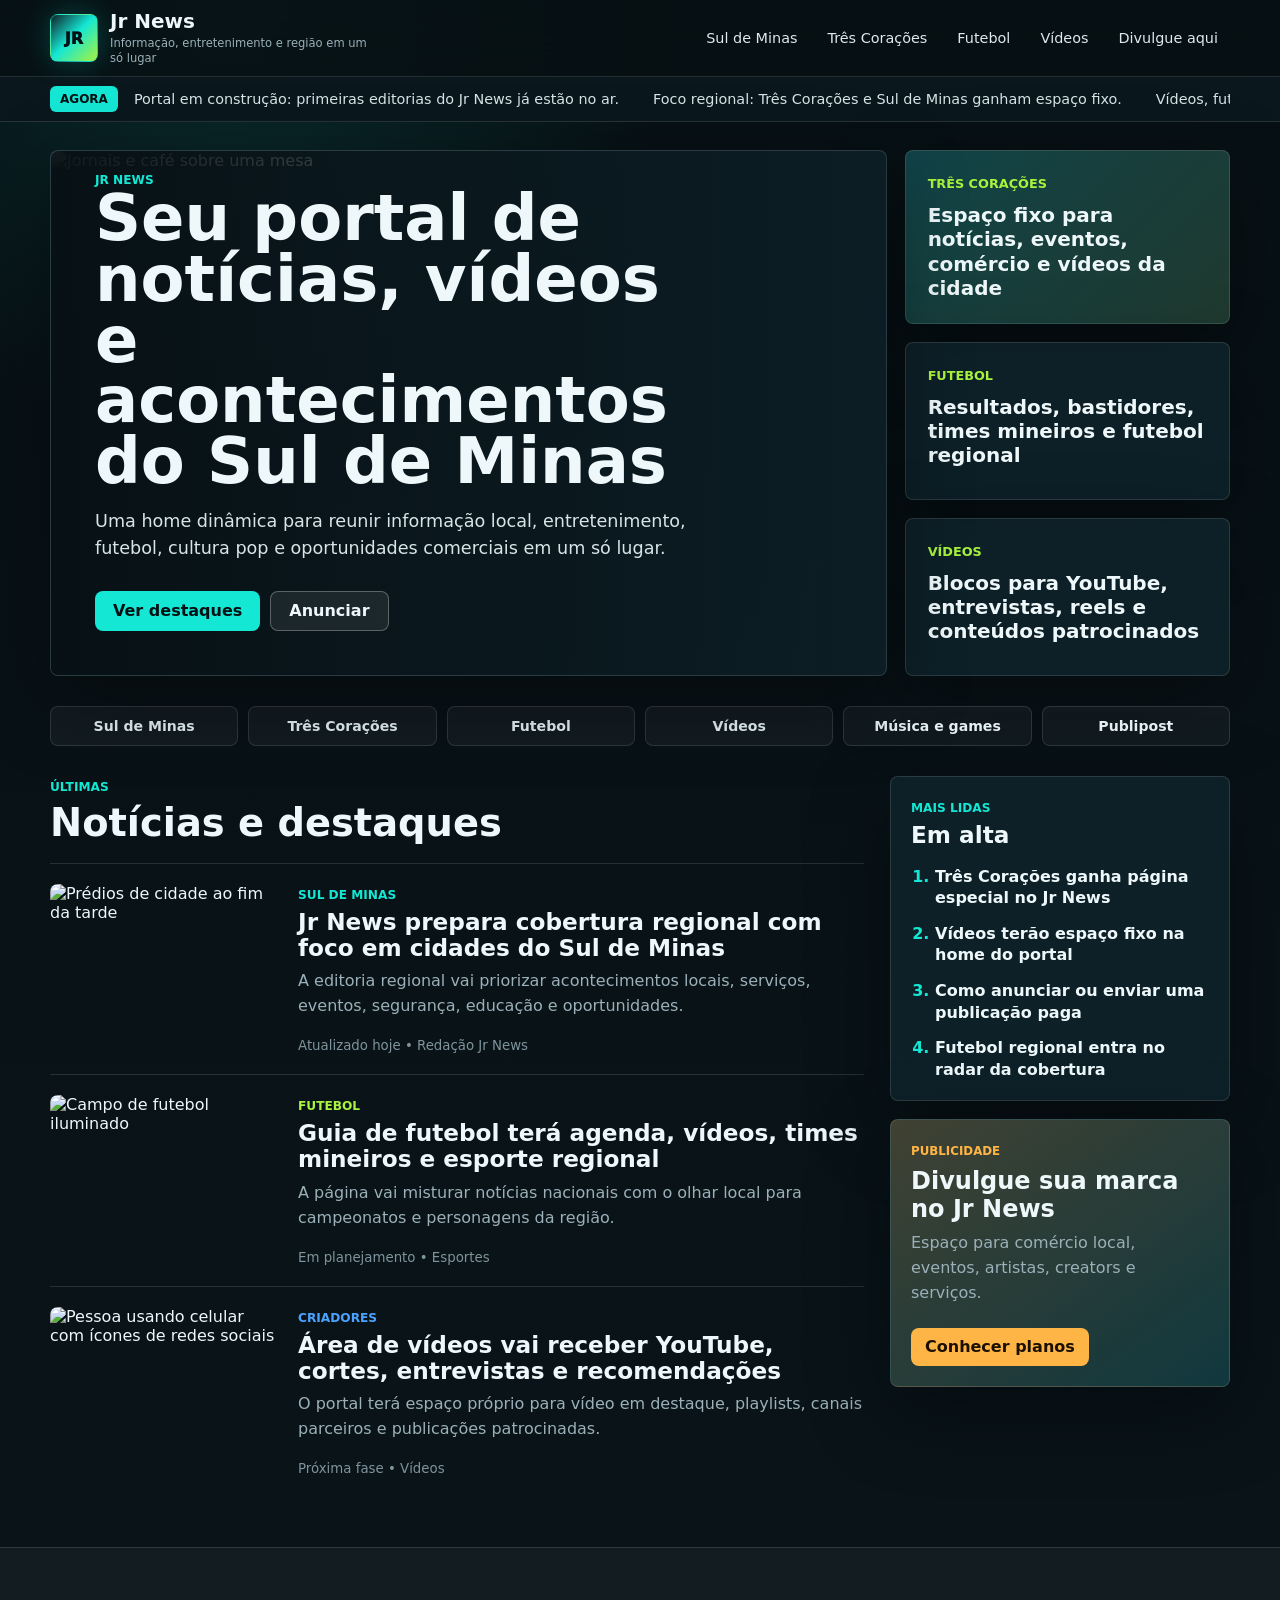
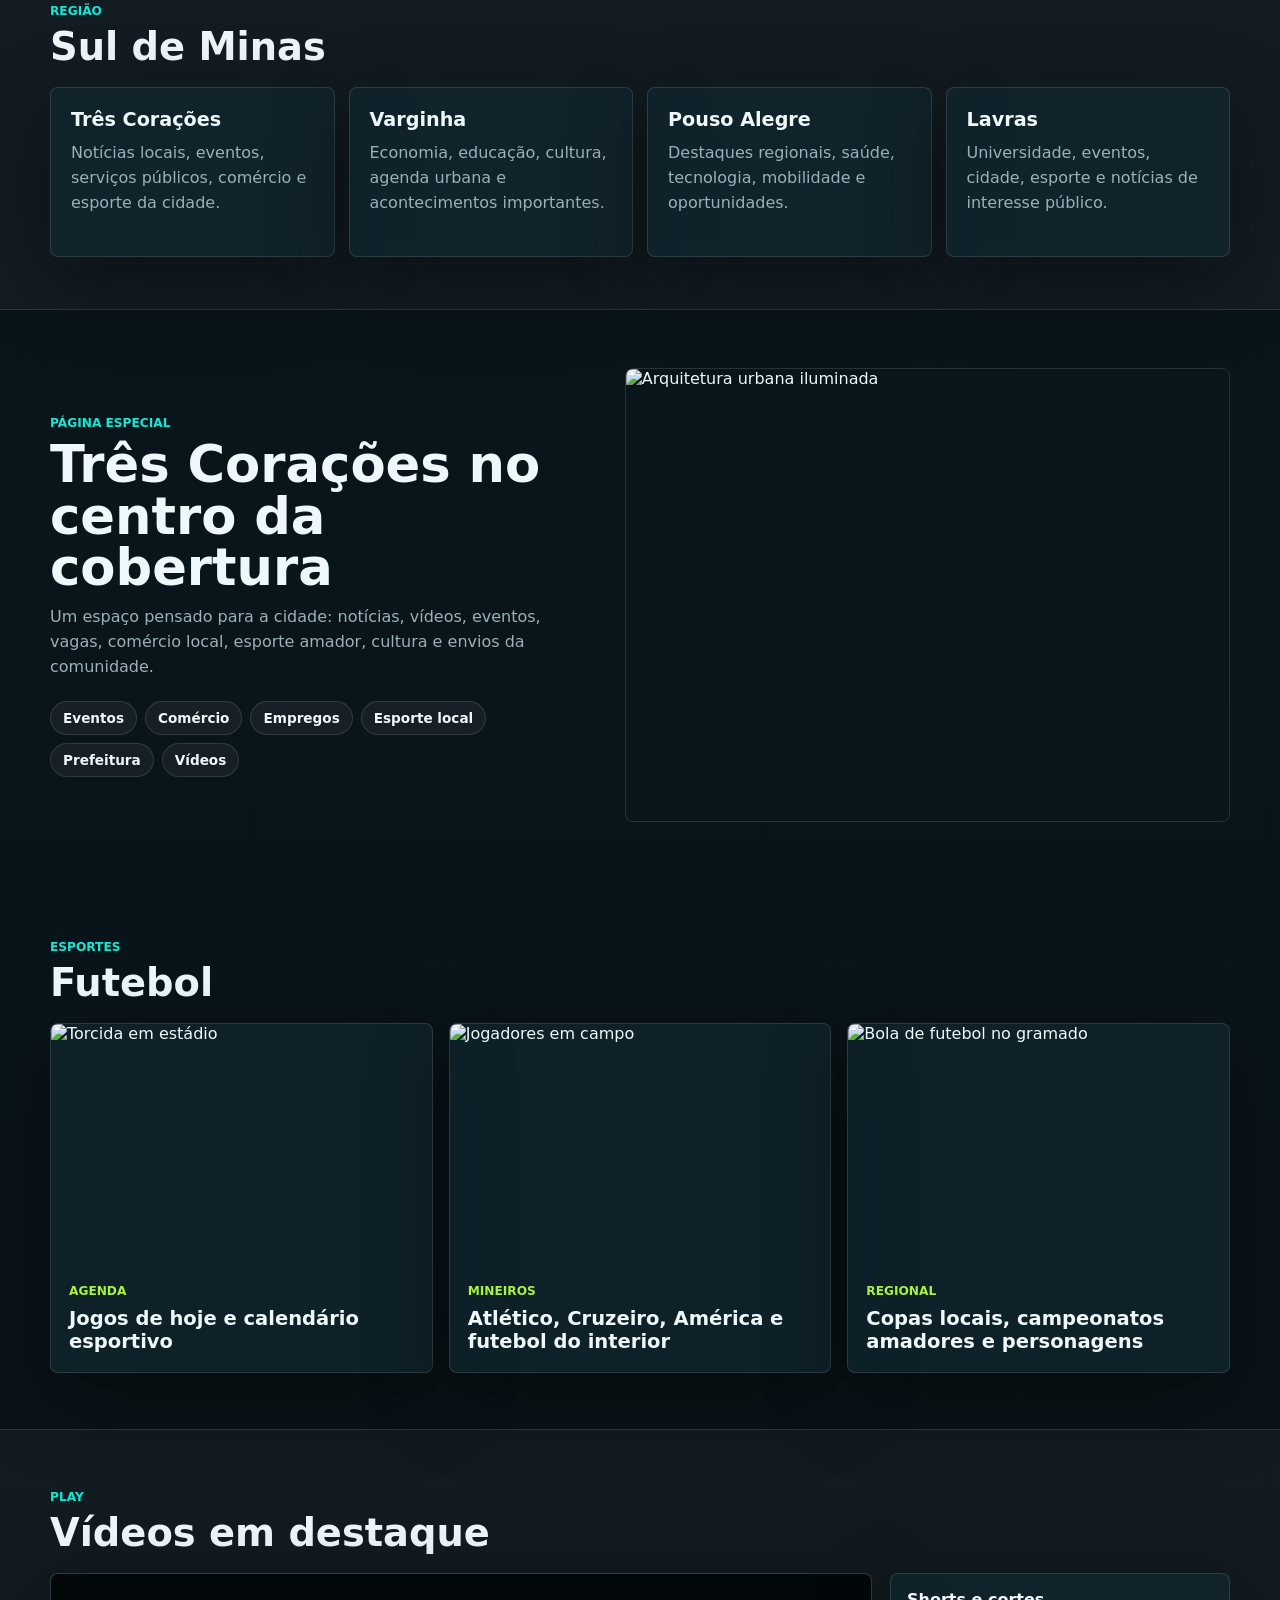
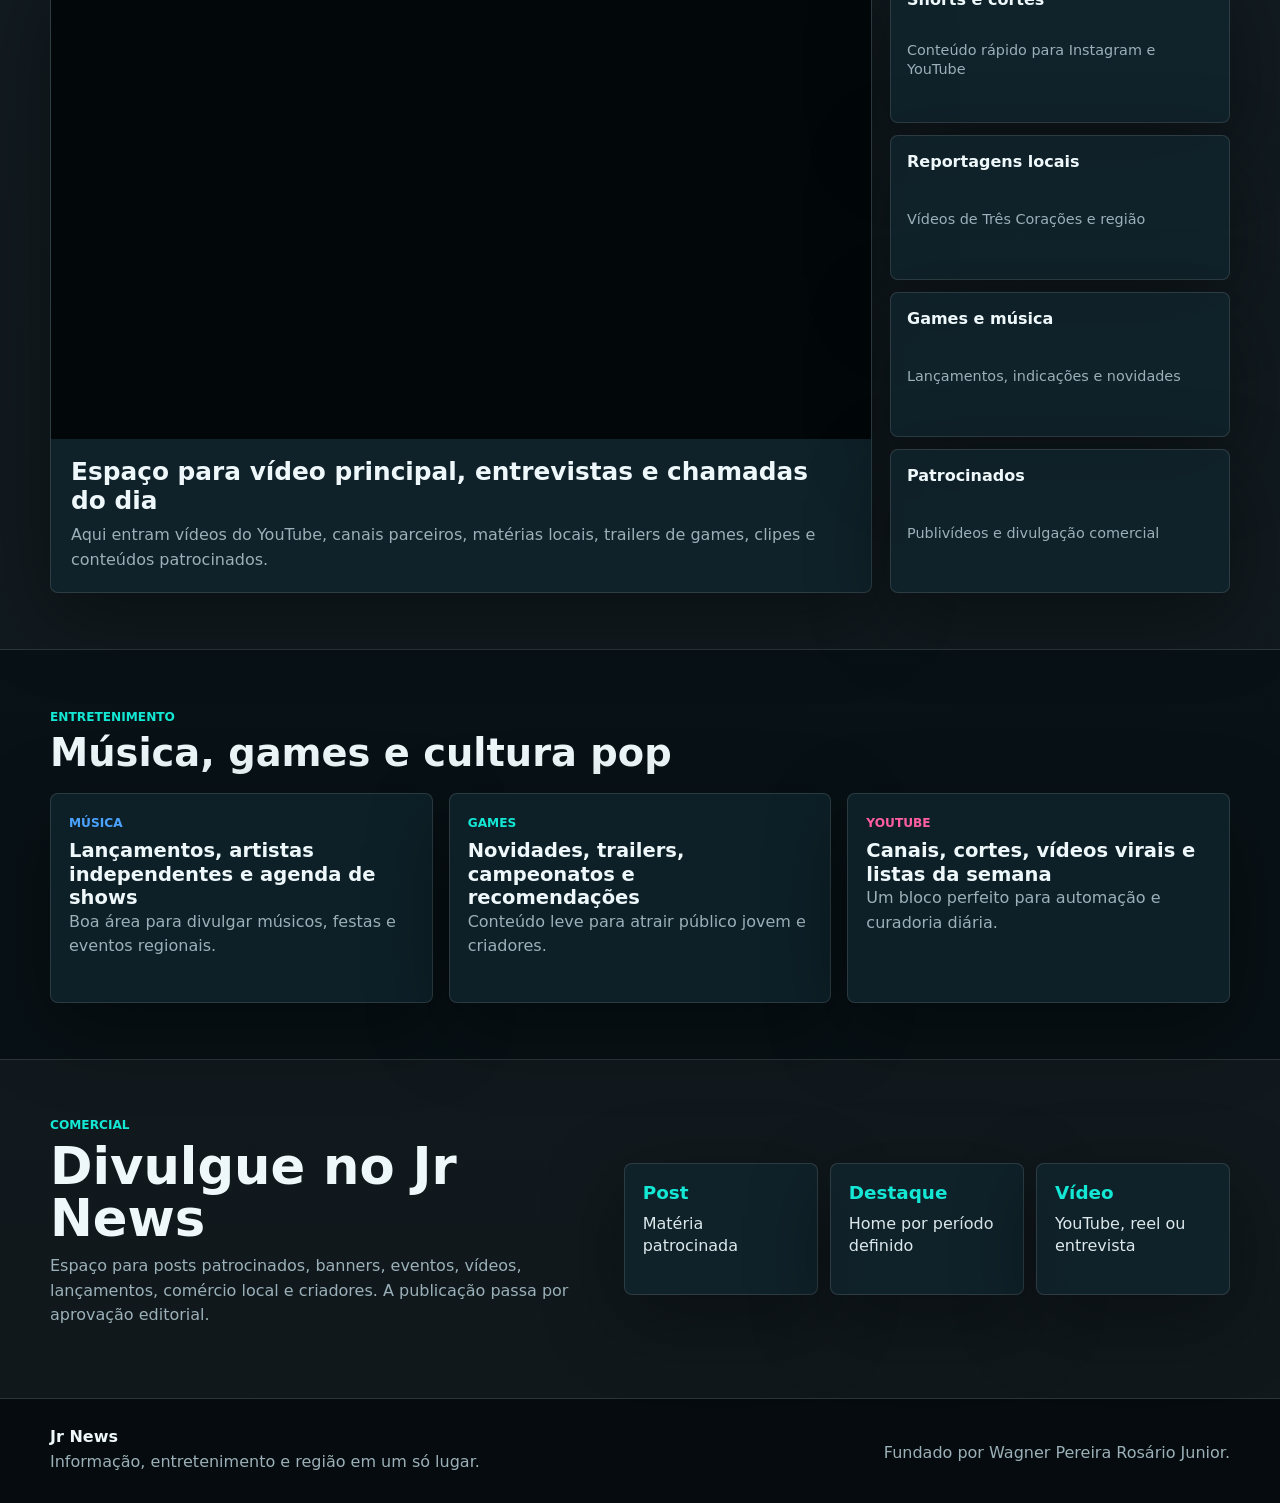
==== index.html @ bb592862 "Create initial Jr News portal" ====
<!doctype html>
<html lang="pt-BR">
  <head>
    <meta charset="UTF-8" />
    <meta name="viewport" content="width=device-width, initial-scale=1.0" />
    <title>Jr News - Informação, entretenimento e região em um só lugar</title>
    <meta
      name="description"
      content="Jr News reúne notícias, vídeos, futebol, entretenimento e destaques do Sul de Minas, com foco especial em Três Corações."
    />
    <link rel="preconnect" href="https://images.unsplash.com" />
    <link rel="stylesheet" href="./styles.css" />
  </head>
  <body>
    <header class="topbar">
      <div class="shell topbar__inner">
        <a class="brand" href="#inicio" aria-label="Jr News início">
          <span class="brand__mark">JR</span>
          <span>
            <strong>Jr News</strong>
            <small>Informação, entretenimento e região em um só lugar</small>
          </span>
        </a>
        <nav class="nav" aria-label="Menu principal">
          <a href="#sul-de-minas">Sul de Minas</a>
          <a href="#tres-coracoes">Três Corações</a>
          <a href="#futebol">Futebol</a>
          <a href="#videos">Vídeos</a>
          <a href="#divulgue">Divulgue aqui</a>
        </nav>
        <button class="menu-button" type="button" aria-label="Abrir menu" data-menu-button>
          <span></span>
          <span></span>
          <span></span>
        </button>
      </div>
    </header>

    <main id="inicio">
      <section class="ticker" aria-label="Destaques rápidos">
        <div class="shell ticker__inner">
          <strong>Agora</strong>
          <div class="ticker__track">
            <span>Portal em construção: primeiras editorias do Jr News já estão no ar.</span>
            <span>Foco regional: Três Corações e Sul de Minas ganham espaço fixo.</span>
            <span>Vídeos, futebol, música, games e publiposts farão parte do projeto.</span>
          </div>
        </div>
      </section>

      <section class="hero shell" aria-label="Principais destaques">
        <article class="lead-card">
          <img
            src="https://images.unsplash.com/photo-1495020689067-958852a7765e?auto=format&fit=crop&w=1400&q=80"
            alt="Jornais e café sobre uma mesa"
          />
          <div class="lead-card__content">
            <span class="eyebrow">Jr News</span>
            <h1>Seu portal de notícias, vídeos e acontecimentos do Sul de Minas</h1>
            <p>
              Uma home dinâmica para reunir informação local, entretenimento, futebol,
              cultura pop e oportunidades comerciais em um só lugar.
            </p>
            <div class="actions">
              <a class="button button--primary" href="#sul-de-minas">Ver destaques</a>
              <a class="button button--ghost" href="#divulgue">Anunciar</a>
            </div>
          </div>
        </article>

        <aside class="side-stack" aria-label="Chamadas secundárias">
          <article class="mini-card mini-card--accent">
            <span>Três Corações</span>
            <h2>Espaço fixo para notícias, eventos, comércio e vídeos da cidade</h2>
          </article>
          <article class="mini-card">
            <span>Futebol</span>
            <h2>Resultados, bastidores, times mineiros e futebol regional</h2>
          </article>
          <article class="mini-card">
            <span>Vídeos</span>
            <h2>Blocos para YouTube, entrevistas, reels e conteúdos patrocinados</h2>
          </article>
        </aside>
      </section>

      <section class="quick-access shell" aria-label="Acessos rápidos">
        <a href="#sul-de-minas">Sul de Minas</a>
        <a href="#tres-coracoes">Três Corações</a>
        <a href="#futebol">Futebol</a>
        <a href="#videos">Vídeos</a>
        <a href="#entretenimento">Música e games</a>
        <a href="#divulgue">Publipost</a>
      </section>

      <section class="content-grid shell">
        <div class="main-feed">
          <div class="section-heading">
            <span>Últimas</span>
            <h2>Notícias e destaques</h2>
          </div>

          <article class="news-row">
            <img
              src="https://images.unsplash.com/photo-1486406146926-c627a92ad1ab?auto=format&fit=crop&w=720&q=80"
              alt="Prédios de cidade ao fim da tarde"
            />
            <div>
              <span class="tag">Sul de Minas</span>
              <h3>Jr News prepara cobertura regional com foco em cidades do Sul de Minas</h3>
              <p>
                A editoria regional vai priorizar acontecimentos locais, serviços,
                eventos, segurança, educação e oportunidades.
              </p>
              <small>Atualizado hoje • Redação Jr News</small>
            </div>
          </article>

          <article class="news-row">
            <img
              src="https://images.unsplash.com/photo-1574629810360-7efbbe195018?auto=format&fit=crop&w=720&q=80"
              alt="Campo de futebol iluminado"
            />
            <div>
              <span class="tag tag--green">Futebol</span>
              <h3>Guia de futebol terá agenda, vídeos, times mineiros e esporte regional</h3>
              <p>
                A página vai misturar notícias nacionais com o olhar local para
                campeonatos e personagens da região.
              </p>
              <small>Em planejamento • Esportes</small>
            </div>
          </article>

          <article class="news-row">
            <img
              src="https://images.unsplash.com/photo-1611162618071-b39a2ec055fb?auto=format&fit=crop&w=720&q=80"
              alt="Pessoa usando celular com ícones de redes sociais"
            />
            <div>
              <span class="tag tag--blue">Criadores</span>
              <h3>Área de vídeos vai receber YouTube, cortes, entrevistas e recomendações</h3>
              <p>
                O portal terá espaço próprio para vídeo em destaque, playlists,
                canais parceiros e publicações patrocinadas.
              </p>
              <small>Próxima fase • Vídeos</small>
            </div>
          </article>
        </div>

        <aside class="rail">
          <section class="panel">
            <div class="section-heading section-heading--compact">
              <span>Mais lidas</span>
              <h2>Em alta</h2>
            </div>
            <ol class="rank-list">
              <li><a href="#tres-coracoes">Três Corações ganha página especial no Jr News</a></li>
              <li><a href="#videos">Vídeos terão espaço fixo na home do portal</a></li>
              <li><a href="#divulgue">Como anunciar ou enviar uma publicação paga</a></li>
              <li><a href="#futebol">Futebol regional entra no radar da cobertura</a></li>
            </ol>
          </section>

          <section class="ad-box">
            <span>Publicidade</span>
            <h2>Divulgue sua marca no Jr News</h2>
            <p>Espaço para comércio local, eventos, artistas, creators e serviços.</p>
            <a href="#divulgue">Conhecer planos</a>
          </section>
        </aside>
      </section>

      <section class="regional-band" id="sul-de-minas">
        <div class="shell">
          <div class="section-heading">
            <span>Região</span>
            <h2>Sul de Minas</h2>
          </div>
          <div class="city-grid">
            <article>
              <h3>Três Corações</h3>
              <p>Notícias locais, eventos, serviços públicos, comércio e esporte da cidade.</p>
            </article>
            <article>
              <h3>Varginha</h3>
              <p>Economia, educação, cultura, agenda urbana e acontecimentos importantes.</p>
            </article>
            <article>
              <h3>Pouso Alegre</h3>
              <p>Destaques regionais, saúde, tecnologia, mobilidade e oportunidades.</p>
            </article>
            <article>
              <h3>Lavras</h3>
              <p>Universidade, eventos, cidade, esporte e notícias de interesse público.</p>
            </article>
          </div>
        </div>
      </section>

      <section class="spotlight shell" id="tres-coracoes">
        <div class="spotlight__copy">
          <span class="eyebrow">Página especial</span>
          <h2>Três Corações no centro da cobertura</h2>
          <p>
            Um espaço pensado para a cidade: notícias, vídeos, eventos, vagas,
            comércio local, esporte amador, cultura e envios da comunidade.
          </p>
          <div class="topic-list">
            <span>Eventos</span>
            <span>Comércio</span>
            <span>Empregos</span>
            <span>Esporte local</span>
            <span>Prefeitura</span>
            <span>Vídeos</span>
          </div>
        </div>
        <div class="spotlight__media">
          <img
            src="https://images.unsplash.com/photo-1518005020951-eccb494ad742?auto=format&fit=crop&w=900&q=80"
            alt="Arquitetura urbana iluminada"
          />
        </div>
      </section>

      <section class="shell category-section" id="futebol">
        <div class="section-heading">
          <span>Esportes</span>
          <h2>Futebol</h2>
        </div>
        <div class="cards-three">
          <article class="story-card">
            <img
              src="https://images.unsplash.com/photo-1508098682722-e99c43a406b2?auto=format&fit=crop&w=720&q=80"
              alt="Torcida em estádio"
            />
            <div>
              <span class="tag tag--green">Agenda</span>
              <h3>Jogos de hoje e calendário esportivo</h3>
            </div>
          </article>
          <article class="story-card">
            <img
              src="https://images.unsplash.com/photo-1522778119026-d647f0596c20?auto=format&fit=crop&w=720&q=80"
              alt="Jogadores em campo"
            />
            <div>
              <span class="tag tag--green">Mineiros</span>
              <h3>Atlético, Cruzeiro, América e futebol do interior</h3>
            </div>
          </article>
          <article class="story-card">
            <img
              src="https://images.unsplash.com/photo-1551958219-acbc608c6377?auto=format&fit=crop&w=720&q=80"
              alt="Bola de futebol no gramado"
            />
            <div>
              <span class="tag tag--green">Regional</span>
              <h3>Copas locais, campeonatos amadores e personagens</h3>
            </div>
          </article>
        </div>
      </section>

      <section class="video-section" id="videos">
        <div class="shell">
          <div class="section-heading">
            <span>Play</span>
            <h2>Vídeos em destaque</h2>
          </div>
          <div class="video-layout">
            <article class="video-main">
              <div class="video-frame">
                <iframe
                  src="https://www.youtube.com/embed/dQw4w9WgXcQ"
                  title="Vídeo demonstrativo incorporado"
                  allow="accelerometer; autoplay; clipboard-write; encrypted-media; gyroscope; picture-in-picture; web-share"
                  allowfullscreen
                ></iframe>
              </div>
              <h3>Espaço para vídeo principal, entrevistas e chamadas do dia</h3>
              <p>
                Aqui entram vídeos do YouTube, canais parceiros, matérias locais,
                trailers de games, clipes e conteúdos patrocinados.
              </p>
            </article>
            <div class="video-list">
              <a href="#videos"><strong>Shorts e cortes</strong><span>Conteúdo rápido para Instagram e YouTube</span></a>
              <a href="#videos"><strong>Reportagens locais</strong><span>Vídeos de Três Corações e região</span></a>
              <a href="#videos"><strong>Games e música</strong><span>Lançamentos, indicações e novidades</span></a>
              <a href="#videos"><strong>Patrocinados</strong><span>Publivídeos e divulgação comercial</span></a>
            </div>
          </div>
        </div>
      </section>

      <section class="shell category-section" id="entretenimento">
        <div class="section-heading">
          <span>Entretenimento</span>
          <h2>Música, games e cultura pop</h2>
        </div>
        <div class="cards-three">
          <article class="story-card story-card--text">
            <span class="tag tag--blue">Música</span>
            <h3>Lançamentos, artistas independentes e agenda de shows</h3>
            <p>Boa área para divulgar músicos, festas e eventos regionais.</p>
          </article>
          <article class="story-card story-card--text">
            <span class="tag">Games</span>
            <h3>Novidades, trailers, campeonatos e recomendações</h3>
            <p>Conteúdo leve para atrair público jovem e criadores.</p>
          </article>
          <article class="story-card story-card--text">
            <span class="tag tag--pink">YouTube</span>
            <h3>Canais, cortes, vídeos virais e listas da semana</h3>
            <p>Um bloco perfeito para automação e curadoria diária.</p>
          </article>
        </div>
      </section>

      <section class="publish-band" id="divulgue">
        <div class="shell publish-band__inner">
          <div>
            <span class="eyebrow">Comercial</span>
            <h2>Divulgue no Jr News</h2>
            <p>
              Espaço para posts patrocinados, banners, eventos, vídeos, lançamentos,
              comércio local e criadores. A publicação passa por aprovação editorial.
            </p>
          </div>
          <div class="plans">
            <article>
              <strong>Post</strong>
              <span>Matéria patrocinada</span>
            </article>
            <article>
              <strong>Destaque</strong>
              <span>Home por período definido</span>
            </article>
            <article>
              <strong>Vídeo</strong>
              <span>YouTube, reel ou entrevista</span>
            </article>
          </div>
        </div>
      </section>
    </main>

    <footer class="footer">
      <div class="shell footer__inner">
        <div>
          <strong>Jr News</strong>
          <p>Informação, entretenimento e região em um só lugar.</p>
        </div>
        <p>Fundado por Wagner Pereira Rosário Junior.</p>
      </div>
    </footer>

    <script src="./script.js"></script>
  </body>
</html>
---- styles.css ----
:root {
  color-scheme: dark;
  --bg: #071014;
  --bg-2: #0d1b22;
  --panel: #10242d;
  --panel-2: #142f3b;
  --line: rgba(255, 255, 255, 0.12);
  --text: #eef8fa;
  --muted: #9bb0b8;
  --cyan: #14e7d4;
  --lime: #a7f33d;
  --blue: #4ba3ff;
  --pink: #ff5fa2;
  --orange: #ffb545;
  --shadow: 0 24px 80px rgba(0, 0, 0, 0.38);
  font-family:
    Inter, ui-sans-serif, system-ui, -apple-system, BlinkMacSystemFont, "Segoe UI",
    sans-serif;
}

* {
  box-sizing: border-box;
}

html {
  scroll-behavior: smooth;
}

body {
  margin: 0;
  background:
    radial-gradient(circle at 18% 0%, rgba(20, 231, 212, 0.13), transparent 28rem),
    linear-gradient(180deg, #071014 0%, #0a151b 46%, #071014 100%);
  color: var(--text);
}

a {
  color: inherit;
  text-decoration: none;
}

img {
  display: block;
  max-width: 100%;
}

.shell {
  width: min(1180px, calc(100% - 32px));
  margin: 0 auto;
}

.topbar {
  position: sticky;
  top: 0;
  z-index: 20;
  border-bottom: 1px solid var(--line);
  background: rgba(7, 16, 20, 0.88);
  backdrop-filter: blur(18px);
}

.topbar__inner {
  display: flex;
  align-items: center;
  justify-content: space-between;
  min-height: 76px;
  gap: 24px;
}

.brand {
  display: inline-flex;
  align-items: center;
  gap: 12px;
  min-width: 230px;
}

.brand__mark {
  display: grid;
  place-items: center;
  width: 48px;
  height: 48px;
  border: 1px solid rgba(20, 231, 212, 0.45);
  background: linear-gradient(135deg, #101f27, #14e7d4 48%, #a7f33d);
  color: #031013;
  font-weight: 950;
  border-radius: 8px;
  letter-spacing: 0;
  box-shadow: 0 0 28px rgba(20, 231, 212, 0.24);
}

.brand strong {
  display: block;
  font-size: 1.25rem;
  line-height: 1;
}

.brand small {
  display: block;
  max-width: 270px;
  margin-top: 5px;
  color: var(--muted);
  font-size: 0.72rem;
  line-height: 1.25;
}

.nav {
  display: flex;
  align-items: center;
  justify-content: flex-end;
  gap: 6px;
  font-size: 0.9rem;
}

.nav a,
.quick-access a,
.button {
  min-height: 40px;
  border-radius: 8px;
}

.nav a {
  display: inline-flex;
  align-items: center;
  padding: 0 12px;
  color: #dce9ed;
}

.nav a:hover {
  background: rgba(255, 255, 255, 0.07);
  color: white;
}

.menu-button {
  display: none;
  width: 44px;
  height: 44px;
  border: 1px solid var(--line);
  border-radius: 8px;
  background: rgba(255, 255, 255, 0.04);
}

.menu-button span {
  display: block;
  width: 18px;
  height: 2px;
  margin: 4px auto;
  background: var(--text);
}

.ticker {
  border-bottom: 1px solid var(--line);
  background: #0a171d;
}

.ticker__inner {
  display: flex;
  align-items: center;
  min-height: 44px;
  gap: 16px;
  overflow: hidden;
}

.ticker strong {
  display: inline-flex;
  align-items: center;
  min-height: 26px;
  padding: 0 10px;
  border-radius: 6px;
  background: var(--cyan);
  color: #041114;
  font-size: 0.75rem;
  text-transform: uppercase;
}

.ticker__track {
  display: flex;
  gap: 34px;
  min-width: max-content;
  color: #d7e4e8;
  font-size: 0.9rem;
  animation: ticker 32s linear infinite;
}

@keyframes ticker {
  from {
    transform: translateX(0);
  }
  to {
    transform: translateX(-42%);
  }
}

.hero {
  display: grid;
  grid-template-columns: minmax(0, 1.8fr) minmax(280px, 0.7fr);
  gap: 18px;
  padding: 28px 0 18px;
}

.lead-card,
.mini-card,
.panel,
.ad-box,
.story-card,
.city-grid article,
.video-main,
.video-list a,
.plans article {
  border: 1px solid var(--line);
  background: rgba(16, 36, 45, 0.78);
  box-shadow: var(--shadow);
}

.lead-card {
  position: relative;
  min-height: 520px;
  overflow: hidden;
  border-radius: 8px;
}

.lead-card img {
  width: 100%;
  height: 100%;
  min-height: 520px;
  object-fit: cover;
  filter: saturate(0.9) contrast(1.08) brightness(0.62);
}

.lead-card::after {
  content: "";
  position: absolute;
  inset: 0;
  background: linear-gradient(90deg, rgba(7, 16, 20, 0.94), rgba(7, 16, 20, 0.56) 48%, rgba(7, 16, 20, 0.12));
}

.lead-card__content {
  position: absolute;
  inset: auto auto 0 0;
  z-index: 1;
  width: min(680px, 100%);
  padding: 44px;
}

.eyebrow,
.section-heading span,
.tag {
  color: var(--cyan);
  font-size: 0.76rem;
  font-weight: 800;
  letter-spacing: 0;
  text-transform: uppercase;
}

h1,
h2,
h3,
p {
  margin-top: 0;
}

h1 {
  max-width: 760px;
  margin-bottom: 16px;
  font-size: clamp(2.1rem, 5vw, 4.6rem);
  line-height: 0.95;
  letter-spacing: 0;
}

.lead-card p {
  max-width: 620px;
  color: #d8e5e8;
  font-size: 1.1rem;
  line-height: 1.55;
}

.actions {
  display: flex;
  flex-wrap: wrap;
  gap: 10px;
  margin-top: 28px;
}

.button {
  display: inline-flex;
  align-items: center;
  justify-content: center;
  padding: 0 18px;
  font-weight: 800;
}

.button--primary {
  background: var(--cyan);
  color: #041114;
}

.button--ghost {
  border: 1px solid rgba(255, 255, 255, 0.28);
  background: rgba(255, 255, 255, 0.08);
}

.side-stack {
  display: grid;
  gap: 18px;
}

.mini-card {
  min-height: 158px;
  padding: 22px;
  border-radius: 8px;
}

.mini-card--accent {
  background: linear-gradient(135deg, rgba(20, 231, 212, 0.16), rgba(167, 243, 61, 0.1)), var(--panel);
}

.mini-card span {
  display: inline-block;
  margin-bottom: 12px;
  color: var(--lime);
  font-size: 0.8rem;
  font-weight: 850;
  text-transform: uppercase;
}

.mini-card h2 {
  margin: 0;
  font-size: 1.25rem;
  line-height: 1.22;
}

.quick-access {
  display: grid;
  grid-template-columns: repeat(6, 1fr);
  gap: 10px;
  padding: 12px 0 30px;
}

.quick-access a {
  display: grid;
  place-items: center;
  border: 1px solid var(--line);
  background: rgba(255, 255, 255, 0.045);
  color: #e6f2f4;
  font-size: 0.88rem;
  font-weight: 750;
}

.quick-access a:hover {
  border-color: rgba(20, 231, 212, 0.5);
  color: white;
}

.content-grid {
  display: grid;
  grid-template-columns: minmax(0, 1fr) 340px;
  gap: 26px;
  padding-bottom: 50px;
}

.section-heading {
  margin-bottom: 18px;
}

.section-heading h2 {
  margin: 5px 0 0;
  font-size: clamp(1.7rem, 3vw, 2.5rem);
  letter-spacing: 0;
}

.section-heading--compact h2 {
  font-size: 1.45rem;
}

.main-feed {
  min-width: 0;
}

.news-row {
  display: grid;
  grid-template-columns: 230px minmax(0, 1fr);
  gap: 18px;
  padding: 20px 0;
  border-top: 1px solid var(--line);
}

.news-row img {
  width: 100%;
  aspect-ratio: 16 / 10;
  object-fit: cover;
  border-radius: 8px;
}

.news-row h3 {
  margin: 6px 0 8px;
  font-size: 1.45rem;
  line-height: 1.14;
}

.news-row p,
.story-card p,
.spotlight p,
.video-main p,
.publish-band p,
.ad-box p,
.footer p,
.city-grid p {
  color: var(--muted);
  line-height: 1.55;
}

.news-row small {
  color: #7f949c;
}

.tag--green {
  color: var(--lime);
}

.tag--blue {
  color: var(--blue);
}

.tag--pink {
  color: var(--pink);
}

.rail {
  display: grid;
  align-content: start;
  gap: 18px;
}

.panel,
.ad-box {
  border-radius: 8px;
  padding: 20px;
}

.rank-list {
  display: grid;
  gap: 14px;
  margin: 0;
  padding-left: 24px;
}

.rank-list li::marker {
  color: var(--cyan);
  font-weight: 900;
}

.rank-list a {
  font-weight: 780;
  line-height: 1.35;
}

.ad-box {
  background: linear-gradient(145deg, rgba(255, 181, 69, 0.2), rgba(20, 231, 212, 0.1)), var(--panel);
}

.ad-box span {
  color: var(--orange);
  font-size: 0.74rem;
  font-weight: 900;
  text-transform: uppercase;
}

.ad-box h2 {
  margin: 8px 0 8px;
  font-size: 1.5rem;
}

.ad-box a {
  display: inline-flex;
  align-items: center;
  min-height: 38px;
  margin-top: 6px;
  padding: 0 14px;
  border-radius: 8px;
  background: var(--orange);
  color: #1a1002;
  font-weight: 850;
}

.regional-band,
.video-section,
.publish-band {
  border-top: 1px solid var(--line);
  border-bottom: 1px solid var(--line);
  background: rgba(255, 255, 255, 0.035);
}

.regional-band {
  padding: 52px 0;
}

.city-grid {
  display: grid;
  grid-template-columns: repeat(4, 1fr);
  gap: 14px;
}

.city-grid article {
  min-height: 170px;
  padding: 20px;
  border-radius: 8px;
}

.city-grid h3 {
  margin-bottom: 10px;
  font-size: 1.2rem;
}

.spotlight {
  display: grid;
  grid-template-columns: minmax(0, 0.9fr) minmax(360px, 1fr);
  gap: 30px;
  align-items: center;
  padding: 58px 0;
}

.spotlight h2 {
  margin: 8px 0 12px;
  font-size: clamp(2rem, 4vw, 3.4rem);
  line-height: 1;
}

.topic-list {
  display: flex;
  flex-wrap: wrap;
  gap: 8px;
  margin-top: 22px;
}

.topic-list span {
  display: inline-flex;
  align-items: center;
  min-height: 34px;
  padding: 0 12px;
  border: 1px solid var(--line);
  border-radius: 999px;
  background: rgba(255, 255, 255, 0.05);
  font-size: 0.85rem;
  font-weight: 760;
}

.spotlight__media img {
  width: 100%;
  aspect-ratio: 4 / 3;
  object-fit: cover;
  border-radius: 8px;
  border: 1px solid var(--line);
}

.category-section {
  padding: 56px 0;
}

.cards-three {
  display: grid;
  grid-template-columns: repeat(3, 1fr);
  gap: 16px;
}

.story-card {
  overflow: hidden;
  border-radius: 8px;
}

.story-card img {
  width: 100%;
  aspect-ratio: 16 / 10;
  object-fit: cover;
}

.story-card div,
.story-card--text {
  padding: 18px;
}

.story-card h3 {
  margin: 8px 0 0;
  font-size: 1.22rem;
  line-height: 1.2;
}

.story-card--text {
  min-height: 210px;
}

.video-section {
  padding: 56px 0;
}

.video-layout {
  display: grid;
  grid-template-columns: minmax(0, 1fr) 340px;
  gap: 18px;
}

.video-main {
  border-radius: 8px;
  overflow: hidden;
}

.video-frame {
  aspect-ratio: 16 / 9;
  background: #020809;
}

.video-frame iframe {
  width: 100%;
  height: 100%;
  border: 0;
}

.video-main h3,
.video-main p {
  margin-right: 20px;
  margin-left: 20px;
}

.video-main h3 {
  margin-top: 18px;
  margin-bottom: 8px;
  font-size: 1.55rem;
}

.video-main p {
  margin-bottom: 20px;
}

.video-list {
  display: grid;
  gap: 12px;
}

.video-list a {
  display: grid;
  gap: 6px;
  min-height: 92px;
  padding: 16px;
  border-radius: 8px;
}

.video-list span {
  color: var(--muted);
  font-size: 0.9rem;
  line-height: 1.35;
}

.publish-band {
  padding: 54px 0;
}

.publish-band__inner {
  display: grid;
  grid-template-columns: minmax(0, 0.9fr) minmax(420px, 1fr);
  gap: 28px;
  align-items: center;
}

.publish-band h2 {
  margin: 8px 0 10px;
  font-size: clamp(2rem, 4vw, 3.2rem);
  line-height: 1;
}

.plans {
  display: grid;
  grid-template-columns: repeat(3, 1fr);
  gap: 12px;
}

.plans article {
  min-height: 132px;
  padding: 18px;
  border-radius: 8px;
}

.plans strong {
  display: block;
  margin-bottom: 10px;
  color: var(--cyan);
  font-size: 1.15rem;
}

.plans span {
  color: #dce8eb;
  line-height: 1.35;
}

.footer {
  padding: 28px 0;
  background: #050b0e;
}

.footer__inner {
  display: flex;
  align-items: center;
  justify-content: space-between;
  gap: 24px;
  color: var(--muted);
}

.footer strong {
  color: var(--text);
}

.footer p {
  margin: 4px 0 0;
}

@media (max-width: 980px) {
  .menu-button {
    display: inline-block;
  }

  .nav {
    position: absolute;
    top: 76px;
    right: 16px;
    left: 16px;
    display: none;
    flex-direction: column;
    align-items: stretch;
    padding: 12px;
    border: 1px solid var(--line);
    border-radius: 8px;
    background: rgba(7, 16, 20, 0.98);
  }

  .nav.is-open {
    display: flex;
  }

  .nav a {
    min-height: 44px;
  }

  .hero,
  .content-grid,
  .spotlight,
  .video-layout,
  .publish-band__inner {
    grid-template-columns: 1fr;
  }

  .quick-access {
    grid-template-columns: repeat(3, 1fr);
  }

  .city-grid,
  .cards-three {
    grid-template-columns: repeat(2, 1fr);
  }

  .lead-card,
  .lead-card img {
    min-height: 470px;
  }
}

@media (max-width: 640px) {
  .shell {
    width: min(100% - 24px, 1180px);
  }

  .topbar__inner {
    min-height: 68px;
  }

  .brand {
    min-width: 0;
  }

  .brand small {
    display: none;
  }

  .brand__mark {
    width: 42px;
    height: 42px;
  }

  .nav {
    top: 68px;
    right: 12px;
    left: 12px;
  }

  .ticker__inner {
    gap: 10px;
  }

  .ticker__track {
    font-size: 0.82rem;
  }

  .hero {
    padding-top: 18px;
  }

  .lead-card,
  .lead-card img {
    min-height: 500px;
  }

  .lead-card::after {
    background: linear-gradient(180deg, rgba(7, 16, 20, 0.18), rgba(7, 16, 20, 0.96));
  }

  .lead-card__content {
    padding: 24px;
  }

  h1 {
    font-size: 2.45rem;
  }

  .lead-card p {
    font-size: 1rem;
  }

  .quick-access,
  .city-grid,
  .cards-three,
  .plans {
    grid-template-columns: 1fr;
  }

  .news-row {
    grid-template-columns: 1fr;
  }

  .news-row h3 {
    font-size: 1.25rem;
  }

  .spotlight {
    padding: 42px 0;
  }

  .spotlight__media {
    min-width: 0;
  }

  .footer__inner {
    align-items: flex-start;
    flex-direction: column;
  }
}
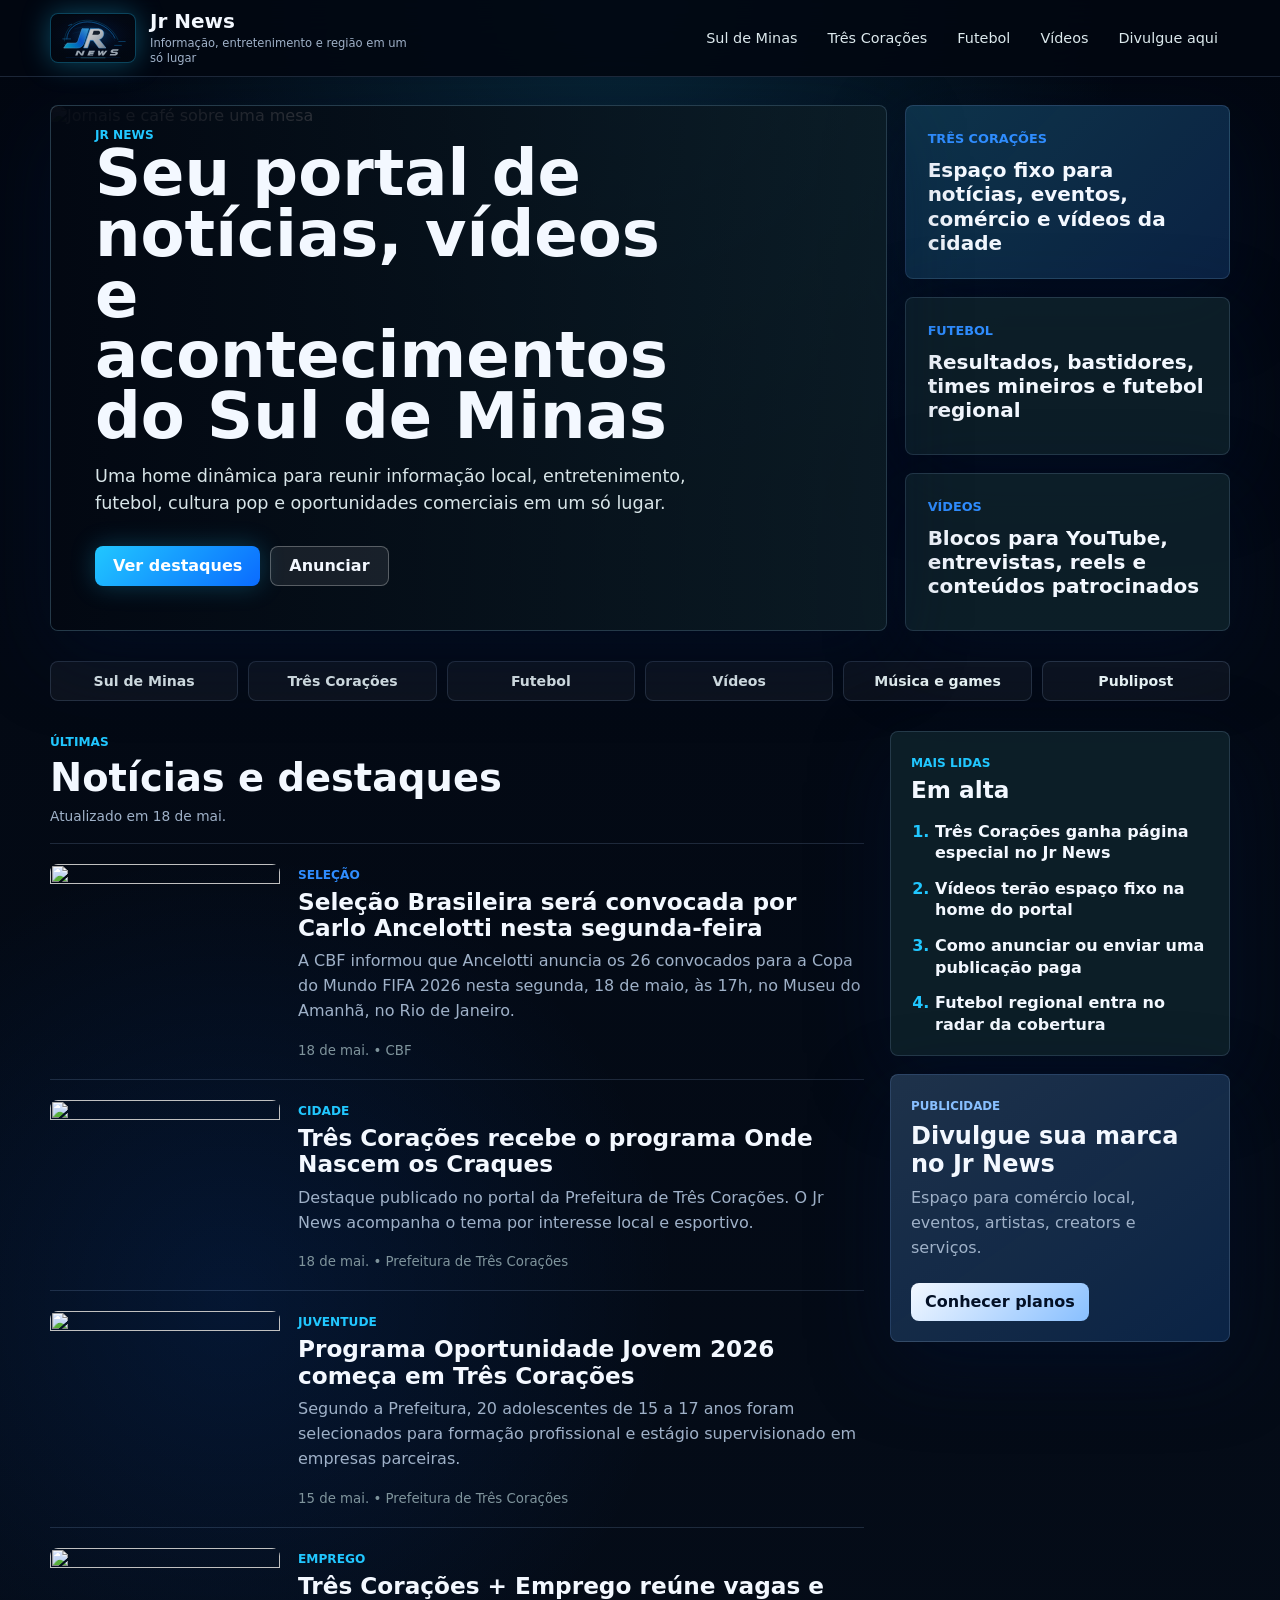
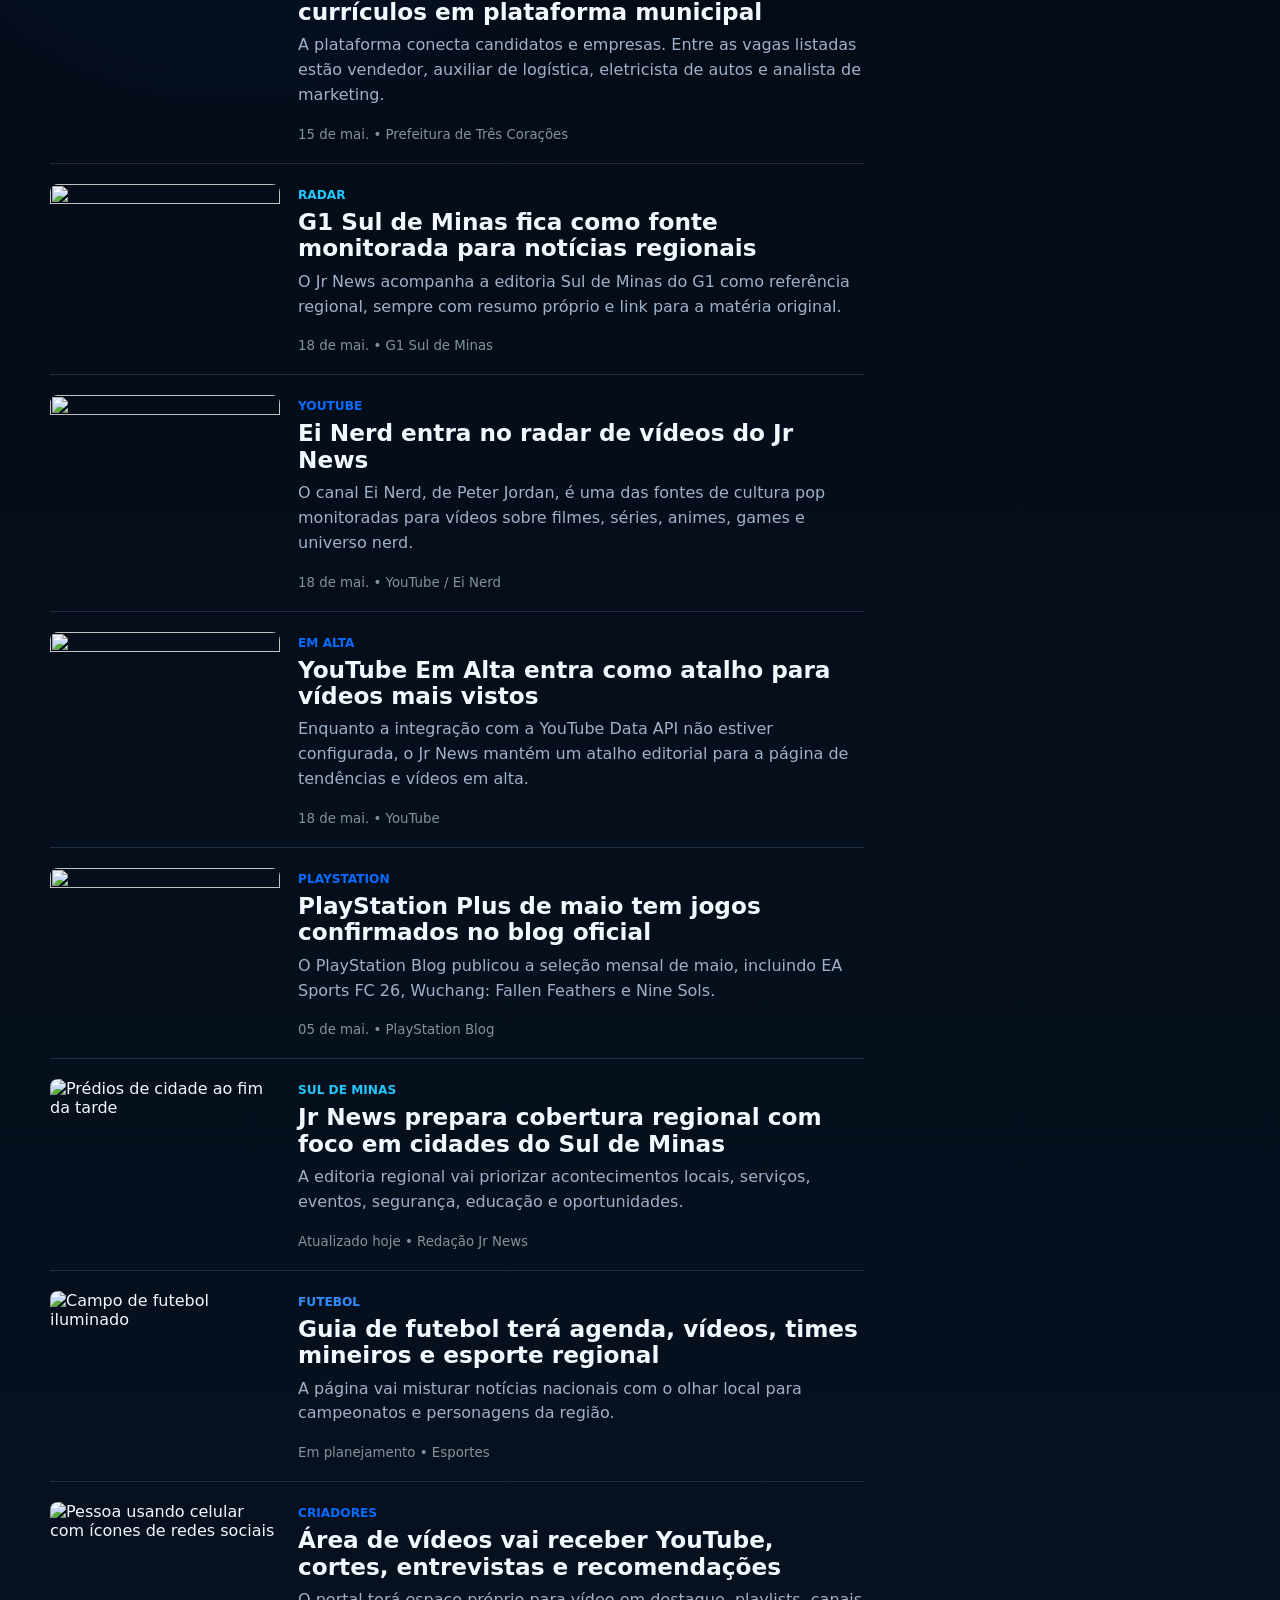
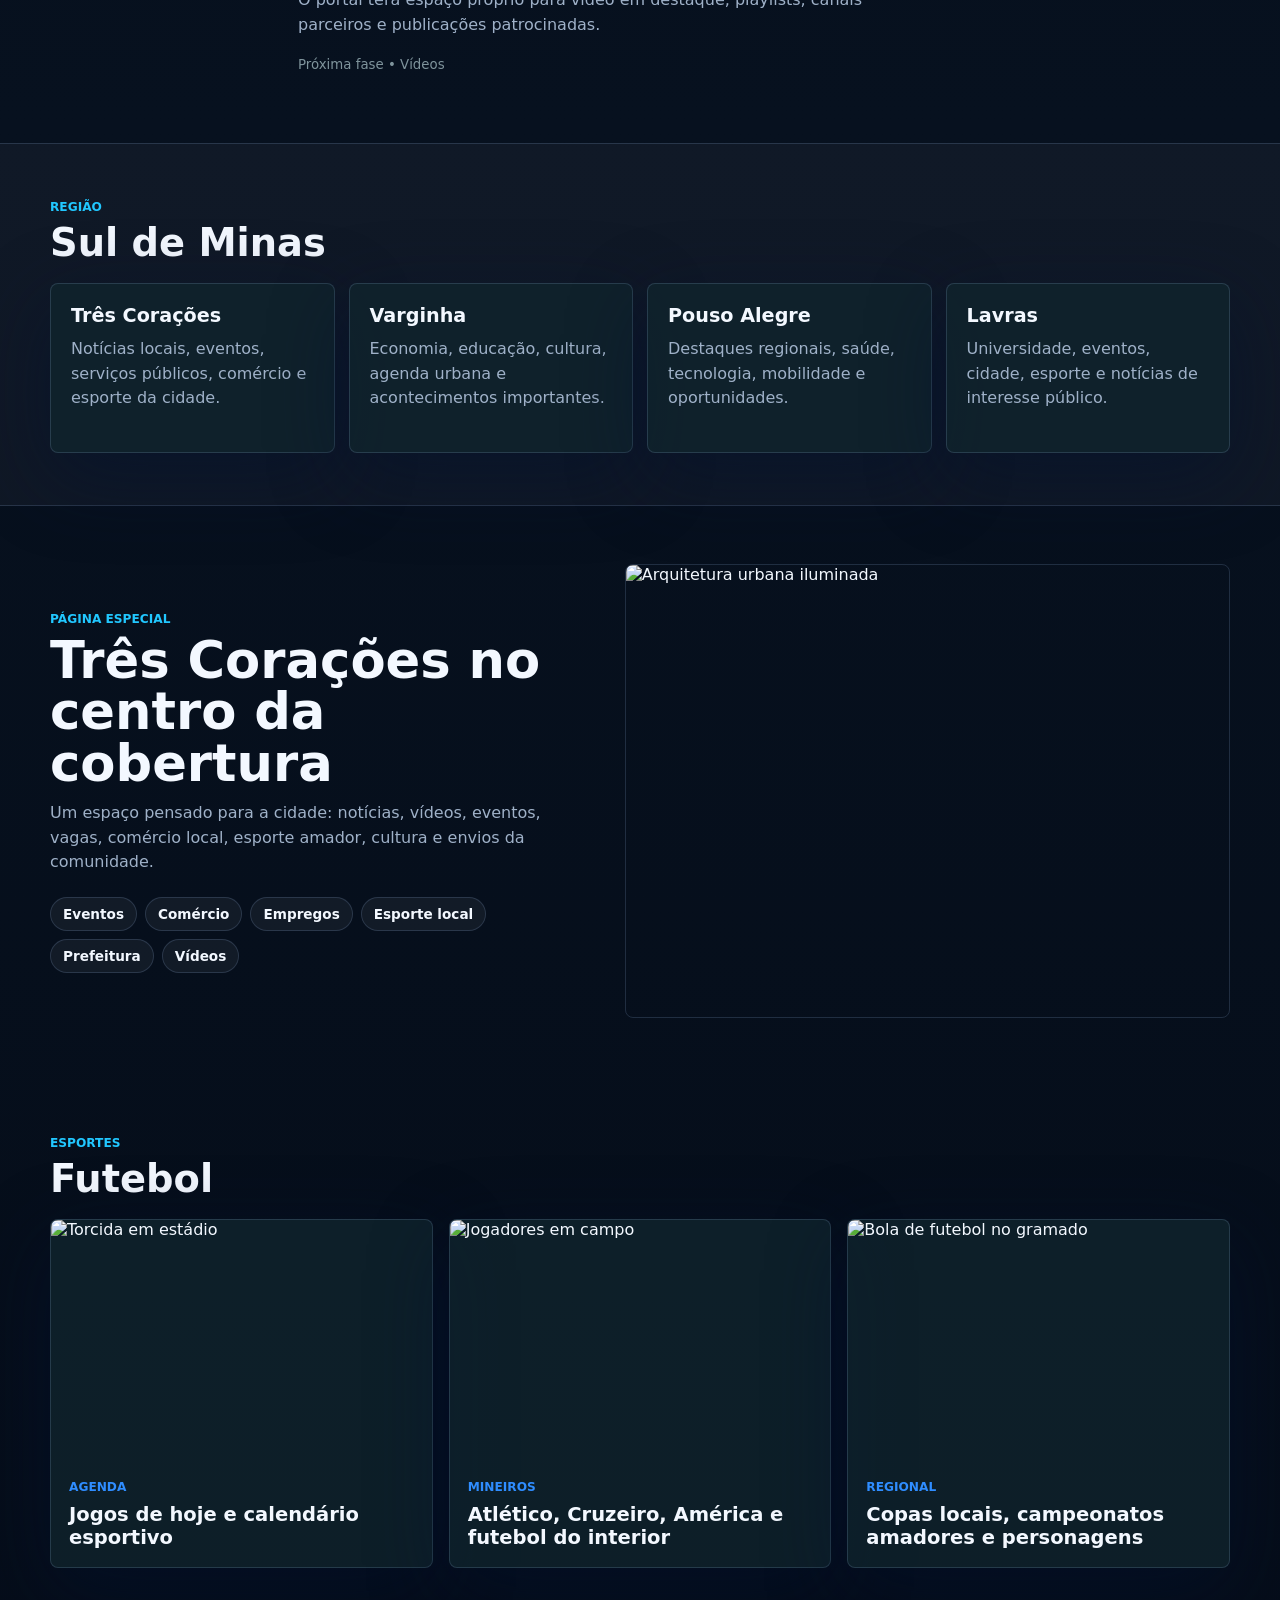
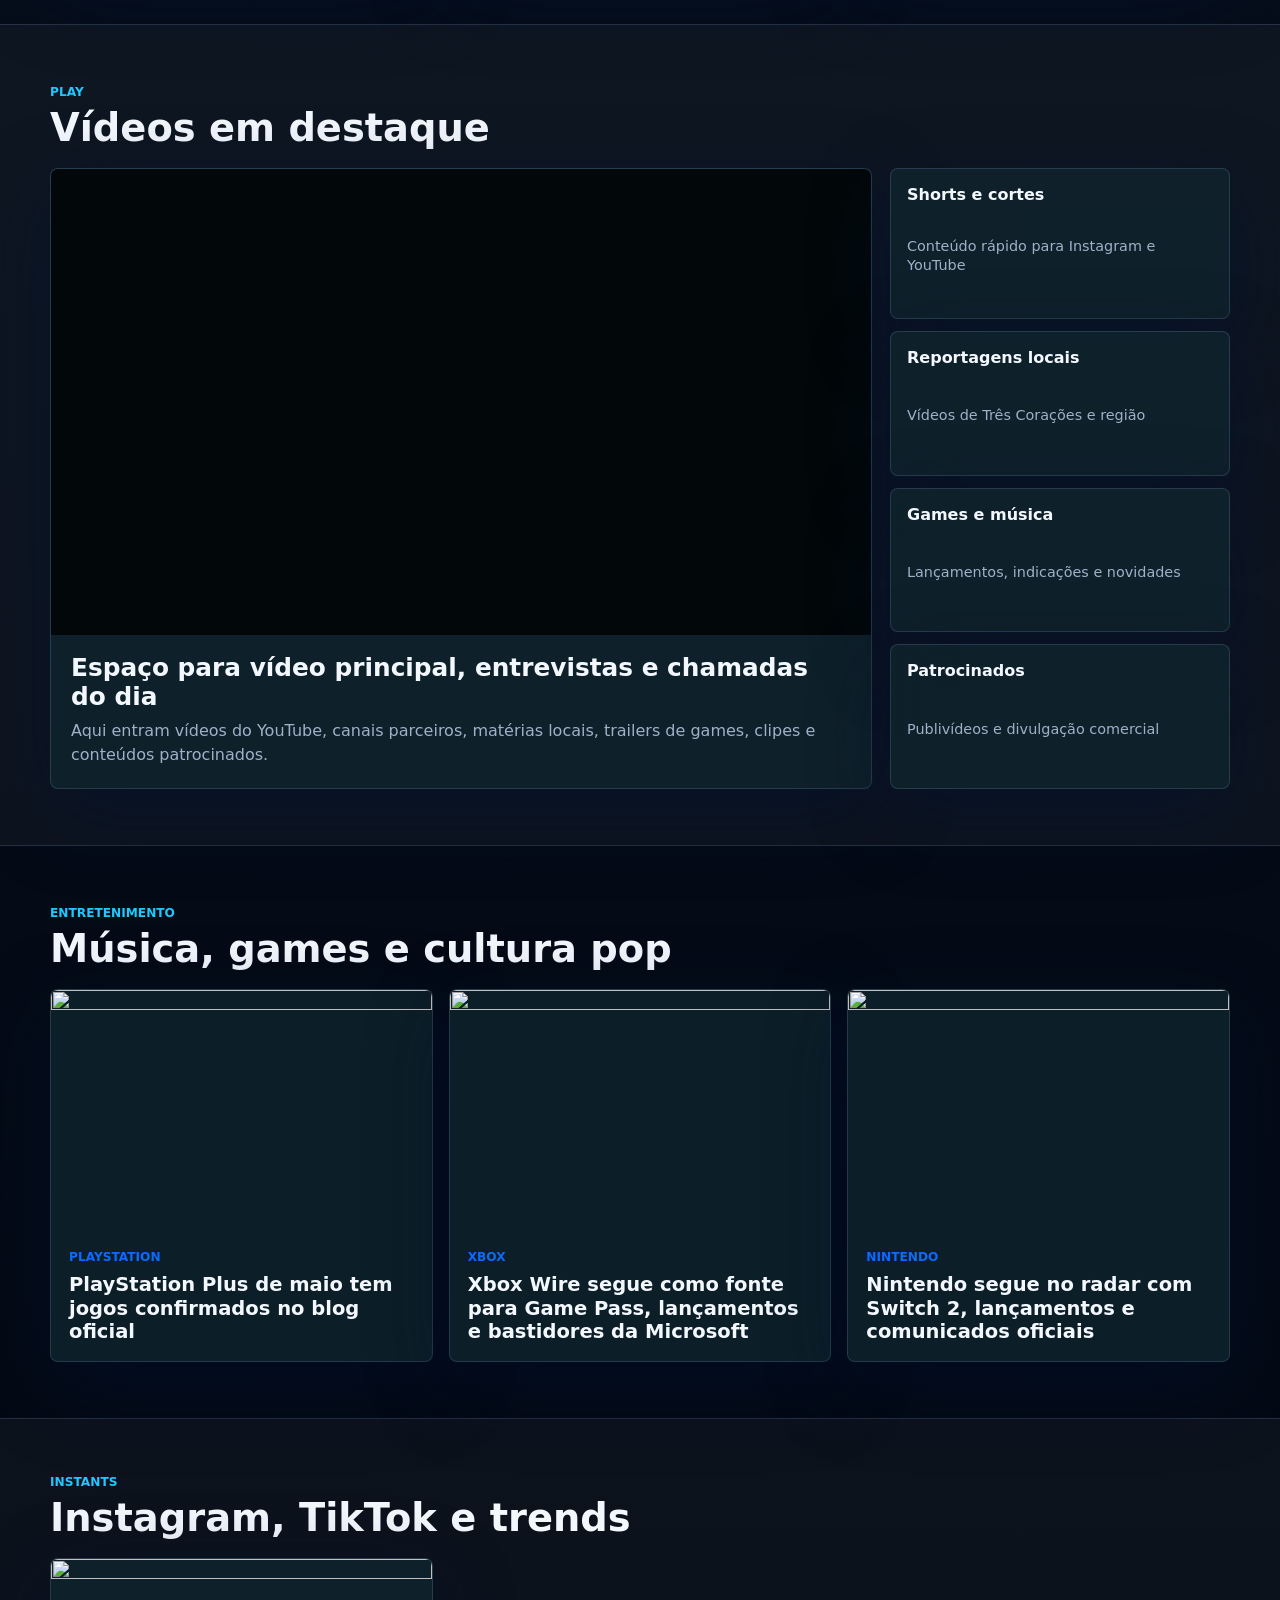
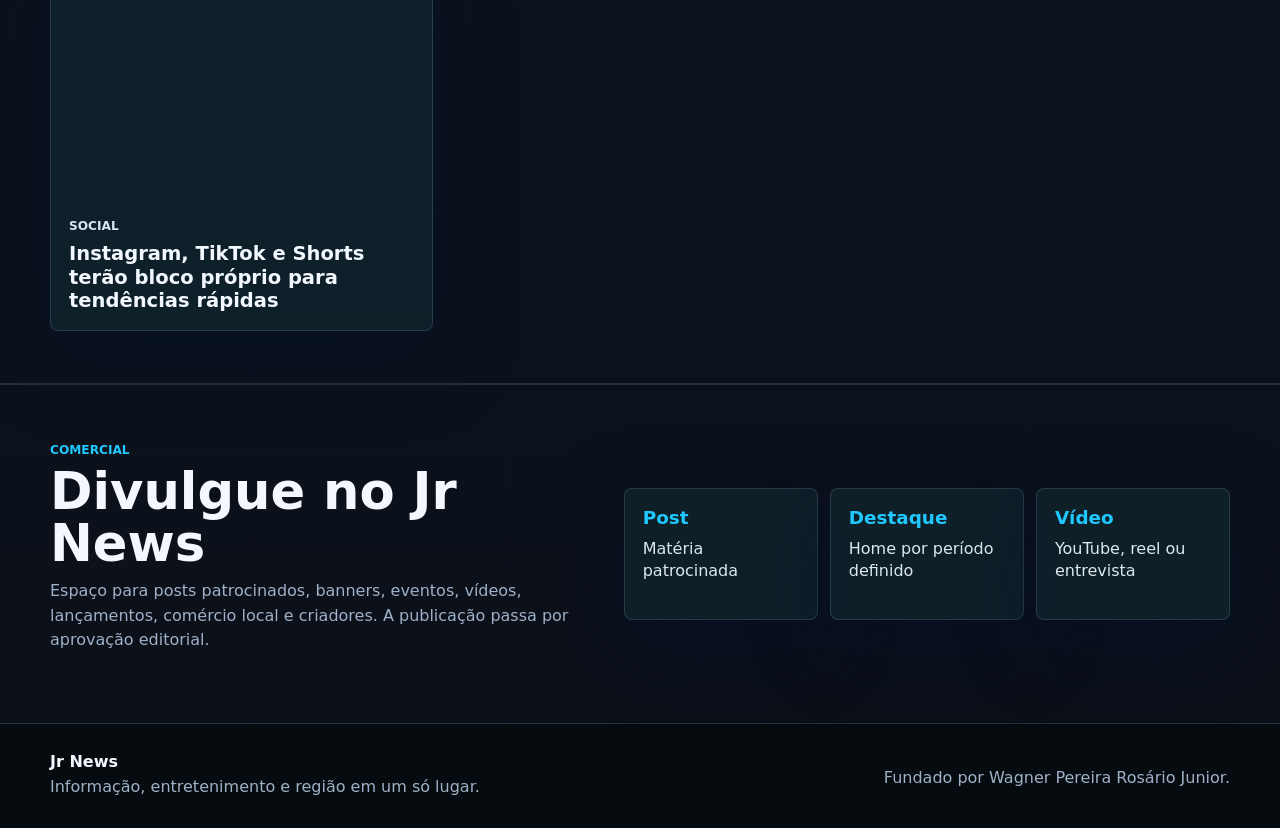
==== commit 69acf0b7: "Add daily content feed and real news sections" ====
--- a/index.html
+++ b/index.html
@@ -14,7 +14,7 @@
   <body>
     <header class="topbar">
       <div class="shell topbar__inner">
-        <a class="brand" href="#inicio" aria-label="Jr News início">
+        <a class="brand" href="./index.html" aria-label="Jr News início">
           <span class="brand__mark">JR</span>
           <span>
             <strong>Jr News</strong>
@@ -22,11 +22,11 @@
           </span>
         </a>
         <nav class="nav" aria-label="Menu principal">
-          <a href="#sul-de-minas">Sul de Minas</a>
-          <a href="#tres-coracoes">Três Corações</a>
-          <a href="#futebol">Futebol</a>
-          <a href="#videos">Vídeos</a>
-          <a href="#divulgue">Divulgue aqui</a>
+          <a href="./sul-de-minas.html">Sul de Minas</a>
+          <a href="./tres-coracoes.html">Três Corações</a>
+          <a href="./futebol.html">Futebol</a>
+          <a href="./videos.html">Vídeos</a>
+          <a href="./divulgue.html">Divulgue aqui</a>
         </nav>
         <button class="menu-button" type="button" aria-label="Abrir menu" data-menu-button>
           <span></span>
@@ -37,17 +37,6 @@
     </header>
 
     <main id="inicio">
-      <section class="ticker" aria-label="Destaques rápidos">
-        <div class="shell ticker__inner">
-          <strong>Agora</strong>
-          <div class="ticker__track">
-            <span>Portal em construção: primeiras editorias do Jr News já estão no ar.</span>
-            <span>Foco regional: Três Corações e Sul de Minas ganham espaço fixo.</span>
-            <span>Vídeos, futebol, música, games e publiposts farão parte do projeto.</span>
-          </div>
-        </div>
-      </section>
-
       <section class="hero shell" aria-label="Principais destaques">
         <article class="lead-card">
           <img
@@ -62,8 +51,8 @@
               cultura pop e oportunidades comerciais em um só lugar.
             </p>
             <div class="actions">
-              <a class="button button--primary" href="#sul-de-minas">Ver destaques</a>
-              <a class="button button--ghost" href="#divulgue">Anunciar</a>
+              <a class="button button--primary" href="./sul-de-minas.html">Ver destaques</a>
+              <a class="button button--ghost" href="./divulgue.html">Anunciar</a>
             </div>
           </div>
         </article>
@@ -85,12 +74,12 @@
       </section>
 
       <section class="quick-access shell" aria-label="Acessos rápidos">
-        <a href="#sul-de-minas">Sul de Minas</a>
-        <a href="#tres-coracoes">Três Corações</a>
-        <a href="#futebol">Futebol</a>
-        <a href="#videos">Vídeos</a>
+        <a href="./sul-de-minas.html">Sul de Minas</a>
+        <a href="./tres-coracoes.html">Três Corações</a>
+        <a href="./futebol.html">Futebol</a>
+        <a href="./videos.html">Vídeos</a>
         <a href="#entretenimento">Música e games</a>
-        <a href="#divulgue">Publipost</a>
+        <a href="./divulgue.html">Publipost</a>
       </section>
 
       <section class="content-grid shell">
@@ -98,9 +87,12 @@
           <div class="section-heading">
             <span>Últimas</span>
             <h2>Notícias e destaques</h2>
-          </div>
-
-          <article class="news-row">
+            <small class="feed-timestamp" data-updated-at>Atualizando conteúdo diário</small>
+          </div>
+
+          <div data-content-list="Todos" data-content-limit="8"></div>
+
+          <a class="news-row" href="./sul-de-minas.html">
             <img
               src="https://images.unsplash.com/photo-1486406146926-c627a92ad1ab?auto=format&fit=crop&w=720&q=80"
               alt="Prédios de cidade ao fim da tarde"
@@ -114,9 +106,9 @@
               </p>
               <small>Atualizado hoje • Redação Jr News</small>
             </div>
-          </article>
-
-          <article class="news-row">
+          </a>
+
+          <a class="news-row" href="./futebol.html">
             <img
               src="https://images.unsplash.com/photo-1574629810360-7efbbe195018?auto=format&fit=crop&w=720&q=80"
               alt="Campo de futebol iluminado"
@@ -130,9 +122,9 @@
               </p>
               <small>Em planejamento • Esportes</small>
             </div>
-          </article>
-
-          <article class="news-row">
+          </a>
+
+          <a class="news-row" href="./videos.html">
             <img
               src="https://images.unsplash.com/photo-1611162618071-b39a2ec055fb?auto=format&fit=crop&w=720&q=80"
               alt="Pessoa usando celular com ícones de redes sociais"
@@ -146,7 +138,7 @@
               </p>
               <small>Próxima fase • Vídeos</small>
             </div>
-          </article>
+          </a>
         </div>
 
         <aside class="rail">
@@ -156,10 +148,10 @@
               <h2>Em alta</h2>
             </div>
             <ol class="rank-list">
-              <li><a href="#tres-coracoes">Três Corações ganha página especial no Jr News</a></li>
-              <li><a href="#videos">Vídeos terão espaço fixo na home do portal</a></li>
-              <li><a href="#divulgue">Como anunciar ou enviar uma publicação paga</a></li>
-              <li><a href="#futebol">Futebol regional entra no radar da cobertura</a></li>
+              <li><a href="./tres-coracoes.html">Três Corações ganha página especial no Jr News</a></li>
+              <li><a href="./videos.html">Vídeos terão espaço fixo na home do portal</a></li>
+              <li><a href="./divulgue.html">Como anunciar ou enviar uma publicação paga</a></li>
+              <li><a href="./futebol.html">Futebol regional entra no radar da cobertura</a></li>
             </ol>
           </section>
 
@@ -167,7 +159,7 @@
             <span>Publicidade</span>
             <h2>Divulgue sua marca no Jr News</h2>
             <p>Espaço para comércio local, eventos, artistas, creators e serviços.</p>
-            <a href="#divulgue">Conhecer planos</a>
+            <a href="./divulgue.html">Conhecer planos</a>
           </section>
         </aside>
       </section>
@@ -286,10 +278,10 @@
               </p>
             </article>
             <div class="video-list">
-              <a href="#videos"><strong>Shorts e cortes</strong><span>Conteúdo rápido para Instagram e YouTube</span></a>
-              <a href="#videos"><strong>Reportagens locais</strong><span>Vídeos de Três Corações e região</span></a>
-              <a href="#videos"><strong>Games e música</strong><span>Lançamentos, indicações e novidades</span></a>
-              <a href="#videos"><strong>Patrocinados</strong><span>Publivídeos e divulgação comercial</span></a>
+              <a href="./videos.html"><strong>Shorts e cortes</strong><span>Conteúdo rápido para Instagram e YouTube</span></a>
+              <a href="./videos.html"><strong>Reportagens locais</strong><span>Vídeos de Três Corações e região</span></a>
+              <a href="./videos.html"><strong>Games e música</strong><span>Lançamentos, indicações e novidades</span></a>
+              <a href="./videos.html"><strong>Patrocinados</strong><span>Publivídeos e divulgação comercial</span></a>
             </div>
           </div>
         </div>
@@ -300,7 +292,7 @@
           <span>Entretenimento</span>
           <h2>Música, games e cultura pop</h2>
         </div>
-        <div class="cards-three">
+        <div class="cards-three" data-content-list="Games" data-content-layout="card" data-content-limit="3">
           <article class="story-card story-card--text">
             <span class="tag tag--blue">Música</span>
             <h3>Lançamentos, artistas independentes e agenda de shows</h3>
@@ -316,6 +308,22 @@
             <h3>Canais, cortes, vídeos virais e listas da semana</h3>
             <p>Um bloco perfeito para automação e curadoria diária.</p>
           </article>
+        </div>
+      </section>
+
+      <section class="regional-band">
+        <div class="shell">
+          <div class="section-heading">
+            <span>Instants</span>
+            <h2>Instagram, TikTok e trends</h2>
+          </div>
+          <div class="cards-three" data-content-list="Social" data-content-layout="card" data-content-limit="3">
+            <article class="story-card story-card--text">
+              <span class="tag tag--pink">Social</span>
+              <h3>Bloco para conteúdos rápidos e trends</h3>
+              <p>Espaço para posts curtos, reels, TikToks, creators e bastidores da região.</p>
+            </article>
+          </div>
         </div>
       </section>
 
--- a/styles.css
+++ b/styles.css
@@ -1,18 +1,19 @@
 :root {
   color-scheme: dark;
-  --bg: #071014;
-  --bg-2: #0d1b22;
-  --panel: #10242d;
-  --panel-2: #142f3b;
-  --line: rgba(255, 255, 255, 0.12);
-  --text: #eef8fa;
-  --muted: #9bb0b8;
-  --cyan: #14e7d4;
-  --lime: #a7f33d;
-  --blue: #4ba3ff;
-  --pink: #ff5fa2;
-  --orange: #ffb545;
-  --shadow: 0 24px 80px rgba(0, 0, 0, 0.38);
+  --bg: #020711;
+  --bg-2: #07111f;
+  --panel: #0a1727;
+  --panel-2: #101f33;
+  --line: rgba(169, 204, 255, 0.16);
+  --text: #f3f8ff;
+  --muted: #9fb1c8;
+  --cyan: #21c7ff;
+  --lime: #2f8dff;
+  --blue: #0a6bff;
+  --pink: #d7e5f6;
+  --orange: #88bfff;
+  --silver: #d9e4f0;
+  --shadow: 0 24px 80px rgba(0, 17, 48, 0.48);
   font-family:
     Inter, ui-sans-serif, system-ui, -apple-system, BlinkMacSystemFont, "Segoe UI",
     sans-serif;
@@ -29,8 +30,9 @@
 body {
   margin: 0;
   background:
-    radial-gradient(circle at 18% 0%, rgba(20, 231, 212, 0.13), transparent 28rem),
-    linear-gradient(180deg, #071014 0%, #0a151b 46%, #071014 100%);
+    radial-gradient(circle at 48% 0%, rgba(33, 199, 255, 0.16), transparent 32rem),
+    radial-gradient(circle at 18% 18%, rgba(10, 107, 255, 0.12), transparent 28rem),
+    linear-gradient(180deg, #020711 0%, #07111f 46%, #020711 100%);
   color: var(--text);
 }
 
@@ -54,7 +56,7 @@
   top: 0;
   z-index: 20;
   border-bottom: 1px solid var(--line);
-  background: rgba(7, 16, 20, 0.88);
+  background: rgba(2, 7, 17, 0.9);
   backdrop-filter: blur(18px);
 }
 
@@ -69,22 +71,25 @@
 .brand {
   display: inline-flex;
   align-items: center;
-  gap: 12px;
-  min-width: 230px;
+  gap: 14px;
+  min-width: 260px;
 }
 
 .brand__mark {
   display: grid;
   place-items: center;
-  width: 48px;
-  height: 48px;
-  border: 1px solid rgba(20, 231, 212, 0.45);
-  background: linear-gradient(135deg, #101f27, #14e7d4 48%, #a7f33d);
-  color: #031013;
+  width: 86px;
+  height: 50px;
+  border: 1px solid rgba(33, 199, 255, 0.32);
+  background:
+    linear-gradient(180deg, rgba(2, 7, 17, 0.15), rgba(2, 7, 17, 0.35)),
+    url("./assets/jr-news-logo.svg") center / contain no-repeat;
+  color: transparent;
+  font-size: 0;
   font-weight: 950;
   border-radius: 8px;
   letter-spacing: 0;
-  box-shadow: 0 0 28px rgba(20, 231, 212, 0.24);
+  box-shadow: 0 0 28px rgba(33, 199, 255, 0.34);
 }
 
 .brand strong {
@@ -125,7 +130,7 @@
 }
 
 .nav a:hover {
-  background: rgba(255, 255, 255, 0.07);
+  background: rgba(33, 199, 255, 0.09);
   color: white;
 }
 
@@ -148,7 +153,7 @@
 
 .ticker {
   border-bottom: 1px solid var(--line);
-  background: #0a171d;
+  background: #050d19;
 }
 
 .ticker__inner {
@@ -165,8 +170,8 @@
   min-height: 26px;
   padding: 0 10px;
   border-radius: 6px;
-  background: var(--cyan);
-  color: #041114;
+  background: linear-gradient(135deg, #21c7ff, #0a6bff);
+  color: #f7fbff;
   font-size: 0.75rem;
   text-transform: uppercase;
 }
@@ -229,7 +234,7 @@
   content: "";
   position: absolute;
   inset: 0;
-  background: linear-gradient(90deg, rgba(7, 16, 20, 0.94), rgba(7, 16, 20, 0.56) 48%, rgba(7, 16, 20, 0.12));
+  background: linear-gradient(90deg, rgba(2, 7, 17, 0.96), rgba(2, 7, 17, 0.62) 48%, rgba(2, 7, 17, 0.16));
 }
 
 .lead-card__content {
@@ -288,8 +293,9 @@
 }
 
 .button--primary {
-  background: var(--cyan);
-  color: #041114;
+  background: linear-gradient(135deg, #21c7ff, #0a6bff);
+  color: white;
+  box-shadow: 0 0 24px rgba(33, 199, 255, 0.25);
 }
 
 .button--ghost {
@@ -309,7 +315,7 @@
 }
 
 .mini-card--accent {
-  background: linear-gradient(135deg, rgba(20, 231, 212, 0.16), rgba(167, 243, 61, 0.1)), var(--panel);
+  background: linear-gradient(135deg, rgba(33, 199, 255, 0.16), rgba(10, 107, 255, 0.13)), var(--panel);
 }
 
 .mini-card span {
@@ -345,7 +351,7 @@
 }
 
 .quick-access a:hover {
-  border-color: rgba(20, 231, 212, 0.5);
+  border-color: rgba(33, 199, 255, 0.5);
   color: white;
 }
 
@@ -366,6 +372,14 @@
   letter-spacing: 0;
 }
 
+.section-heading small,
+.feed-timestamp {
+  display: inline-block;
+  margin-top: 8px;
+  color: var(--muted);
+  font-size: 0.86rem;
+}
+
 .section-heading--compact h2 {
   font-size: 1.45rem;
 }
@@ -380,6 +394,16 @@
   gap: 18px;
   padding: 20px 0;
   border-top: 1px solid var(--line);
+}
+
+a.news-row {
+  transition: border-color 160ms ease, background 160ms ease, transform 160ms ease;
+}
+
+a.news-row:hover {
+  border-color: rgba(33, 199, 255, 0.35);
+  background: rgba(255, 255, 255, 0.025);
+  transform: translateY(-1px);
 }
 
 .news-row img {
@@ -453,7 +477,7 @@
 }
 
 .ad-box {
-  background: linear-gradient(145deg, rgba(255, 181, 69, 0.2), rgba(20, 231, 212, 0.1)), var(--panel);
+  background: linear-gradient(145deg, rgba(136, 191, 255, 0.16), rgba(10, 107, 255, 0.14)), var(--panel);
 }
 
 .ad-box span {
@@ -475,8 +499,8 @@
   margin-top: 6px;
   padding: 0 14px;
   border-radius: 8px;
-  background: var(--orange);
-  color: #1a1002;
+  background: linear-gradient(135deg, #f3f8ff, #88bfff);
+  color: #031026;
   font-weight: 850;
 }
 
@@ -707,6 +731,232 @@
 
 .footer p {
   margin: 4px 0 0;
+}
+
+.page-hero {
+  padding: 68px 0 36px;
+}
+
+.page-hero h1 {
+  max-width: 860px;
+  margin: 8px 0 14px;
+}
+
+.page-hero p {
+  max-width: 760px;
+  color: #c8d8dc;
+  font-size: 1.12rem;
+  line-height: 1.6;
+}
+
+.breadcrumb {
+  display: inline-flex;
+  align-items: center;
+  min-height: 34px;
+  margin-bottom: 18px;
+  padding: 0 12px;
+  border: 1px solid rgba(20, 231, 212, 0.35);
+  border-radius: 999px;
+  color: var(--cyan);
+  font-size: 0.82rem;
+  font-weight: 850;
+}
+
+.article-page {
+  padding: 54px 0 70px;
+}
+
+.article-header {
+  max-width: 930px;
+}
+
+.article-header h1 {
+  margin-bottom: 18px;
+}
+
+.article-header p {
+  max-width: 820px;
+  color: #d5e3e6;
+  font-size: 1.18rem;
+  line-height: 1.62;
+}
+
+.article-meta {
+  color: var(--muted);
+  font-size: 0.92rem;
+}
+
+.article-cover {
+  width: 100%;
+  max-height: 520px;
+  margin: 30px 0;
+  object-fit: cover;
+  border: 1px solid var(--line);
+  border-radius: 8px;
+  box-shadow: var(--shadow);
+}
+
+.article-layout {
+  display: grid;
+  grid-template-columns: minmax(0, 1fr) 330px;
+  gap: 38px;
+}
+
+.article-body {
+  max-width: 760px;
+}
+
+.article-body p {
+  color: #d1dee2;
+  font-size: 1.04rem;
+  line-height: 1.78;
+}
+
+.article-body h2 {
+  margin: 30px 0 10px;
+  font-size: 1.65rem;
+}
+
+.article-aside {
+  align-self: start;
+  position: sticky;
+  top: 96px;
+}
+
+.pricing-grid {
+  display: grid;
+  grid-template-columns: repeat(3, 1fr);
+  gap: 16px;
+  padding-bottom: 46px;
+}
+
+.price-card,
+.info-panel,
+.contact-card {
+  border: 1px solid var(--line);
+  border-radius: 8px;
+  background: rgba(16, 36, 45, 0.78);
+  box-shadow: var(--shadow);
+}
+
+.price-card {
+  display: grid;
+  align-content: start;
+  gap: 14px;
+  min-height: 340px;
+  padding: 24px;
+}
+
+.price-card--featured {
+  border-color: rgba(33, 199, 255, 0.5);
+  background:
+    linear-gradient(145deg, rgba(33, 199, 255, 0.15), rgba(10, 107, 255, 0.12)),
+    rgba(16, 36, 45, 0.86);
+}
+
+.price-card h2 {
+  margin: 0;
+  font-size: 1.45rem;
+}
+
+.price-card strong {
+  color: var(--text);
+  font-size: 2.35rem;
+  line-height: 1;
+}
+
+.price-card p {
+  color: var(--muted);
+  line-height: 1.55;
+}
+
+.commercial-layout {
+  display: grid;
+  grid-template-columns: minmax(0, 1fr) 420px;
+  gap: 22px;
+  padding: 14px 0 64px;
+}
+
+.info-panel,
+.contact-card {
+  padding: 24px;
+}
+
+.steps-list {
+  display: grid;
+  gap: 12px;
+}
+
+.steps-list article {
+  display: grid;
+  grid-template-columns: 42px minmax(0, 1fr);
+  gap: 14px;
+  align-items: center;
+  min-height: 76px;
+  padding: 14px;
+  border: 1px solid var(--line);
+  border-radius: 8px;
+  background: rgba(255, 255, 255, 0.04);
+}
+
+.steps-list strong {
+  display: grid;
+  place-items: center;
+  width: 42px;
+  height: 42px;
+  border-radius: 8px;
+  background: linear-gradient(135deg, #21c7ff, #0a6bff);
+  color: white;
+}
+
+.steps-list span {
+  color: #d7e4e8;
+  line-height: 1.45;
+}
+
+.contact-card {
+  display: grid;
+  gap: 14px;
+}
+
+.contact-card h2 {
+  margin: 0;
+}
+
+.contact-card label {
+  display: grid;
+  gap: 7px;
+  color: #d9e6ea;
+  font-size: 0.92rem;
+  font-weight: 760;
+}
+
+.contact-card input,
+.contact-card select,
+.contact-card textarea {
+  width: 100%;
+  border: 1px solid var(--line);
+  border-radius: 8px;
+  background: rgba(3, 10, 12, 0.56);
+  color: var(--text);
+  font: inherit;
+}
+
+.contact-card input,
+.contact-card select {
+  min-height: 44px;
+  padding: 0 12px;
+}
+
+.contact-card textarea {
+  min-height: 112px;
+  padding: 12px;
+  resize: vertical;
+}
+
+.contact-card small {
+  color: var(--muted);
+  line-height: 1.45;
 }
 
 @media (max-width: 980px) {
@@ -740,7 +990,9 @@
   .content-grid,
   .spotlight,
   .video-layout,
-  .publish-band__inner {
+  .publish-band__inner,
+  .article-layout,
+  .commercial-layout {
     grid-template-columns: 1fr;
   }
 
@@ -749,8 +1001,13 @@
   }
 
   .city-grid,
-  .cards-three {
+  .cards-three,
+  .pricing-grid {
     grid-template-columns: repeat(2, 1fr);
+  }
+
+  .article-aside {
+    position: static;
   }
 
   .lead-card,
@@ -777,7 +1034,7 @@
   }
 
   .brand__mark {
-    width: 42px;
+    width: 72px;
     height: 42px;
   }
 
@@ -823,8 +1080,17 @@
   .quick-access,
   .city-grid,
   .cards-three,
-  .plans {
+  .plans,
+  .pricing-grid {
     grid-template-columns: 1fr;
+  }
+
+  .page-hero {
+    padding-top: 46px;
+  }
+
+  .price-card {
+    min-height: 0;
   }
 
   .news-row {
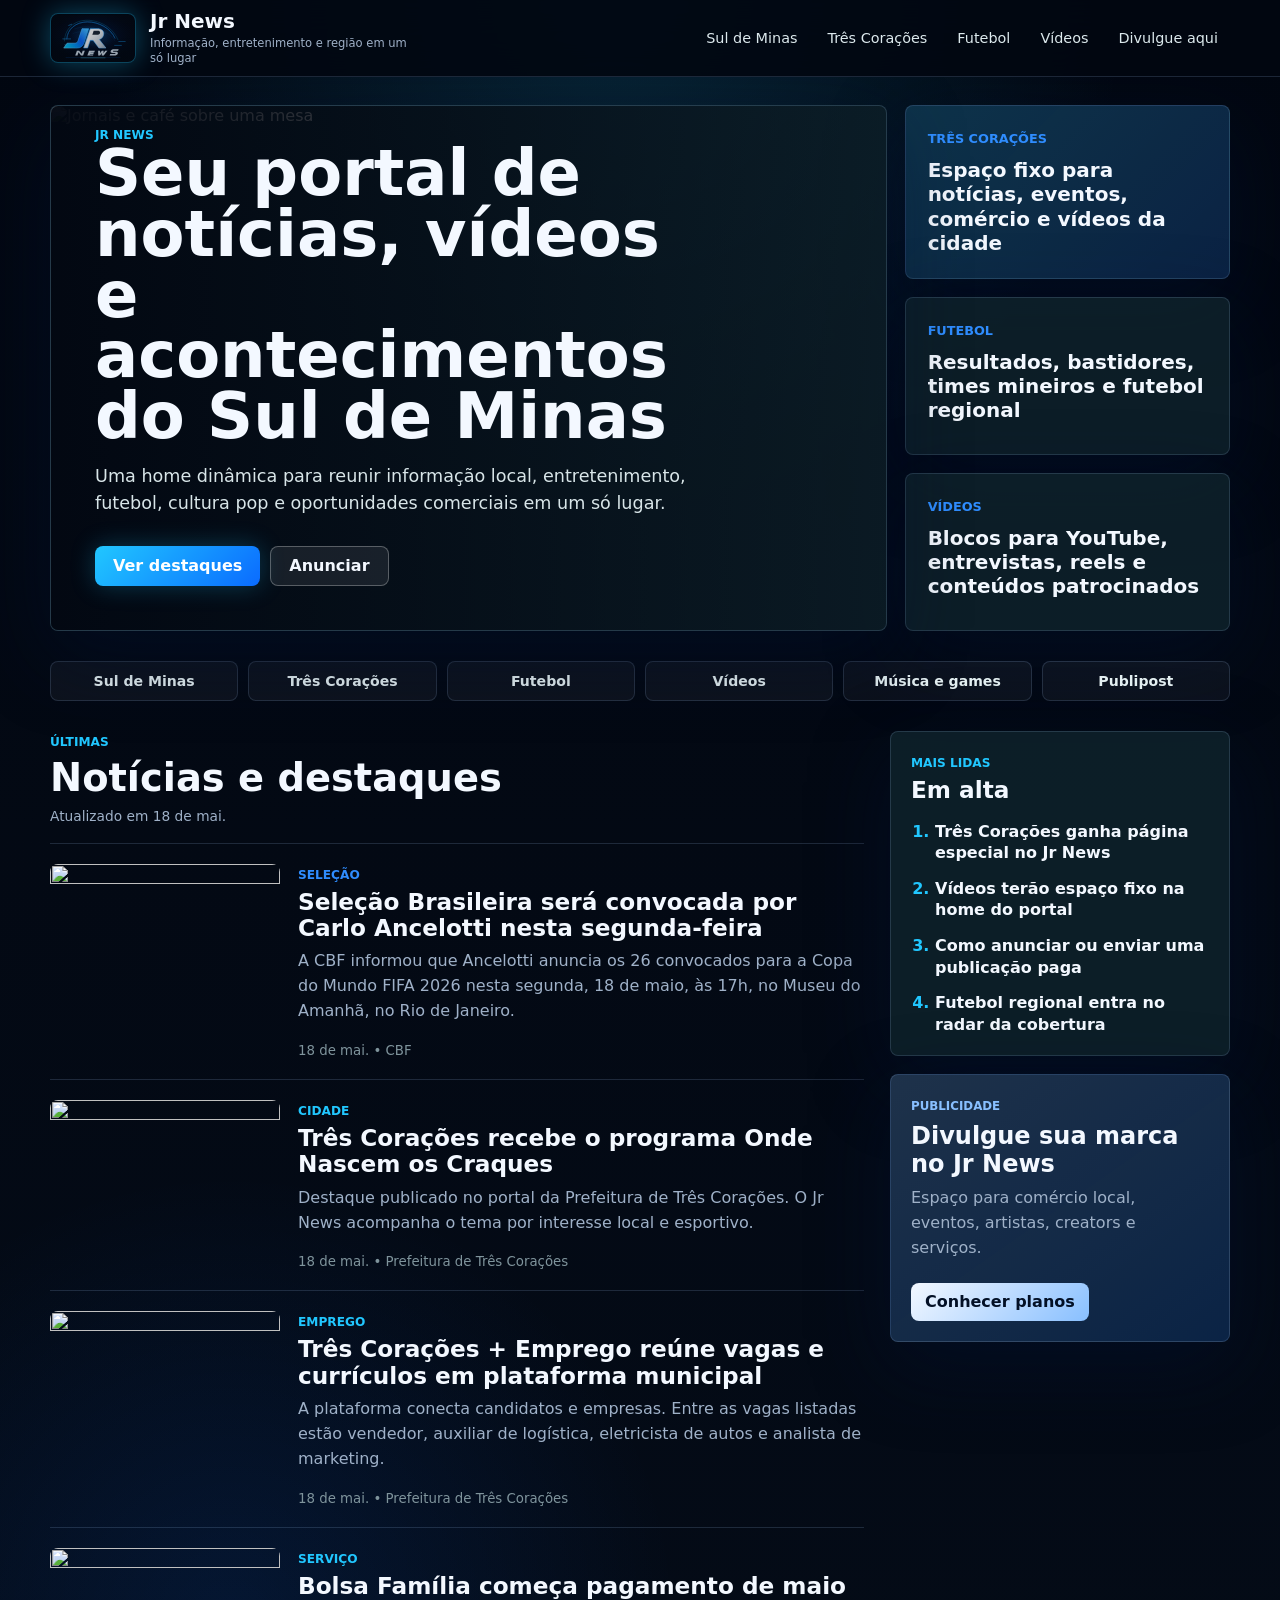
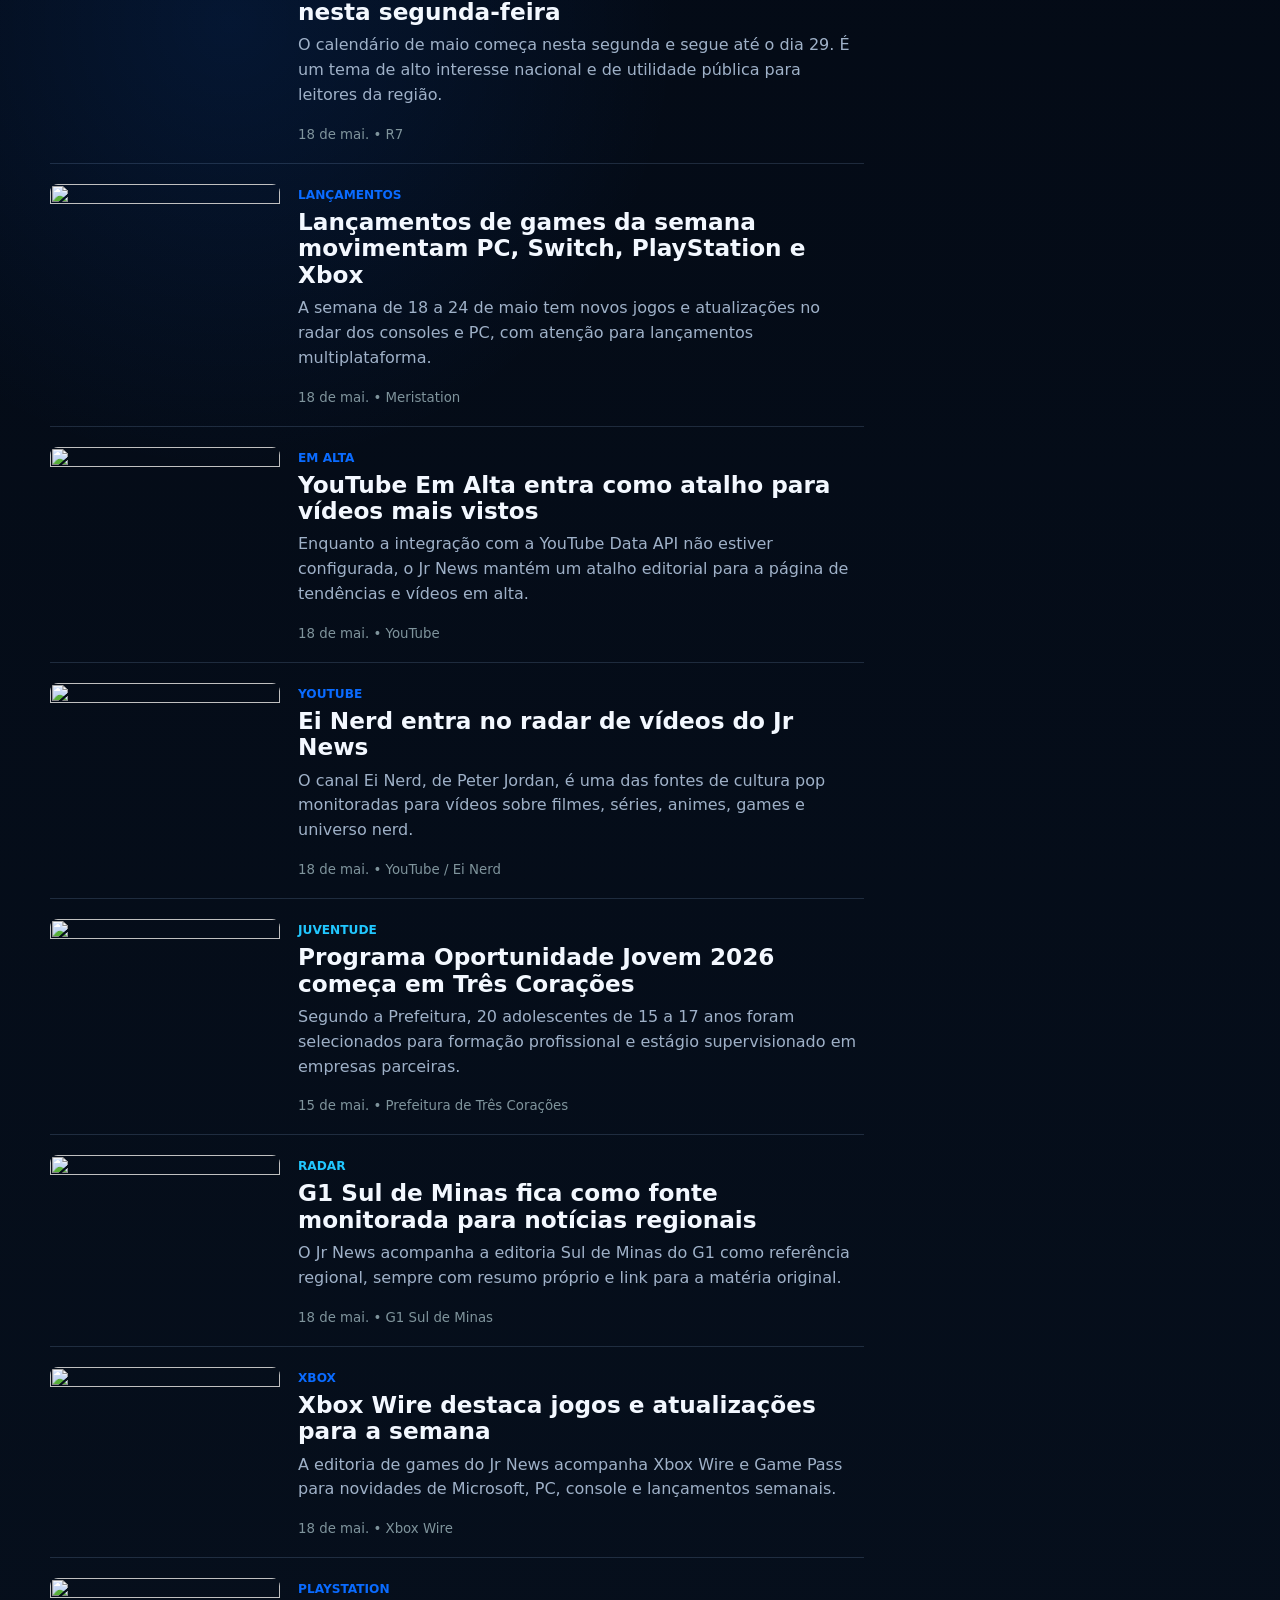
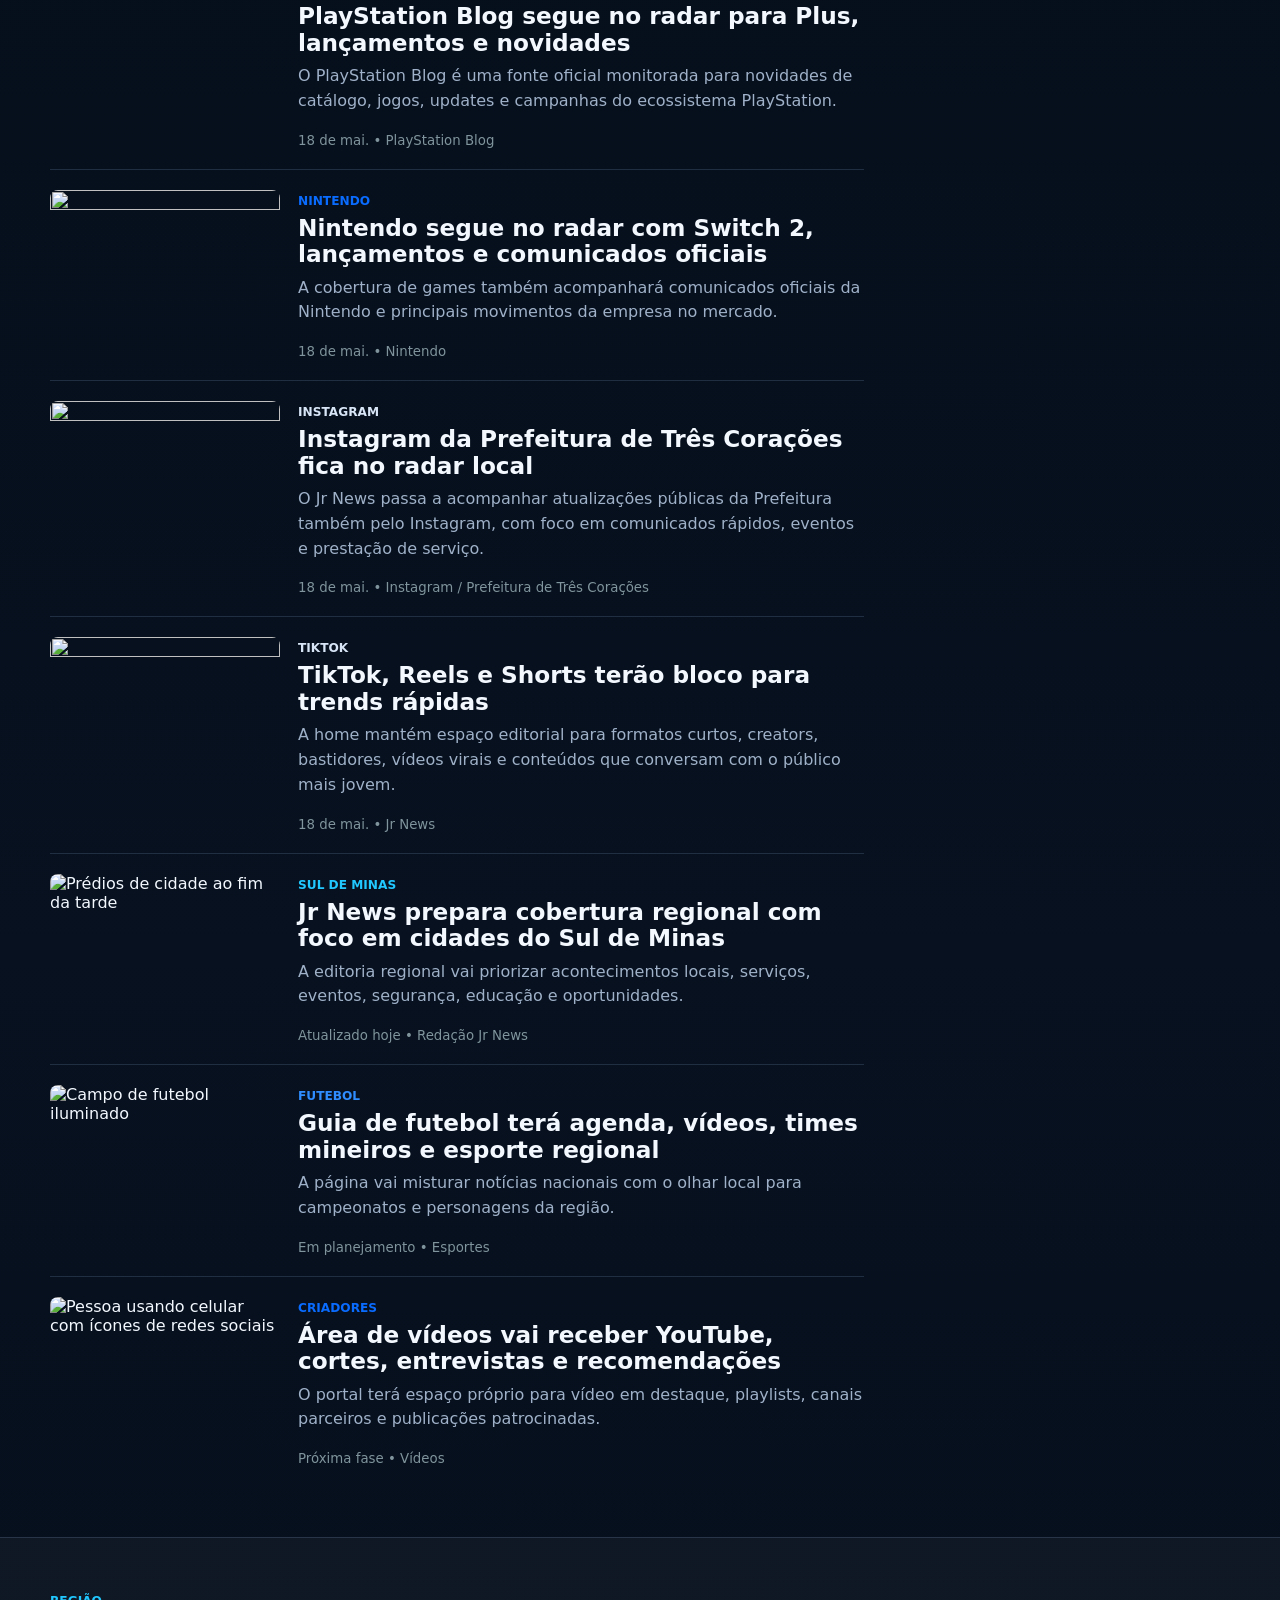
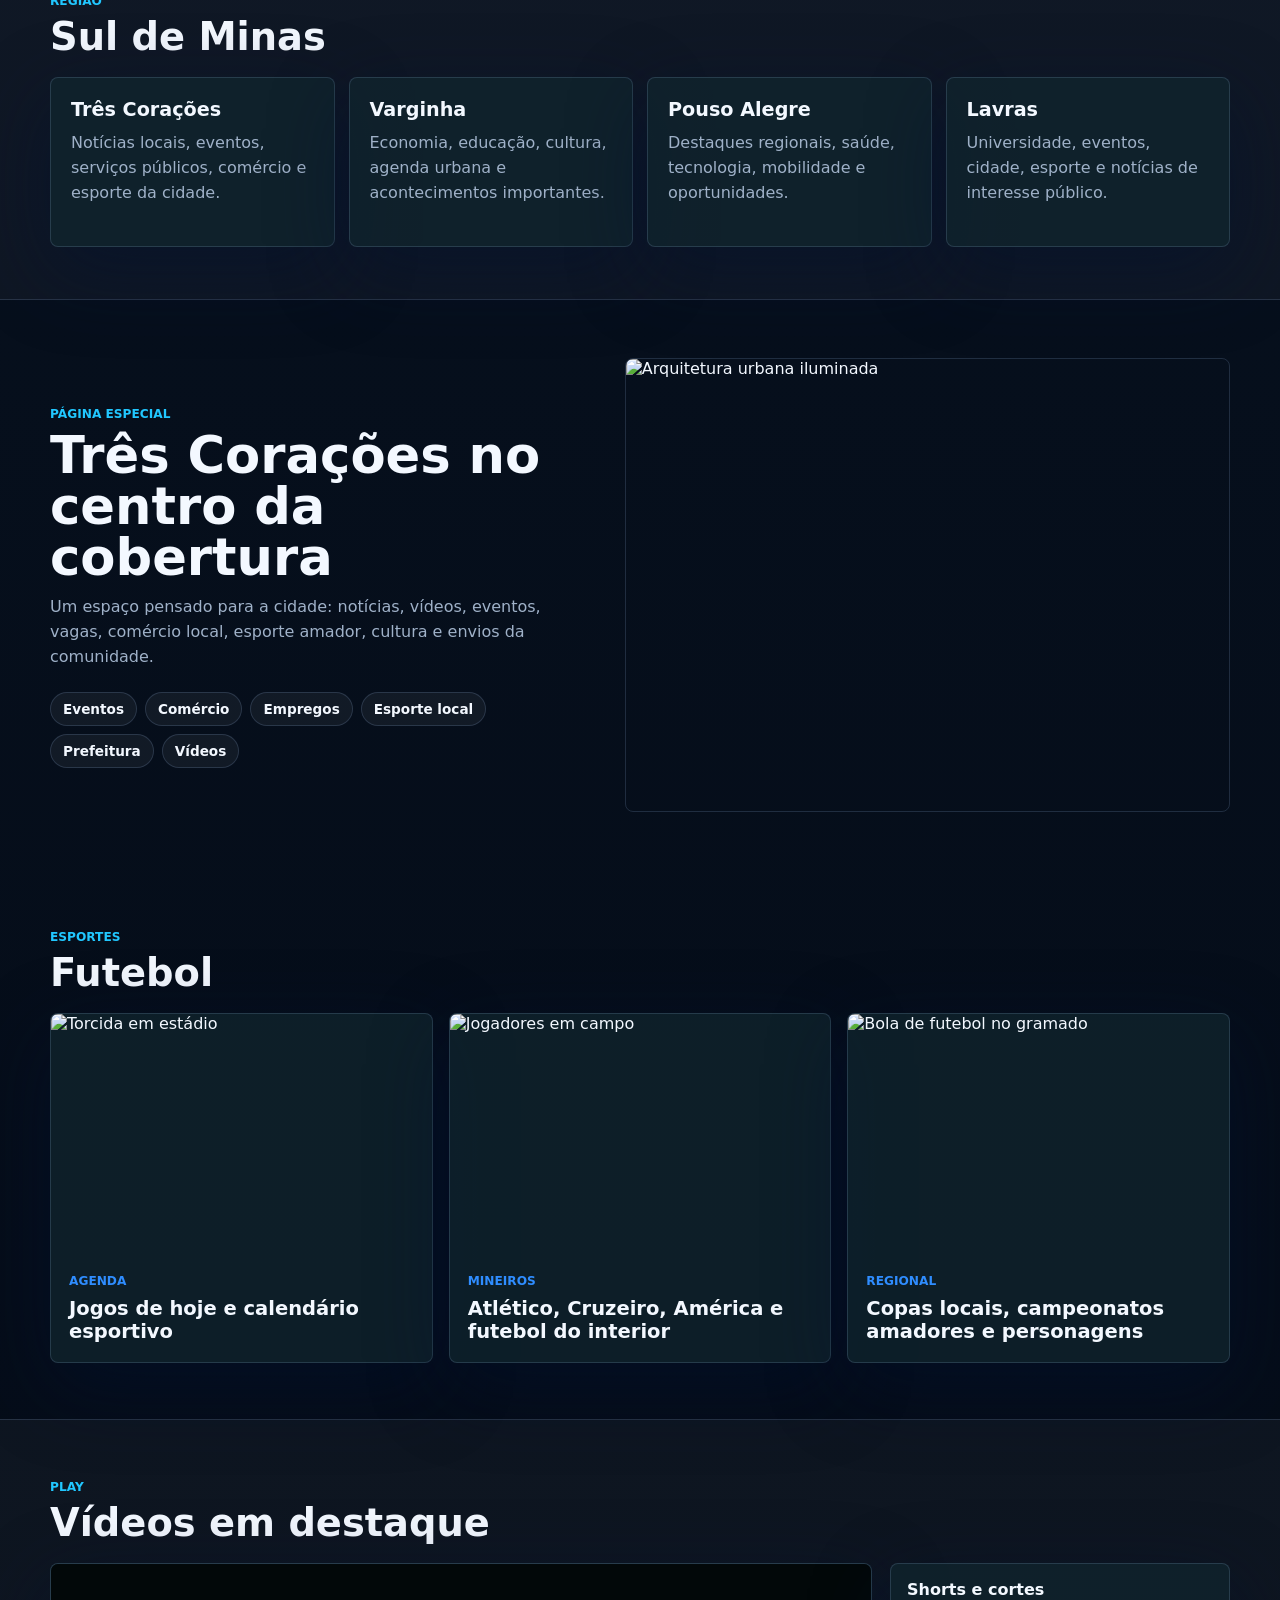
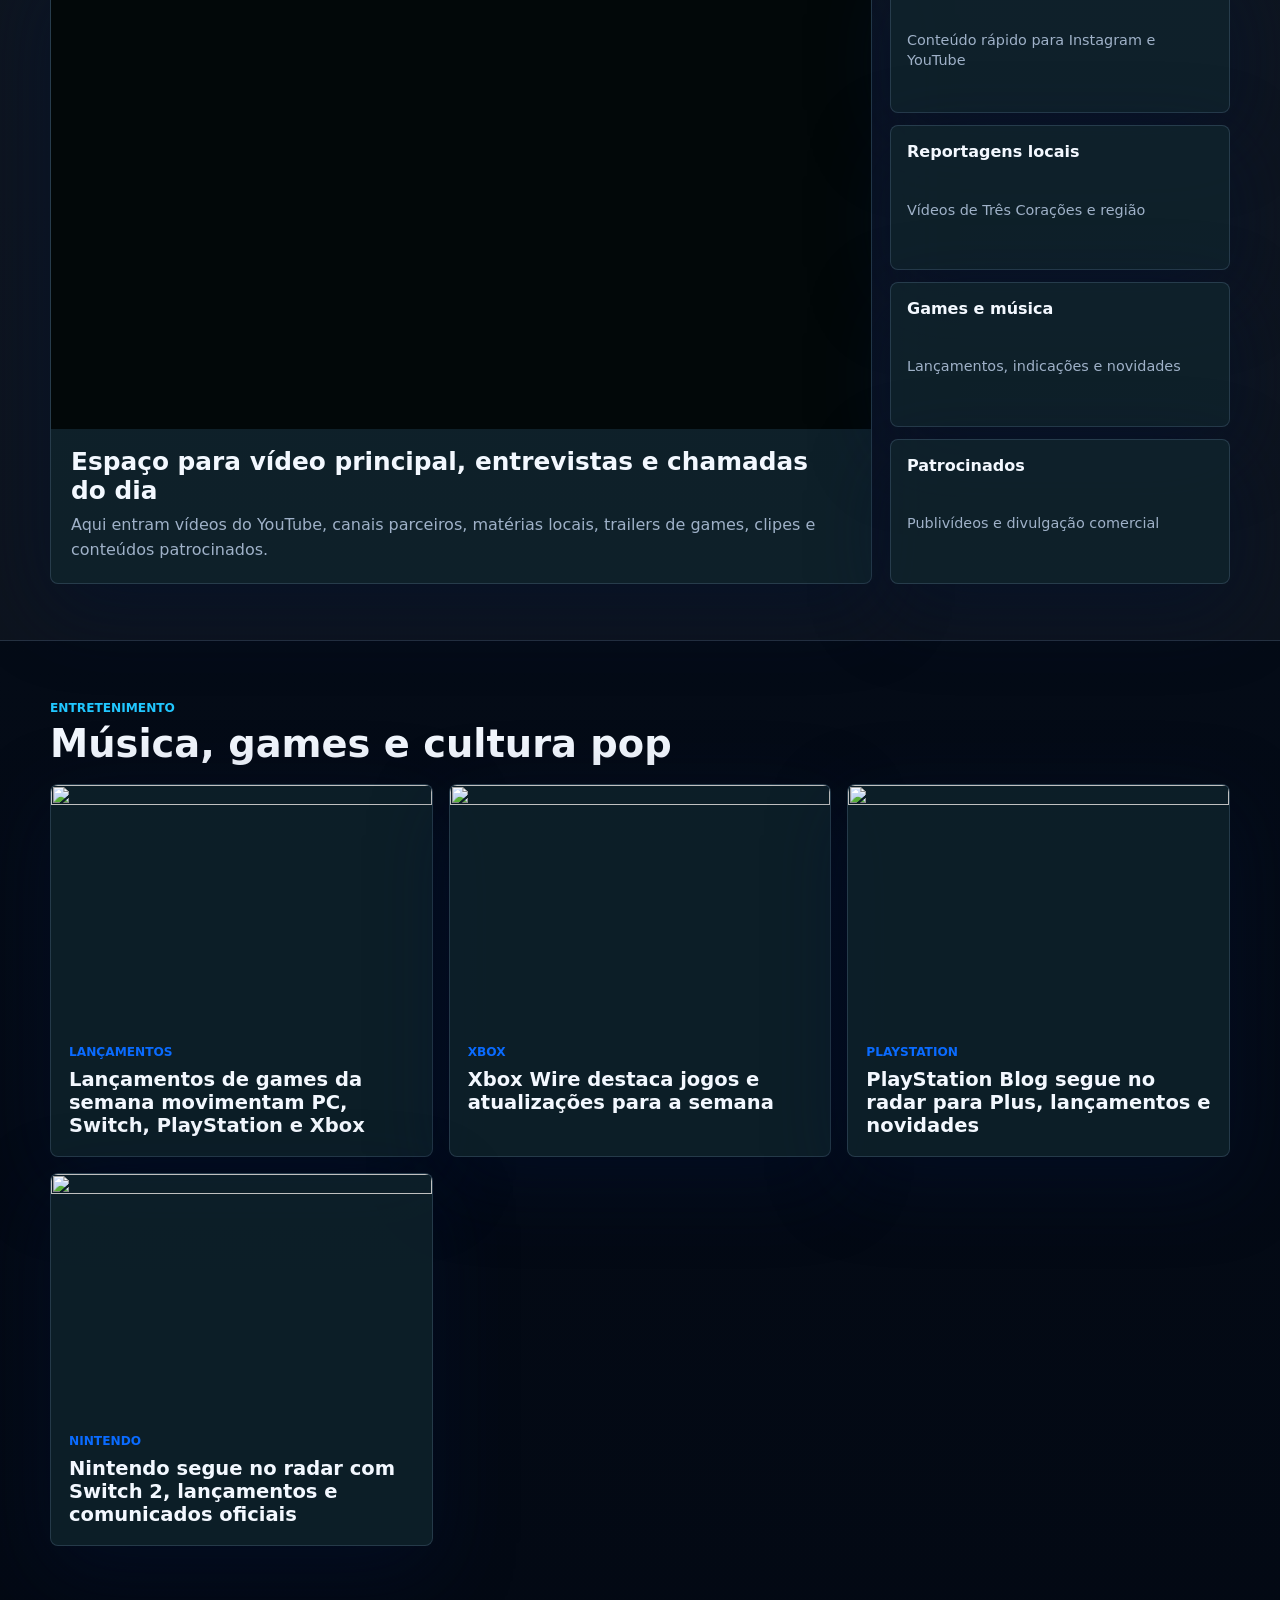
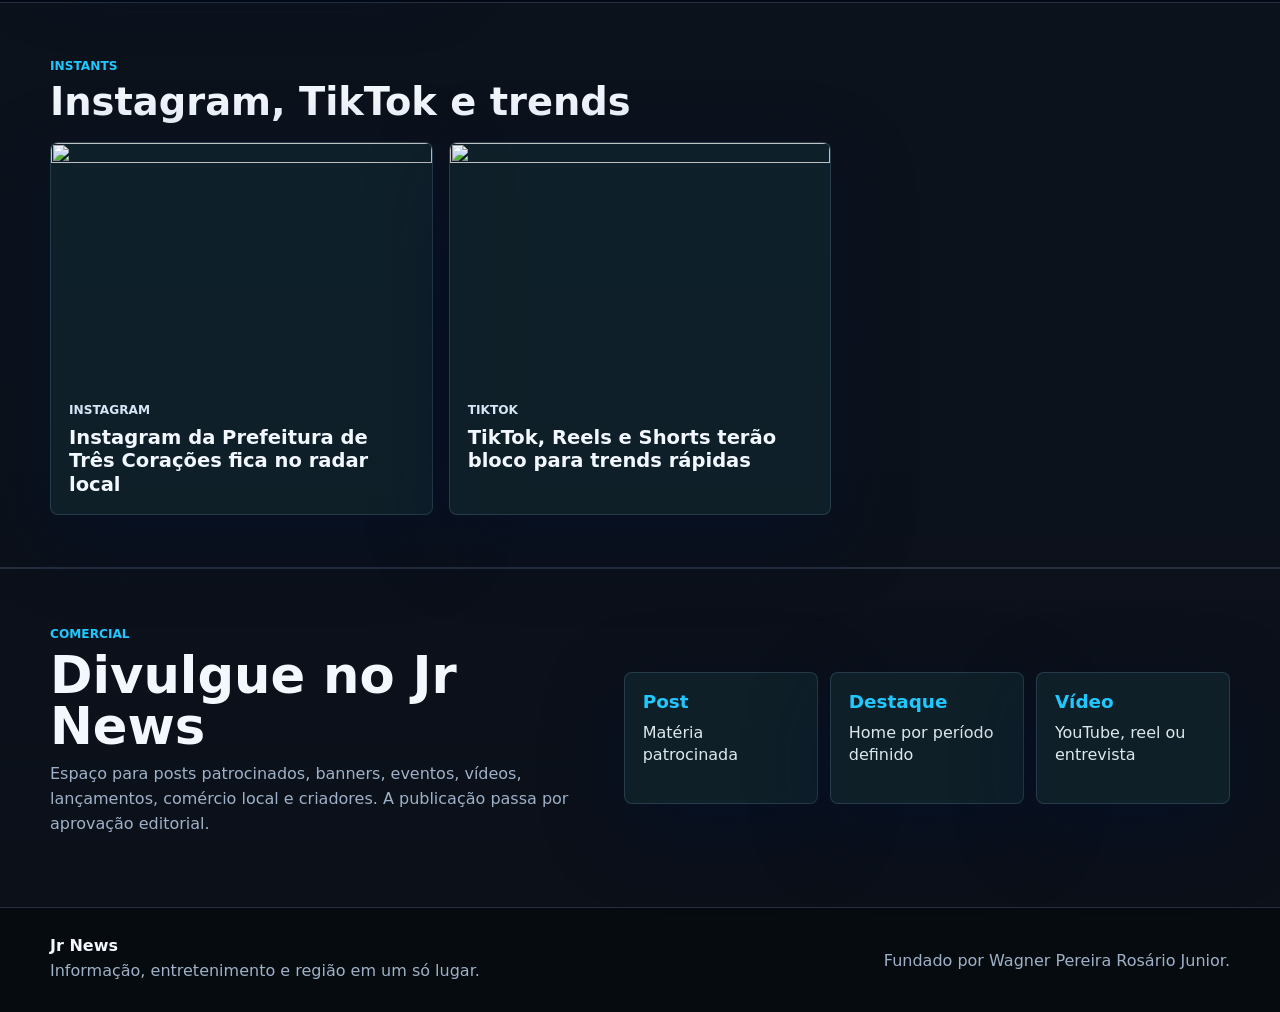
==== commit 09103a3c: "Expand trending news coverage" ====
--- a/index.html
+++ b/index.html
@@ -90,7 +90,7 @@
             <small class="feed-timestamp" data-updated-at>Atualizando conteúdo diário</small>
           </div>
 
-          <div data-content-list="Todos" data-content-limit="8"></div>
+          <div data-content-list="Todos" data-content-limit="14"></div>
 
           <a class="news-row" href="./sul-de-minas.html">
             <img
@@ -292,7 +292,7 @@
           <span>Entretenimento</span>
           <h2>Música, games e cultura pop</h2>
         </div>
-        <div class="cards-three" data-content-list="Games" data-content-layout="card" data-content-limit="3">
+        <div class="cards-three" data-content-list="Games" data-content-layout="card" data-content-limit="6">
           <article class="story-card story-card--text">
             <span class="tag tag--blue">Música</span>
             <h3>Lançamentos, artistas independentes e agenda de shows</h3>
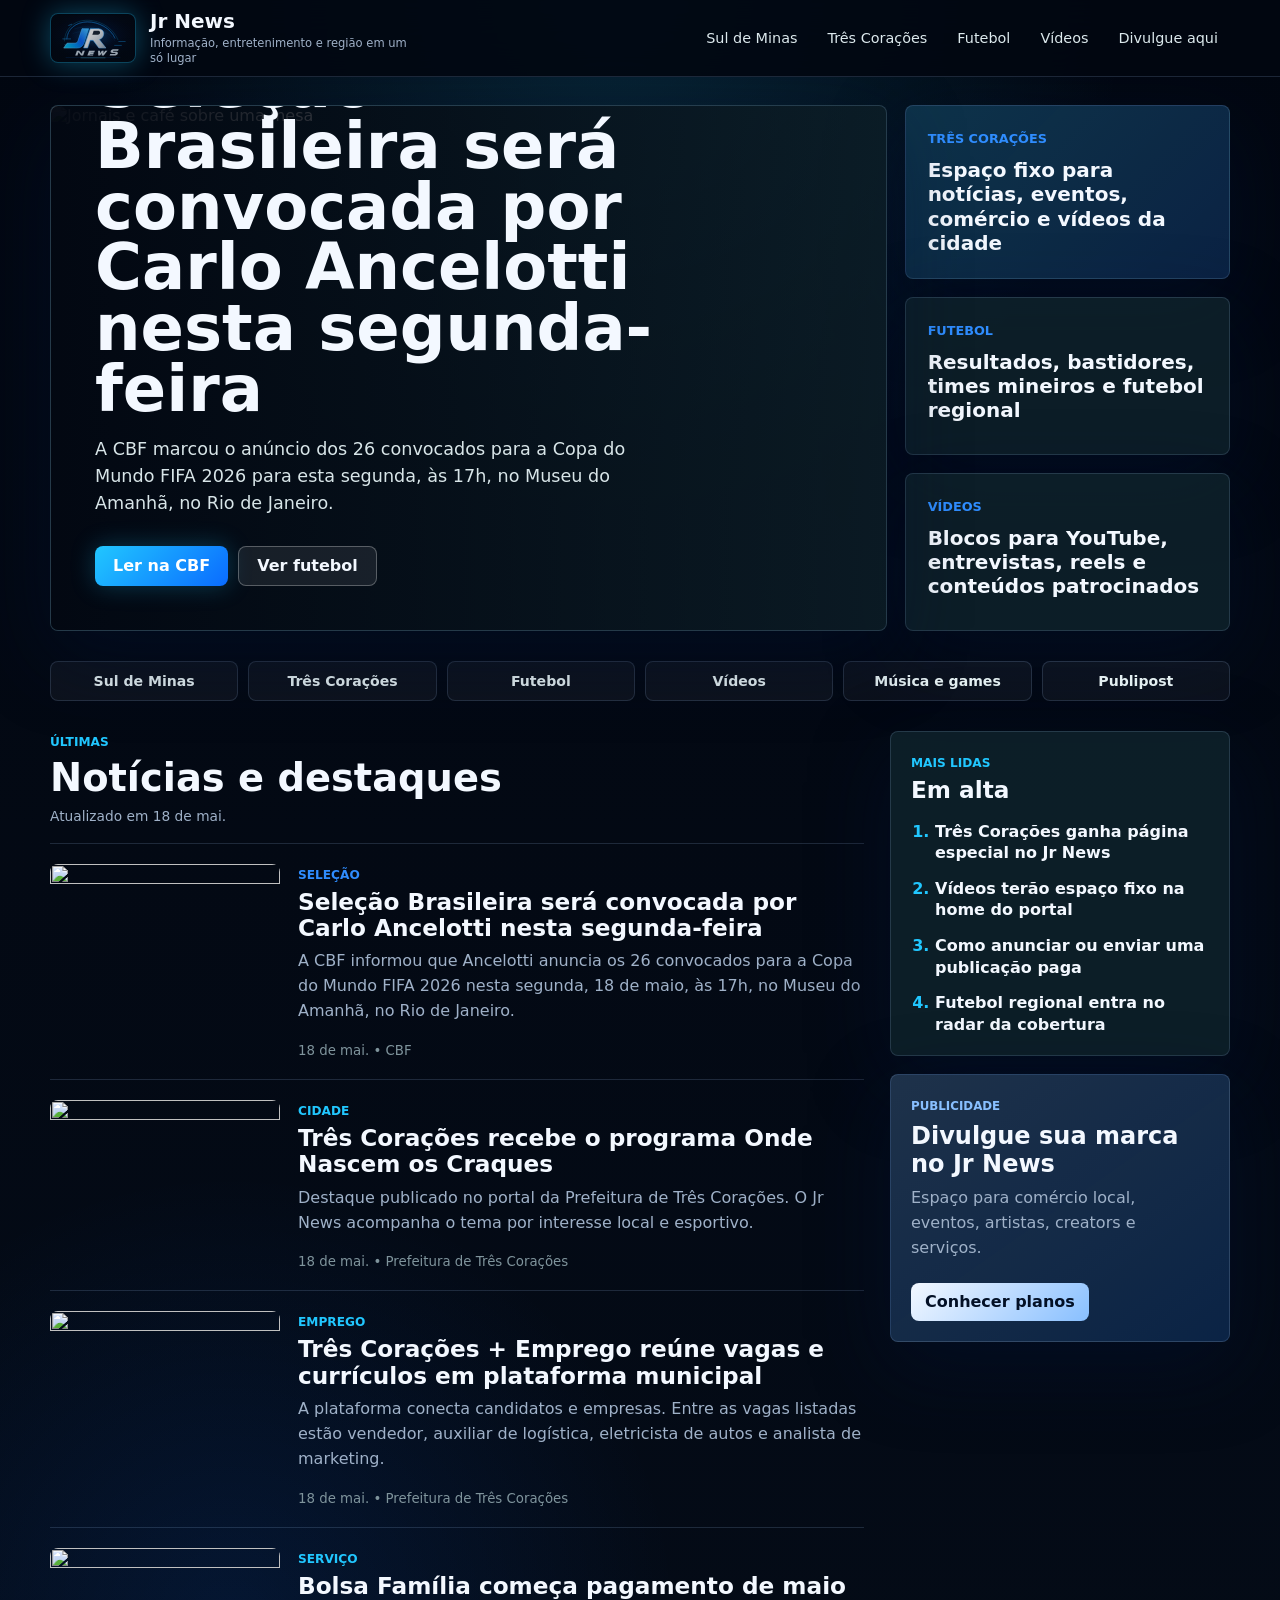
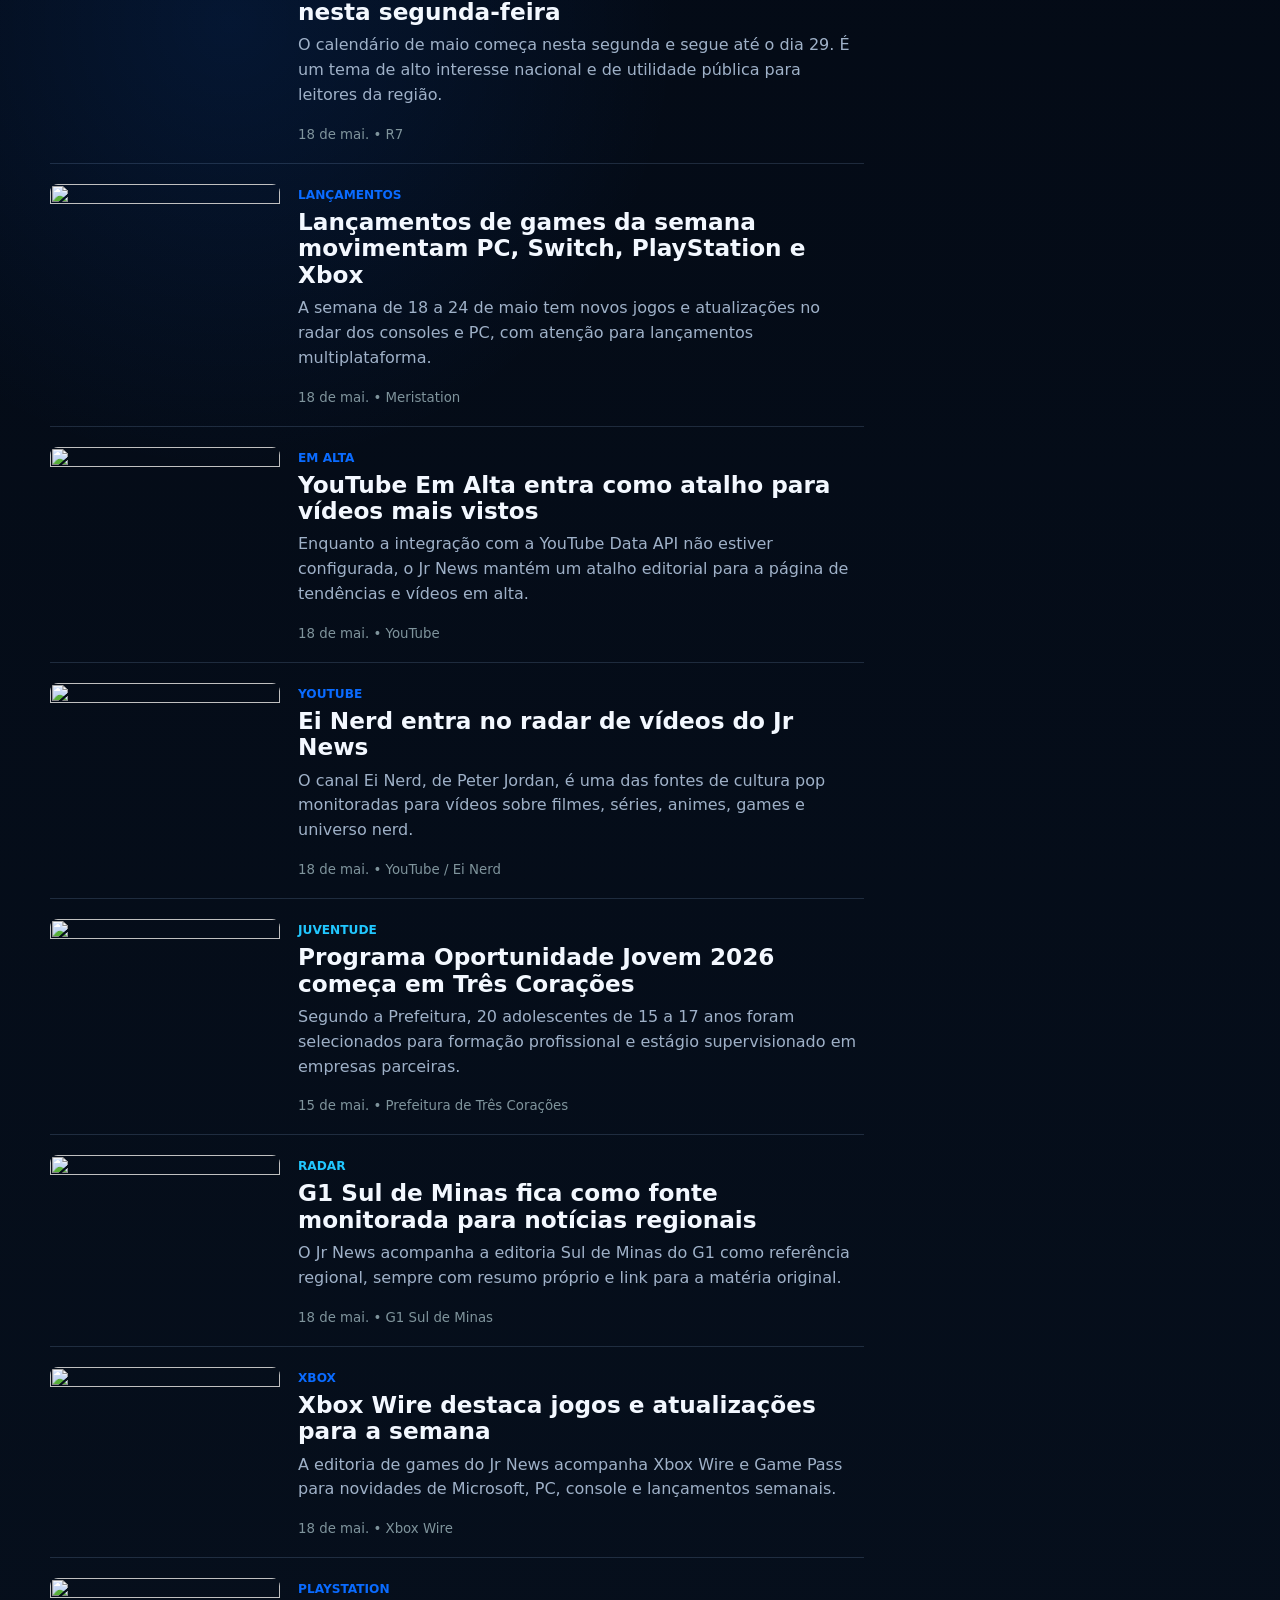
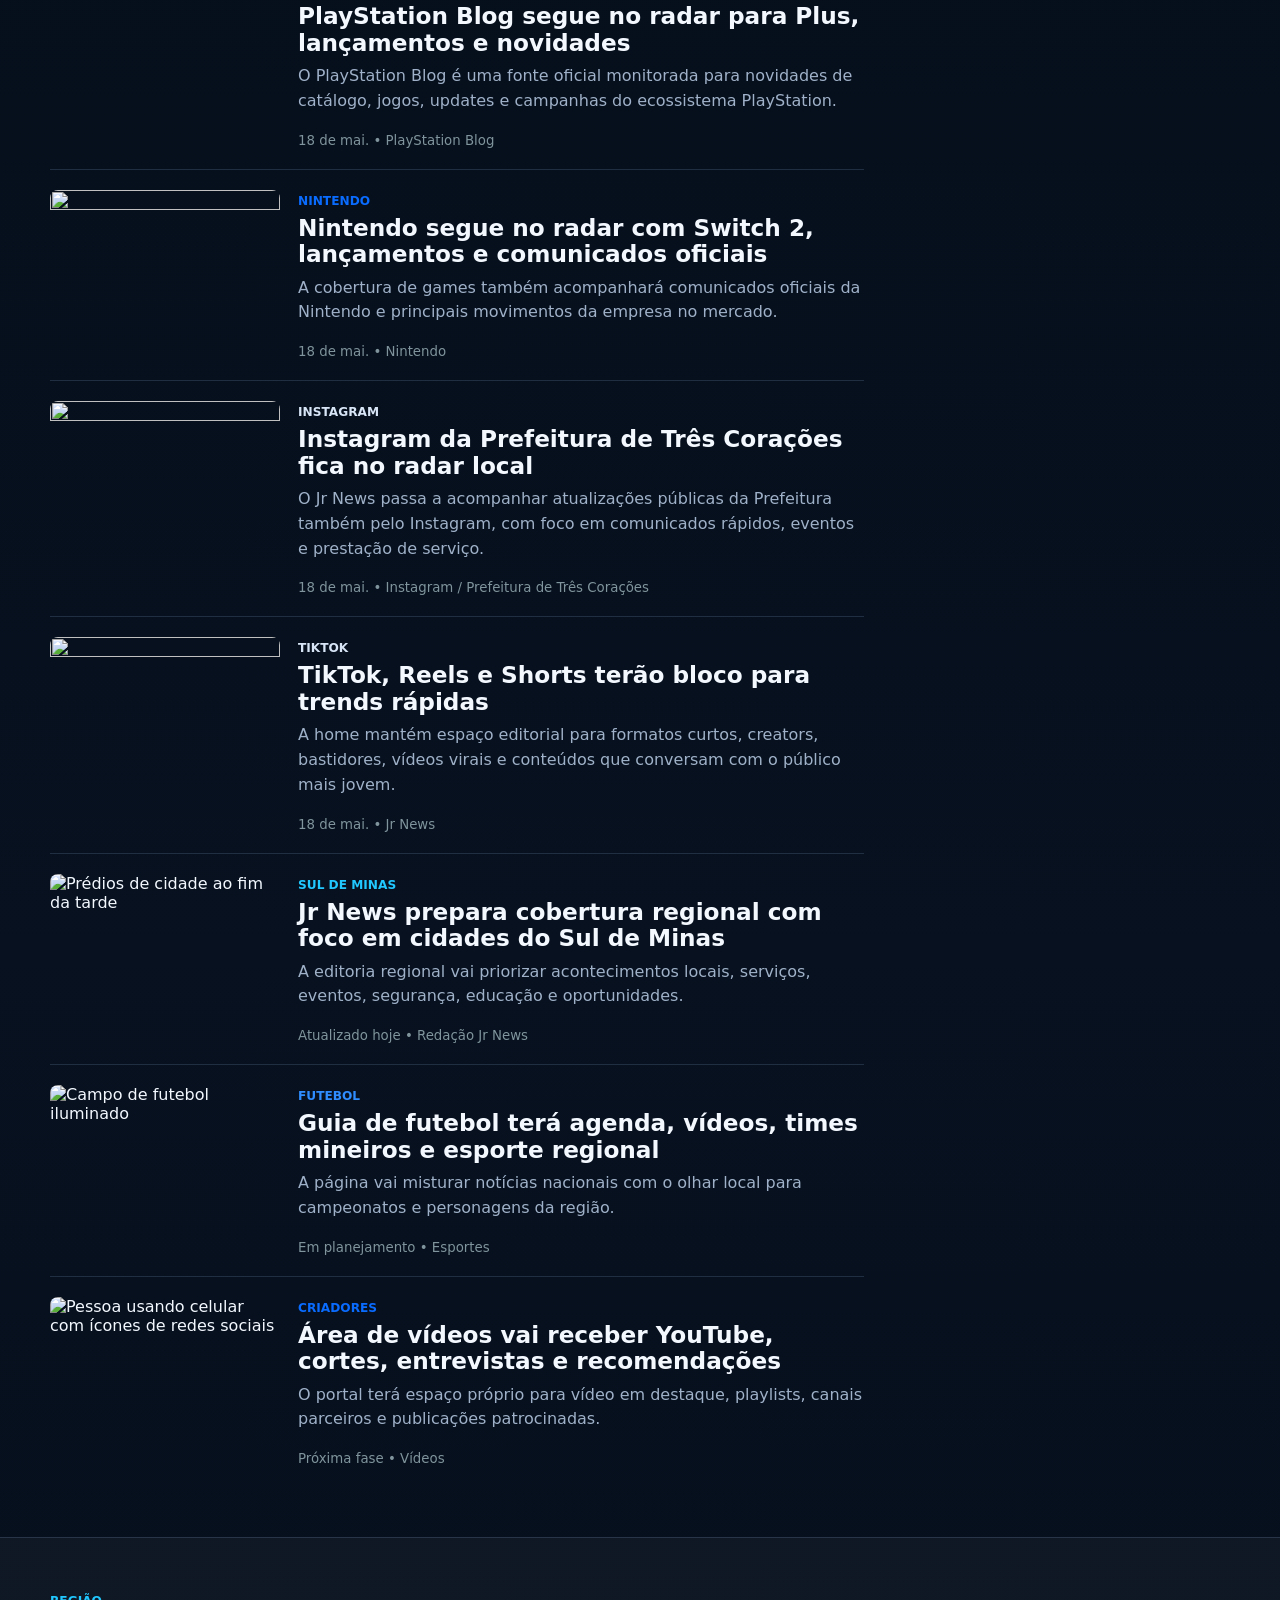
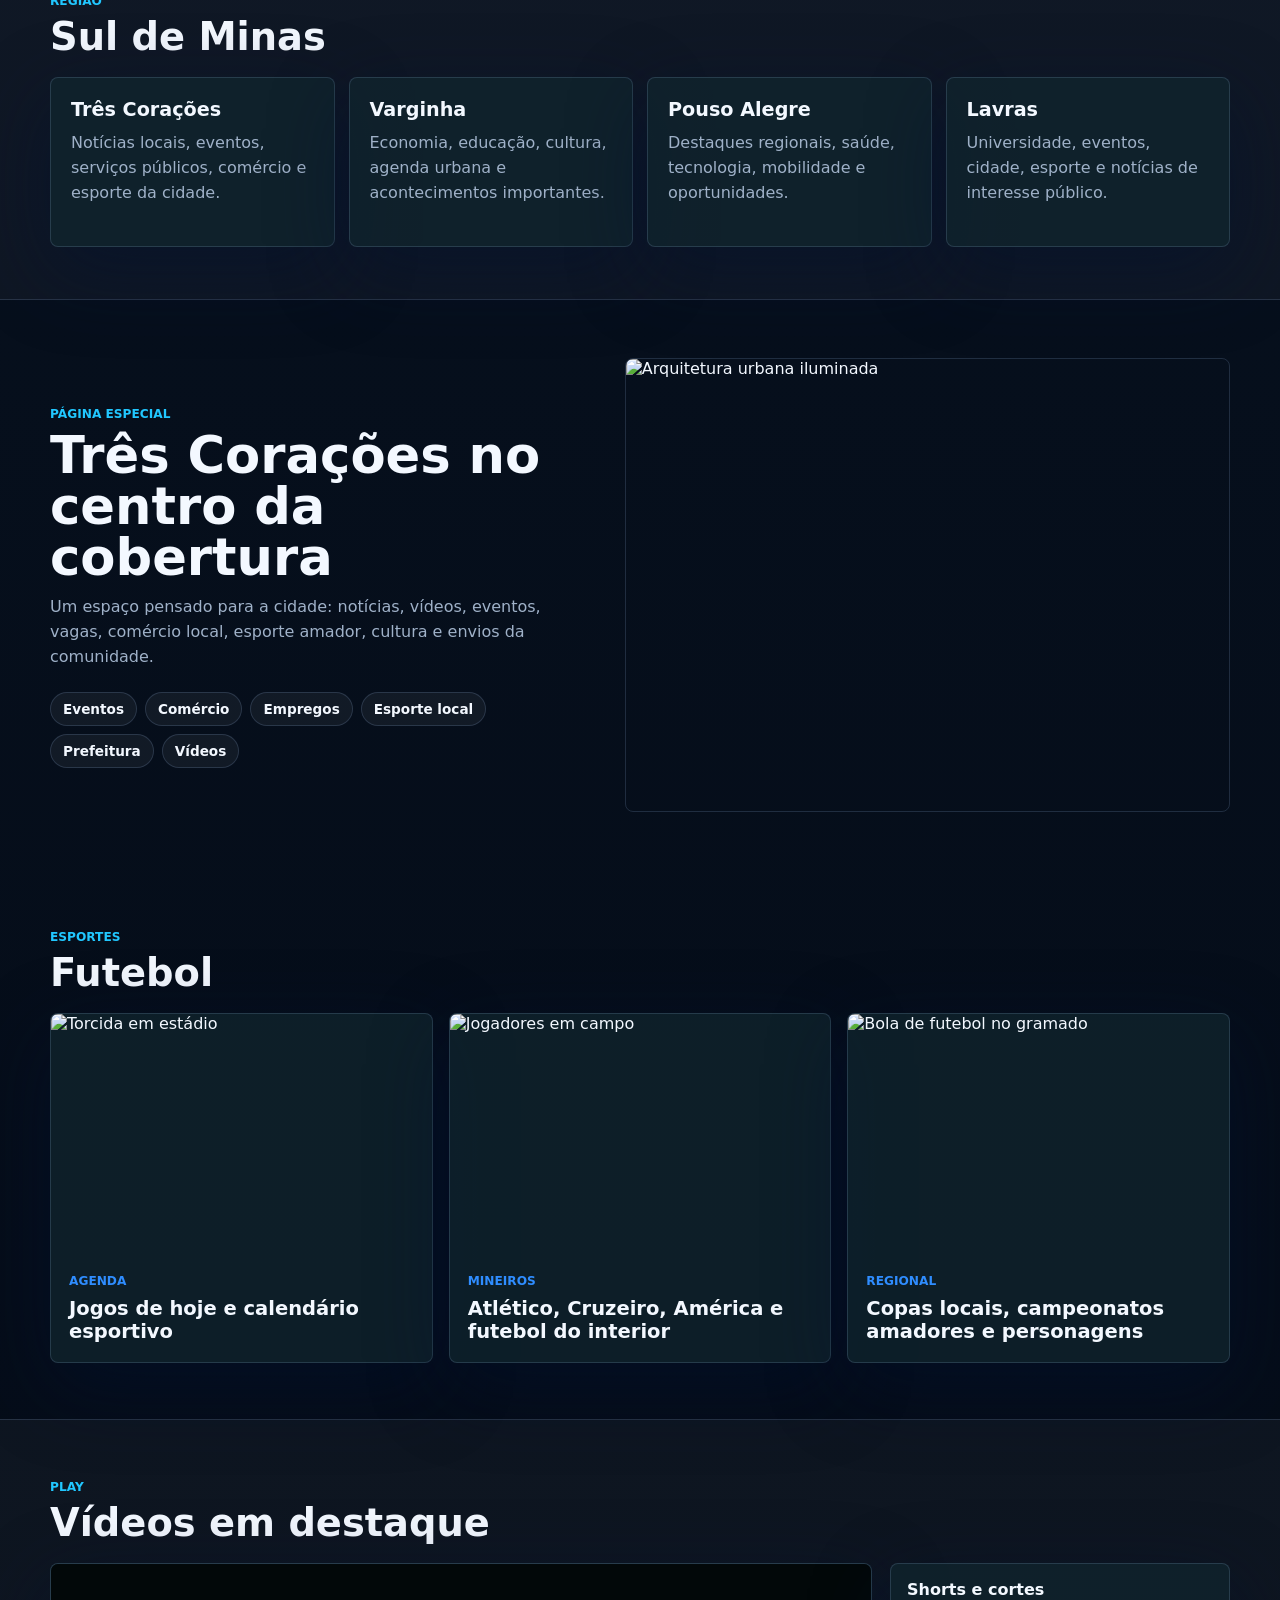
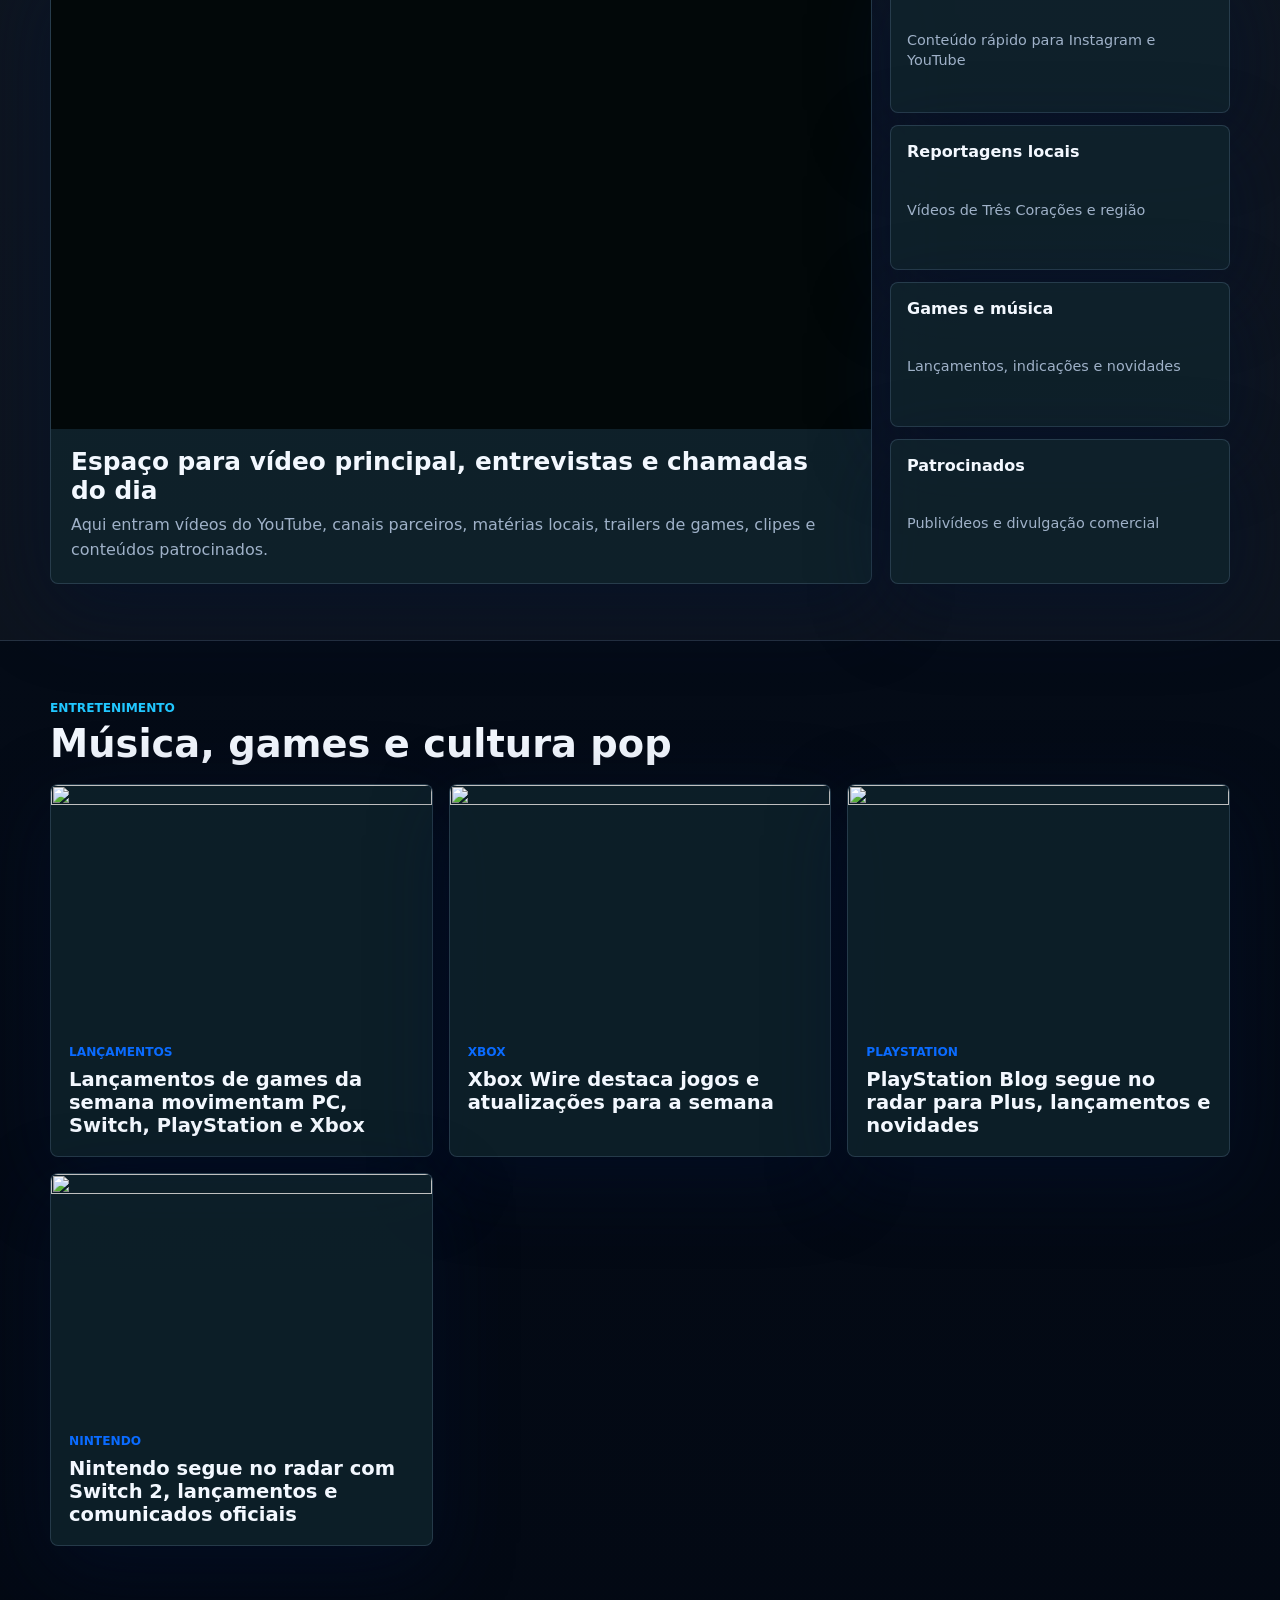
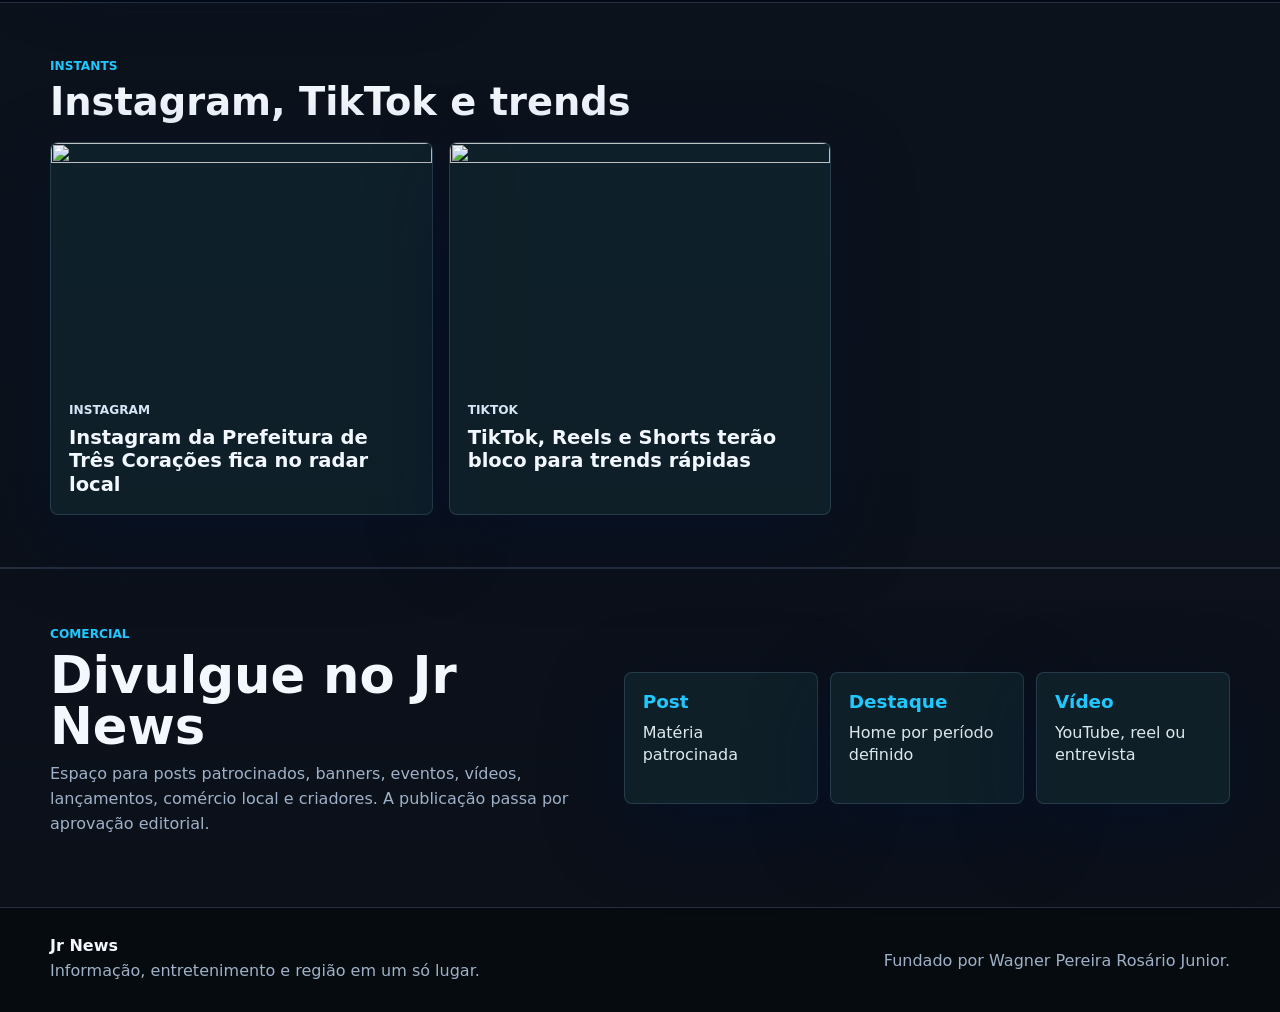
==== commit 10beb405: "Use lead story on homepage hero" ====
--- a/index.html
+++ b/index.html
@@ -44,15 +44,15 @@
             alt="Jornais e café sobre uma mesa"
           />
           <div class="lead-card__content">
-            <span class="eyebrow">Jr News</span>
-            <h1>Seu portal de notícias, vídeos e acontecimentos do Sul de Minas</h1>
+            <span class="eyebrow">Destaque do dia</span>
+            <h1>Seleção Brasileira será convocada por Carlo Ancelotti nesta segunda-feira</h1>
             <p>
-              Uma home dinâmica para reunir informação local, entretenimento, futebol,
-              cultura pop e oportunidades comerciais em um só lugar.
+              A CBF marcou o anúncio dos 26 convocados para a Copa do Mundo FIFA 2026
+              para esta segunda, às 17h, no Museu do Amanhã, no Rio de Janeiro.
             </p>
             <div class="actions">
-              <a class="button button--primary" href="./sul-de-minas.html">Ver destaques</a>
-              <a class="button button--ghost" href="./divulgue.html">Anunciar</a>
+              <a class="button button--primary" href="https://www.cbf.com.br/selecao-brasileira/noticias/selecao-masculina/a/selecao-sera-convocada-por-ancelotti-para-copa-do-mundo-nesta-segunda-feira" target="_blank" rel="noreferrer">Ler na CBF</a>
+              <a class="button button--ghost" href="./futebol.html">Ver futebol</a>
             </div>
           </div>
         </article>
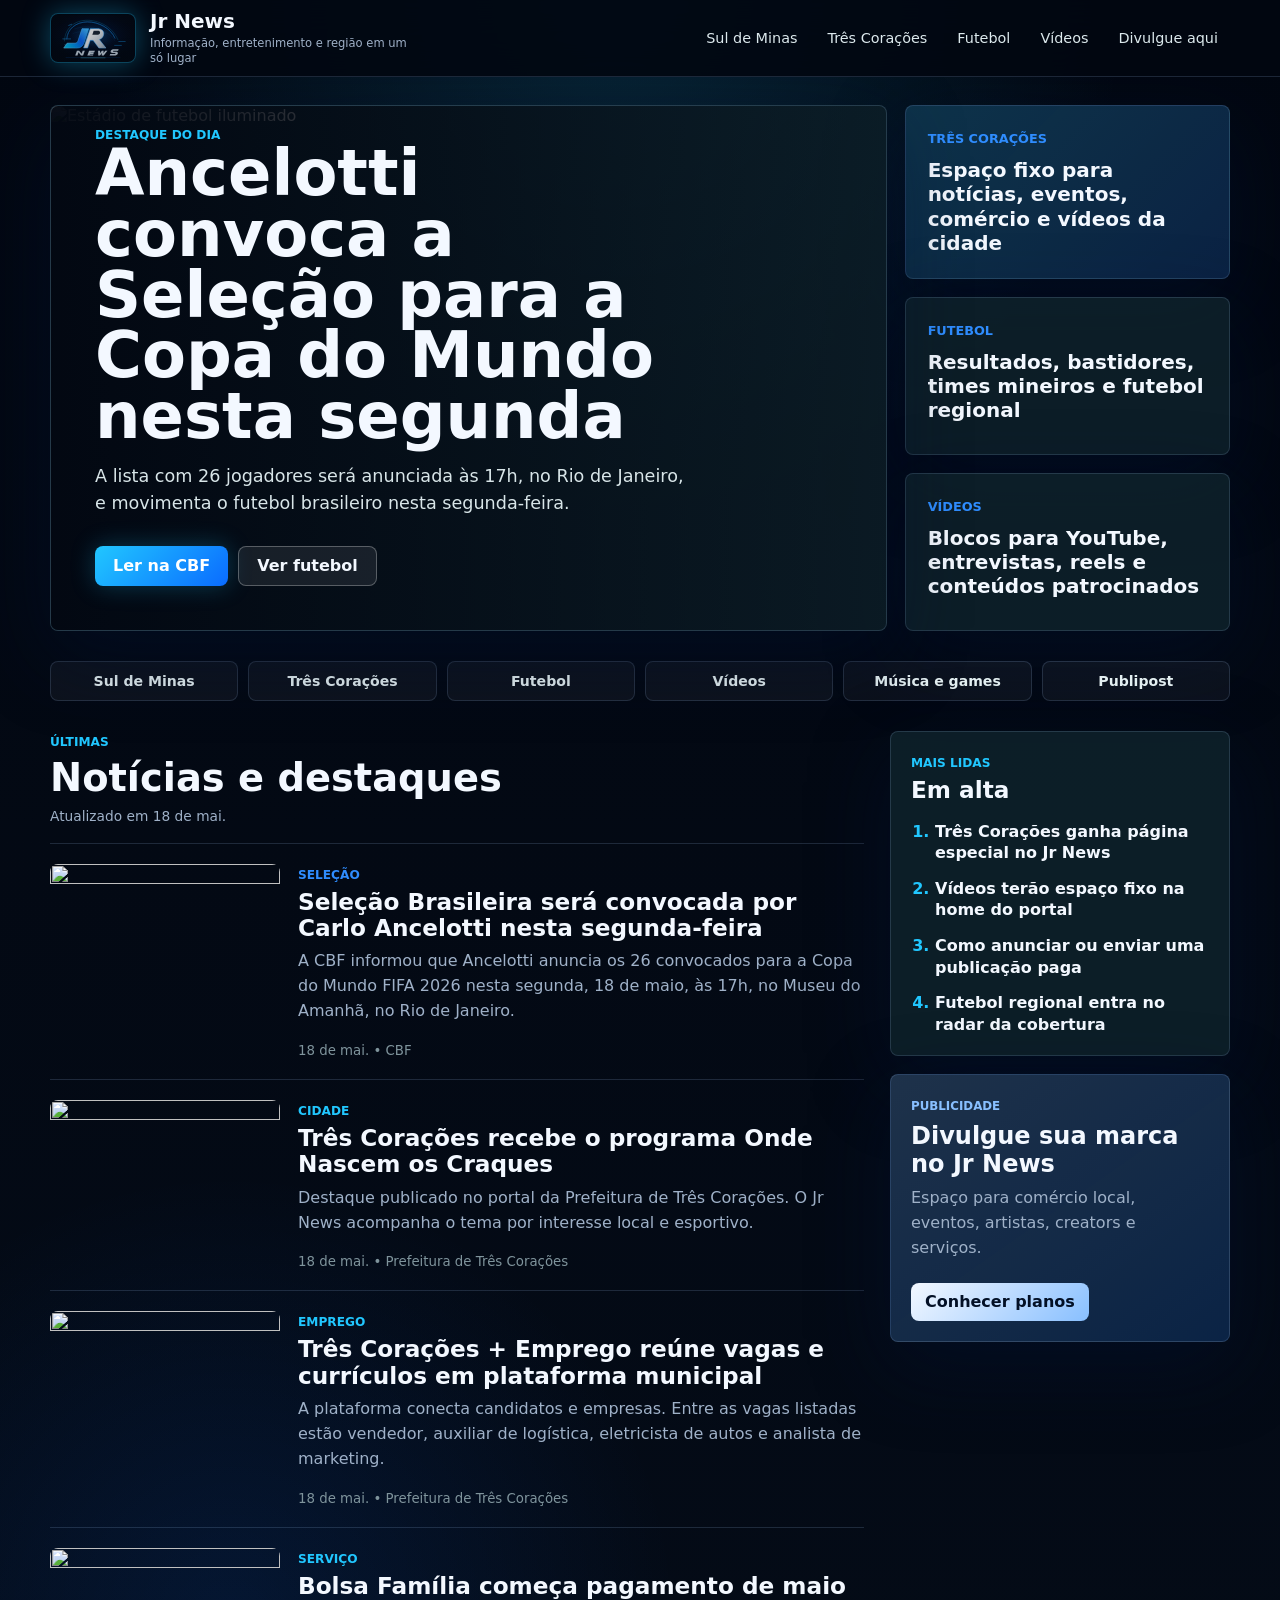
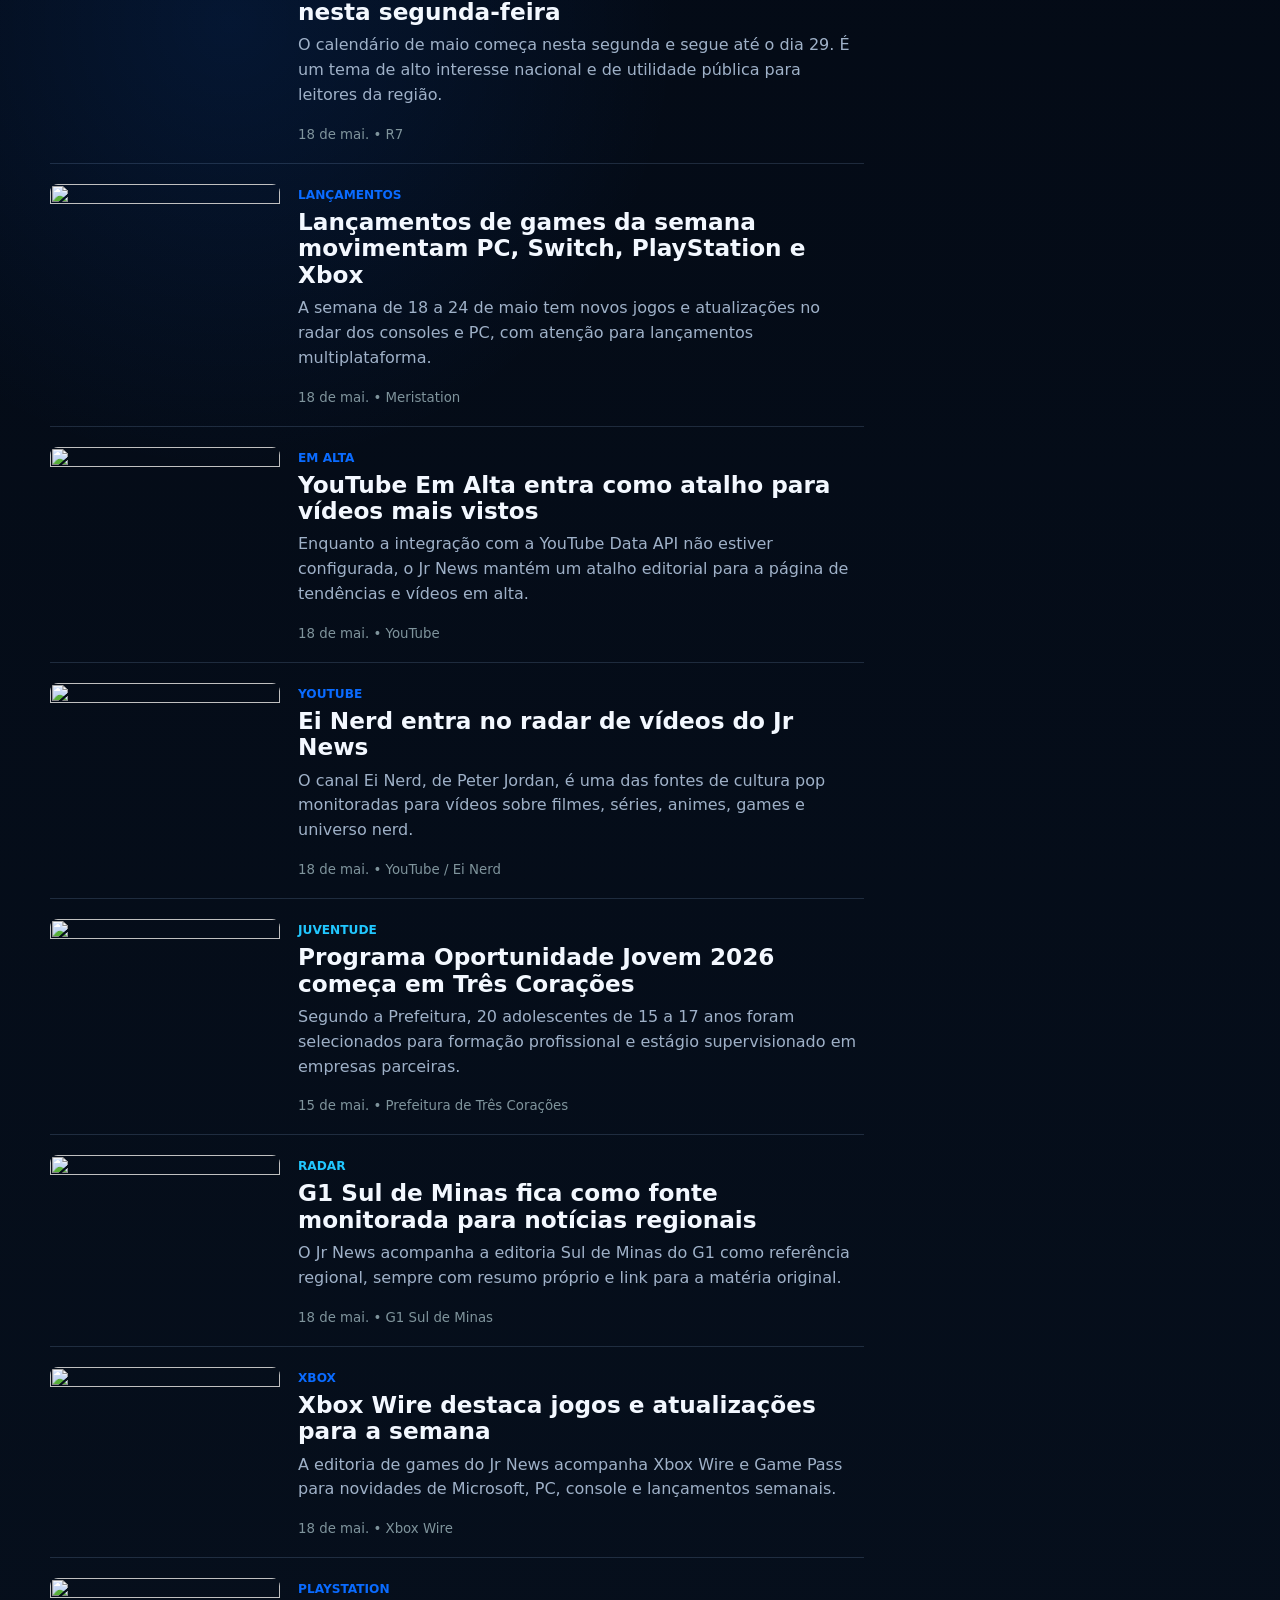
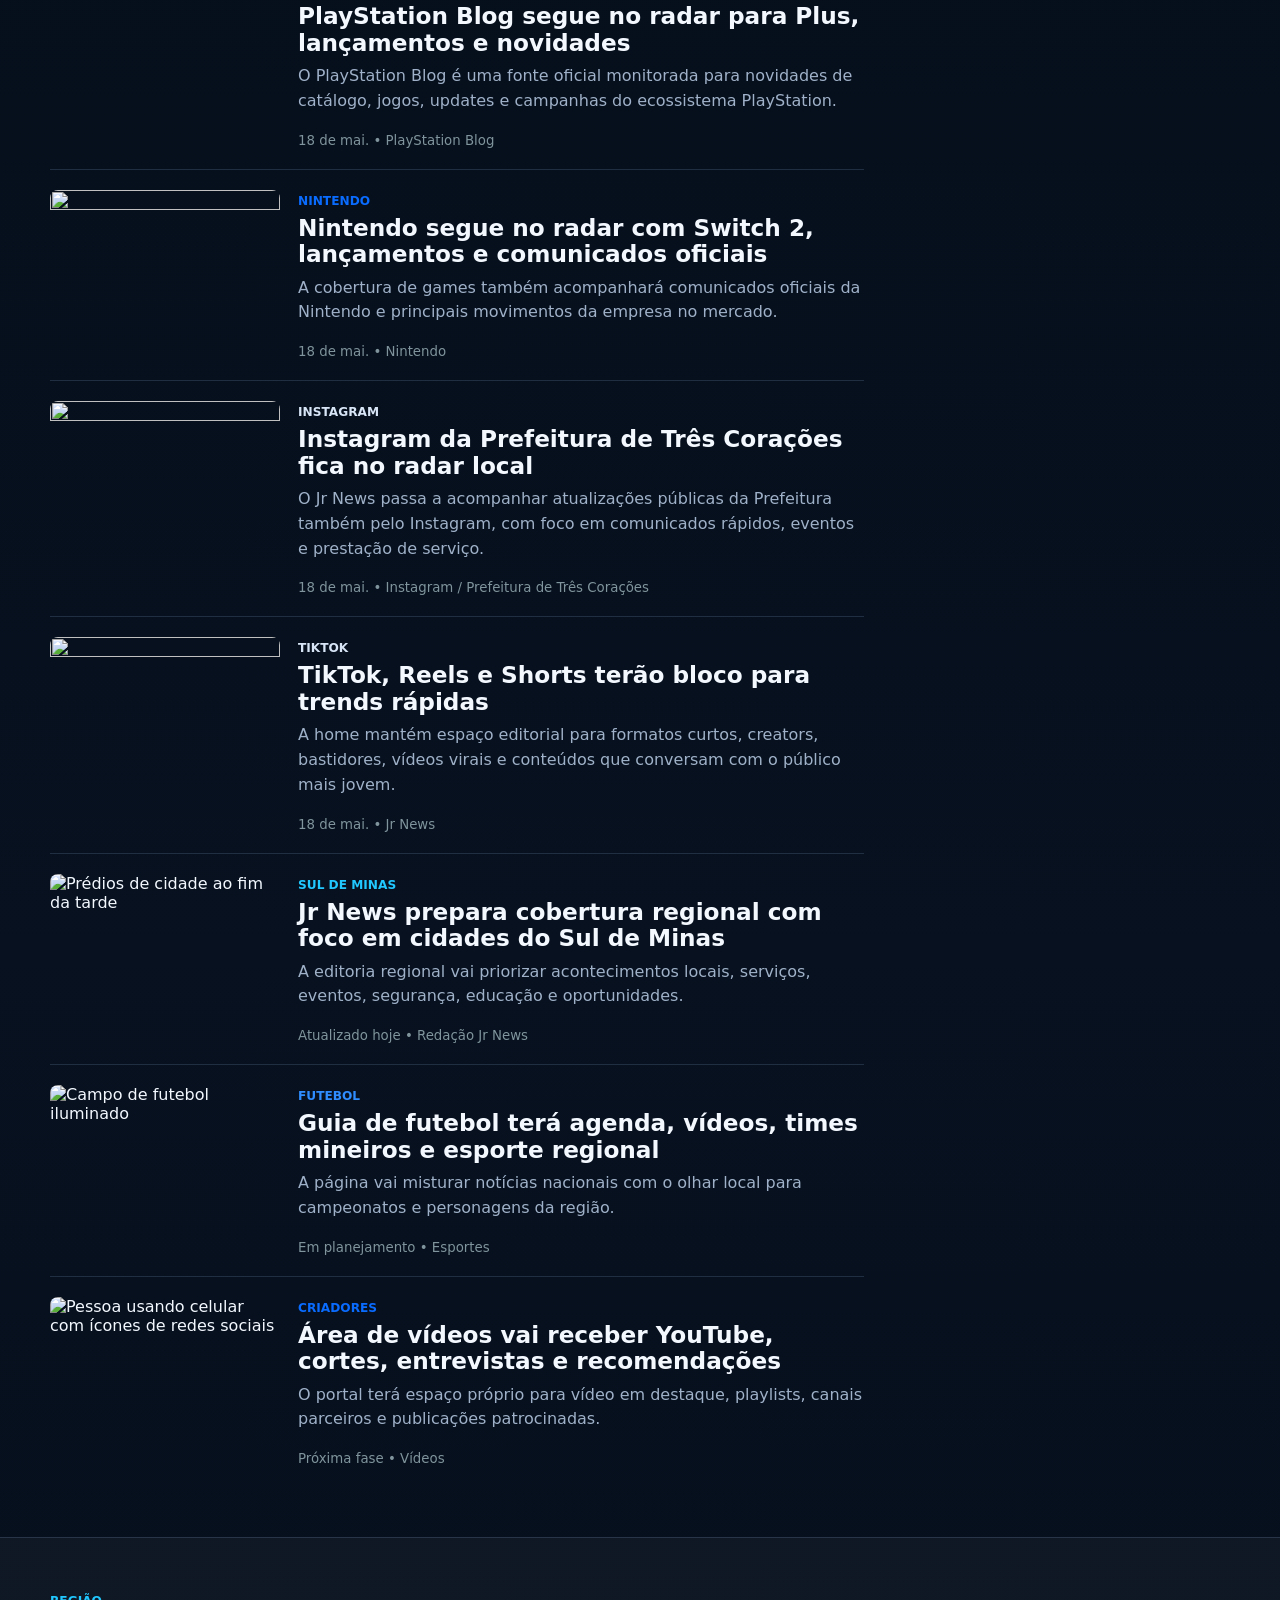
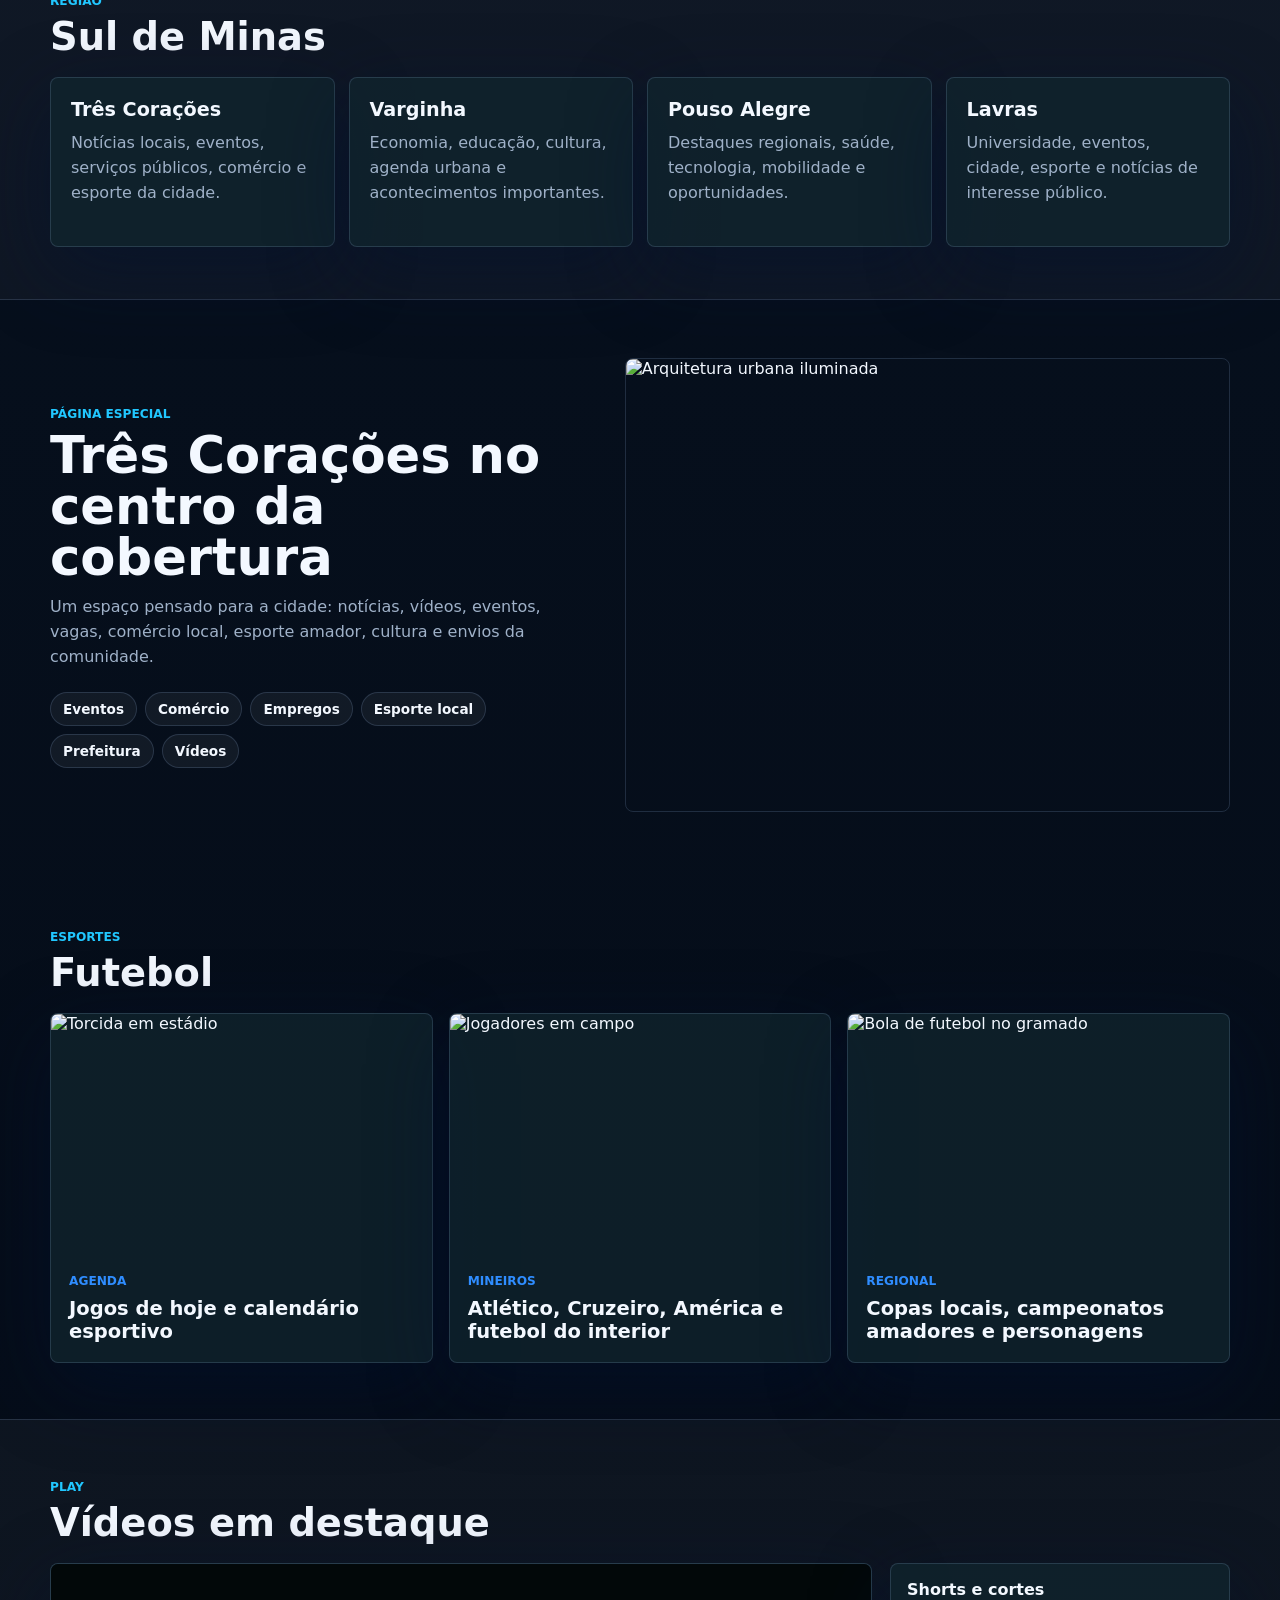
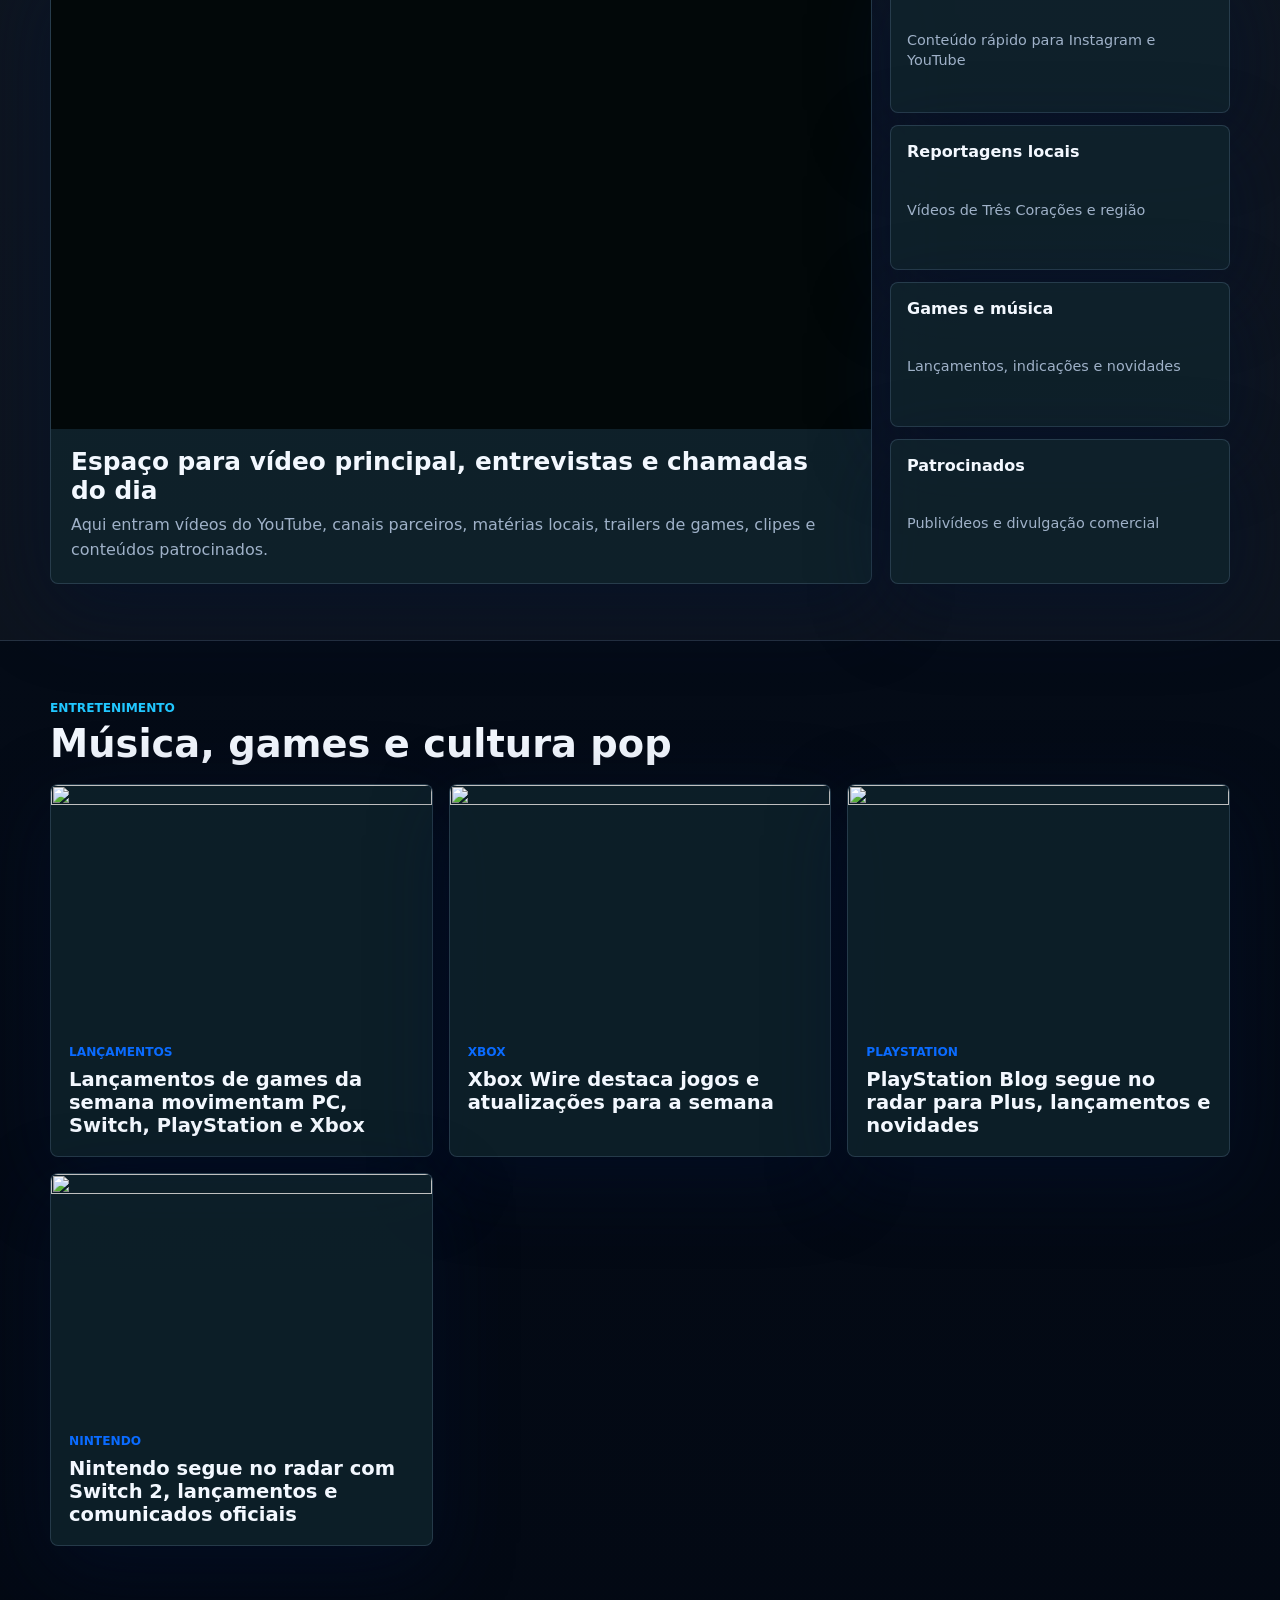
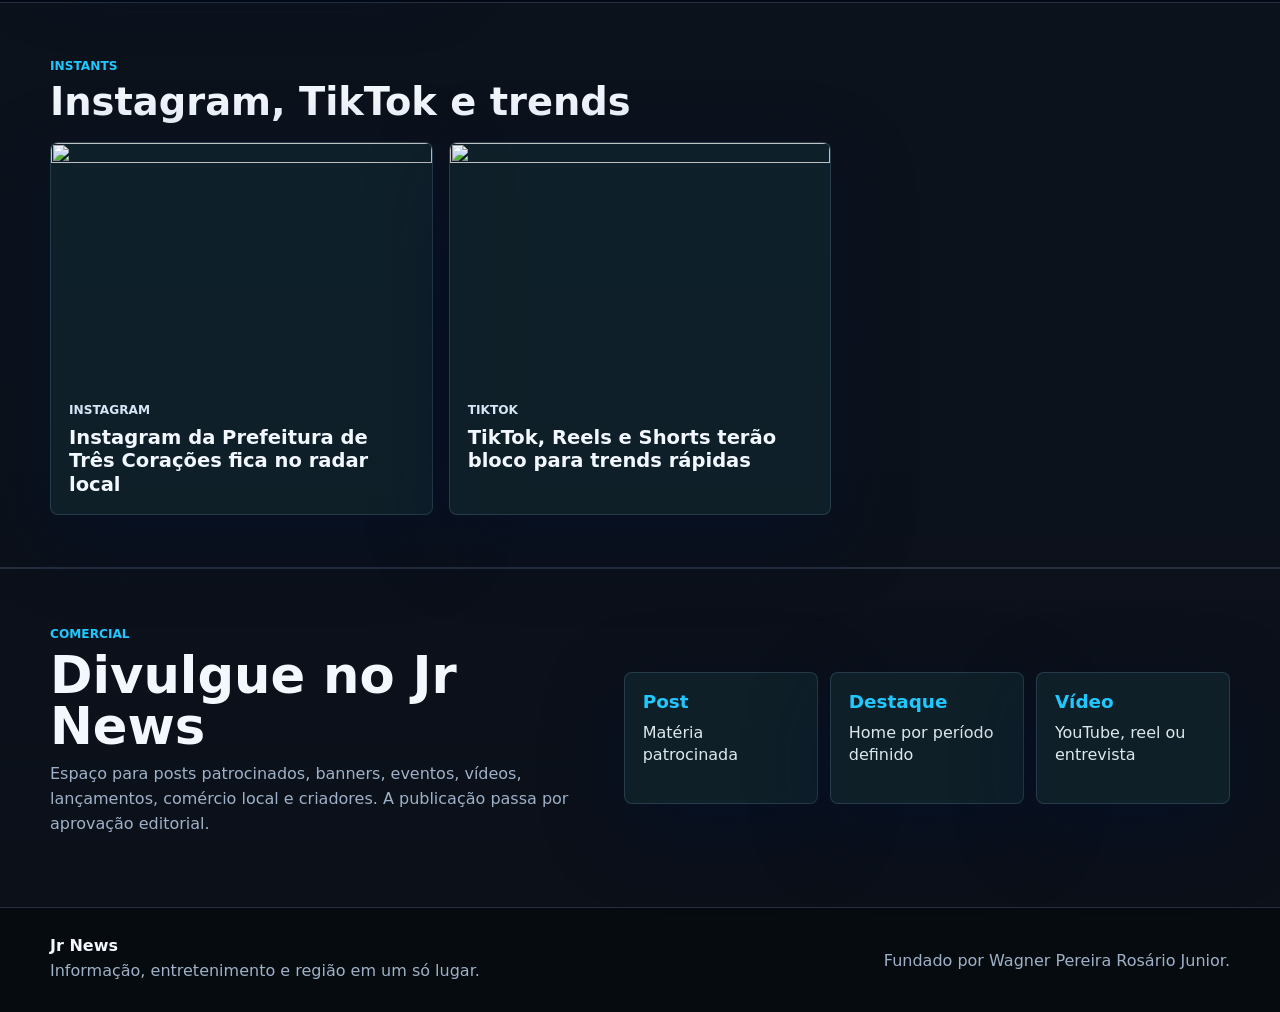
==== commit 9033d081: "Update homepage lead story image" ====
--- a/index.html
+++ b/index.html
@@ -40,15 +40,15 @@
       <section class="hero shell" aria-label="Principais destaques">
         <article class="lead-card">
           <img
-            src="https://images.unsplash.com/photo-1495020689067-958852a7765e?auto=format&fit=crop&w=1400&q=80"
-            alt="Jornais e café sobre uma mesa"
+            src="https://images.unsplash.com/photo-1574629810360-7efbbe195018?auto=format&fit=crop&w=1400&q=80"
+            alt="Estádio de futebol iluminado"
           />
           <div class="lead-card__content">
             <span class="eyebrow">Destaque do dia</span>
-            <h1>Seleção Brasileira será convocada por Carlo Ancelotti nesta segunda-feira</h1>
+            <h1>Ancelotti convoca a Seleção para a Copa do Mundo nesta segunda</h1>
             <p>
-              A CBF marcou o anúncio dos 26 convocados para a Copa do Mundo FIFA 2026
-              para esta segunda, às 17h, no Museu do Amanhã, no Rio de Janeiro.
+              A lista com 26 jogadores será anunciada às 17h, no Rio de Janeiro,
+              e movimenta o futebol brasileiro nesta segunda-feira.
             </p>
             <div class="actions">
               <a class="button button--primary" href="https://www.cbf.com.br/selecao-brasileira/noticias/selecao-masculina/a/selecao-sera-convocada-por-ancelotti-para-copa-do-mundo-nesta-segunda-feira" target="_blank" rel="noreferrer">Ler na CBF</a>
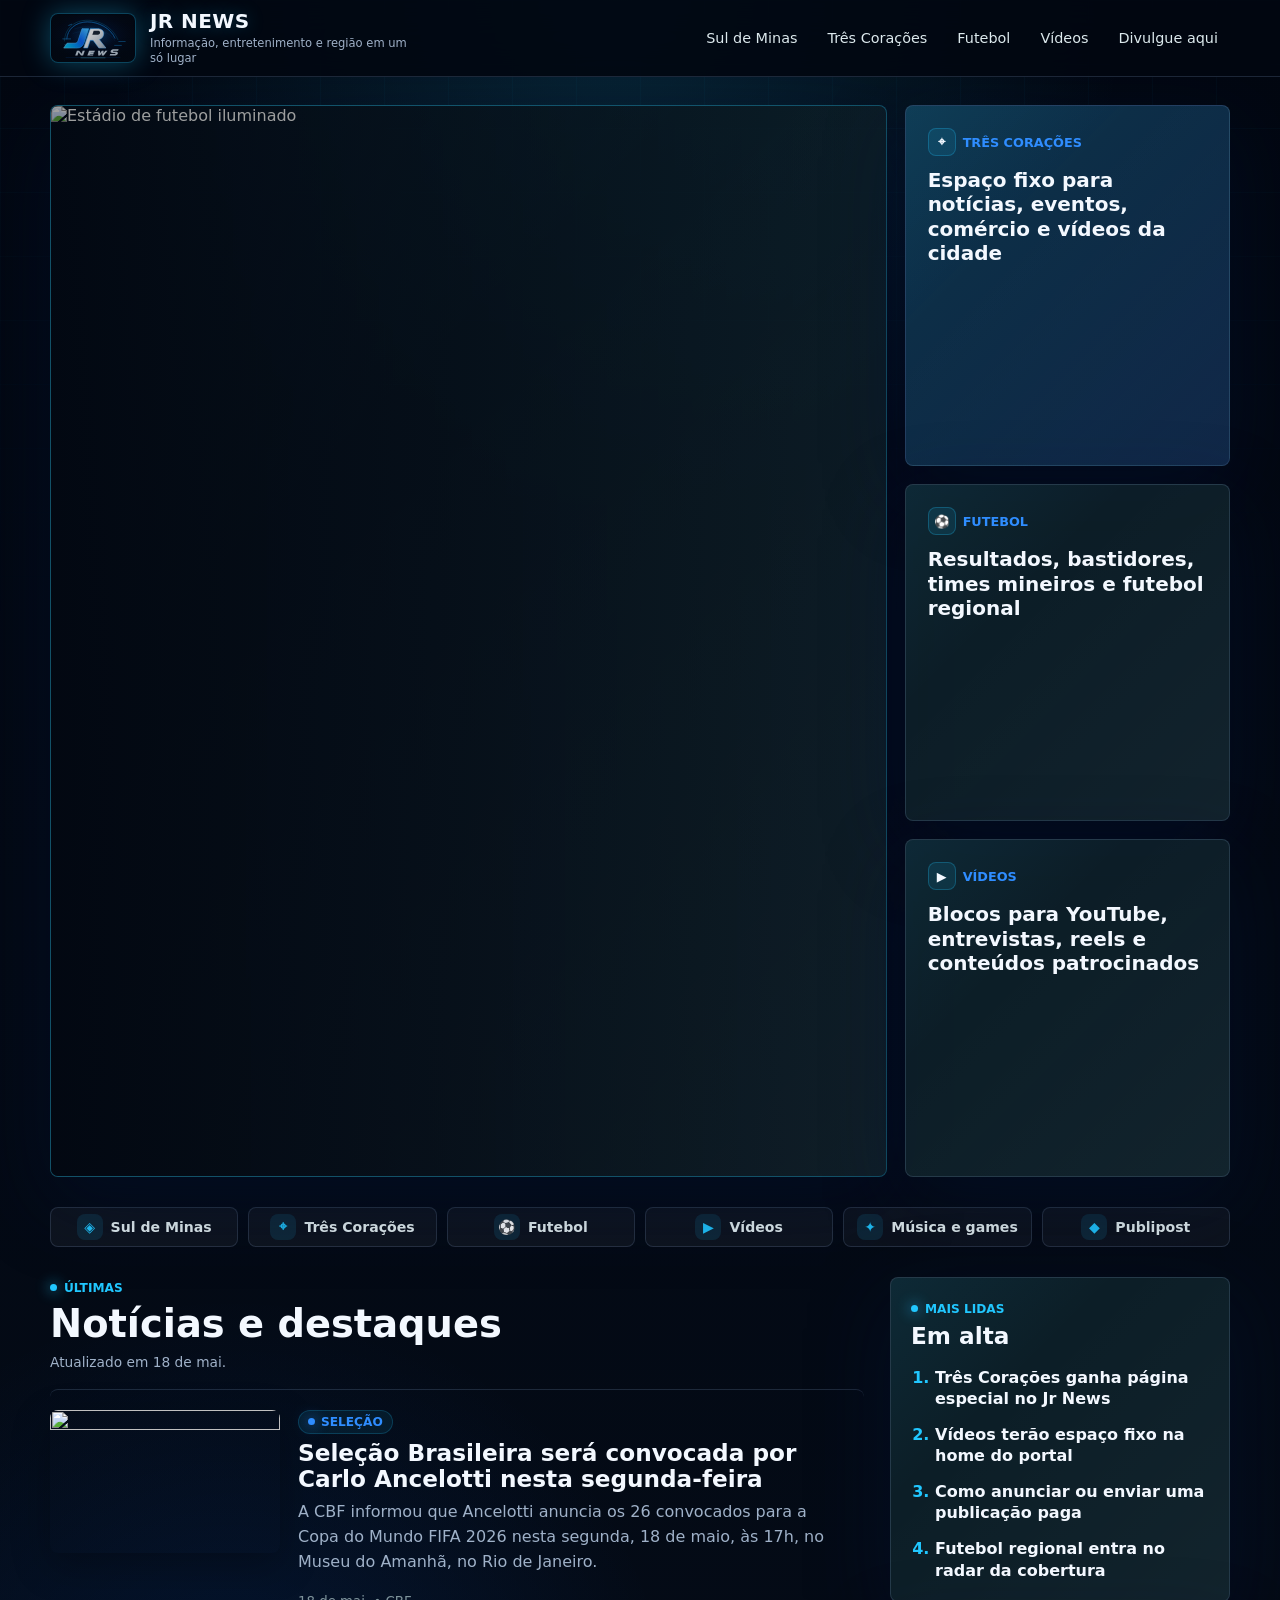
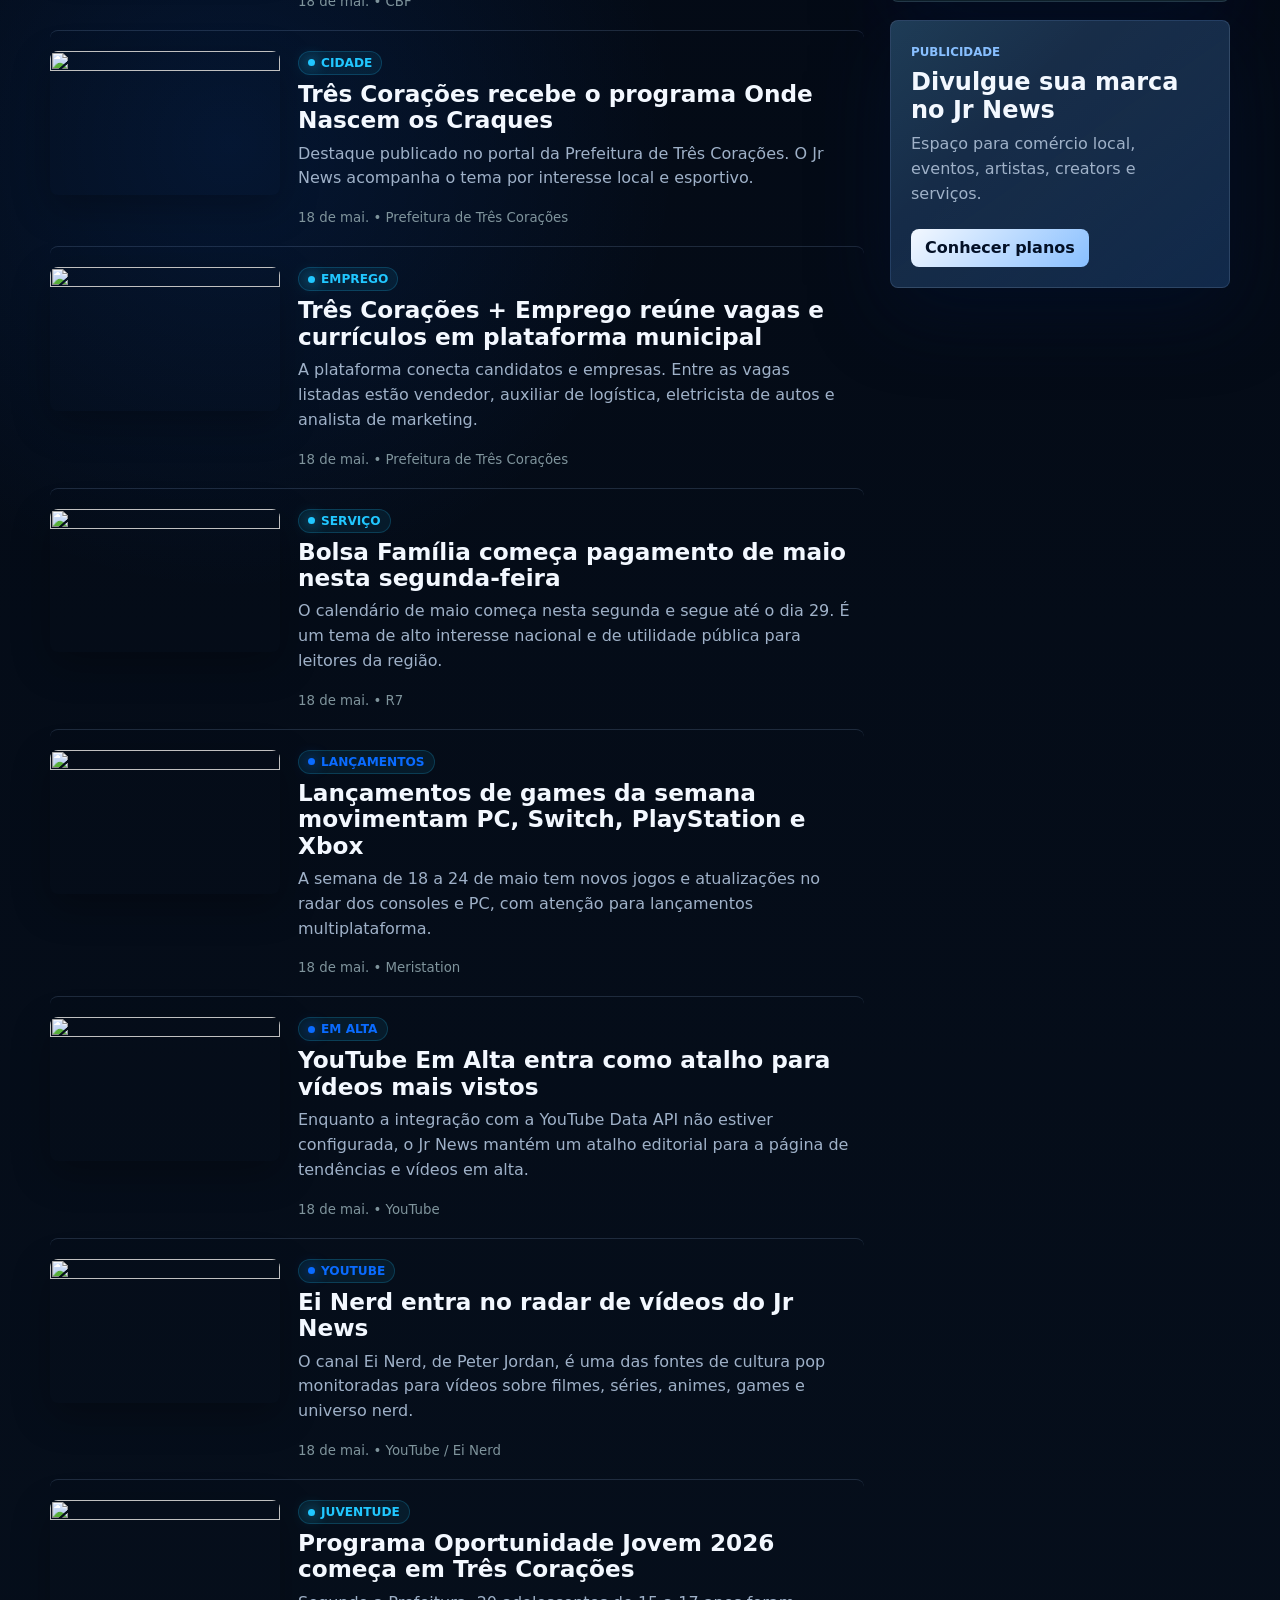
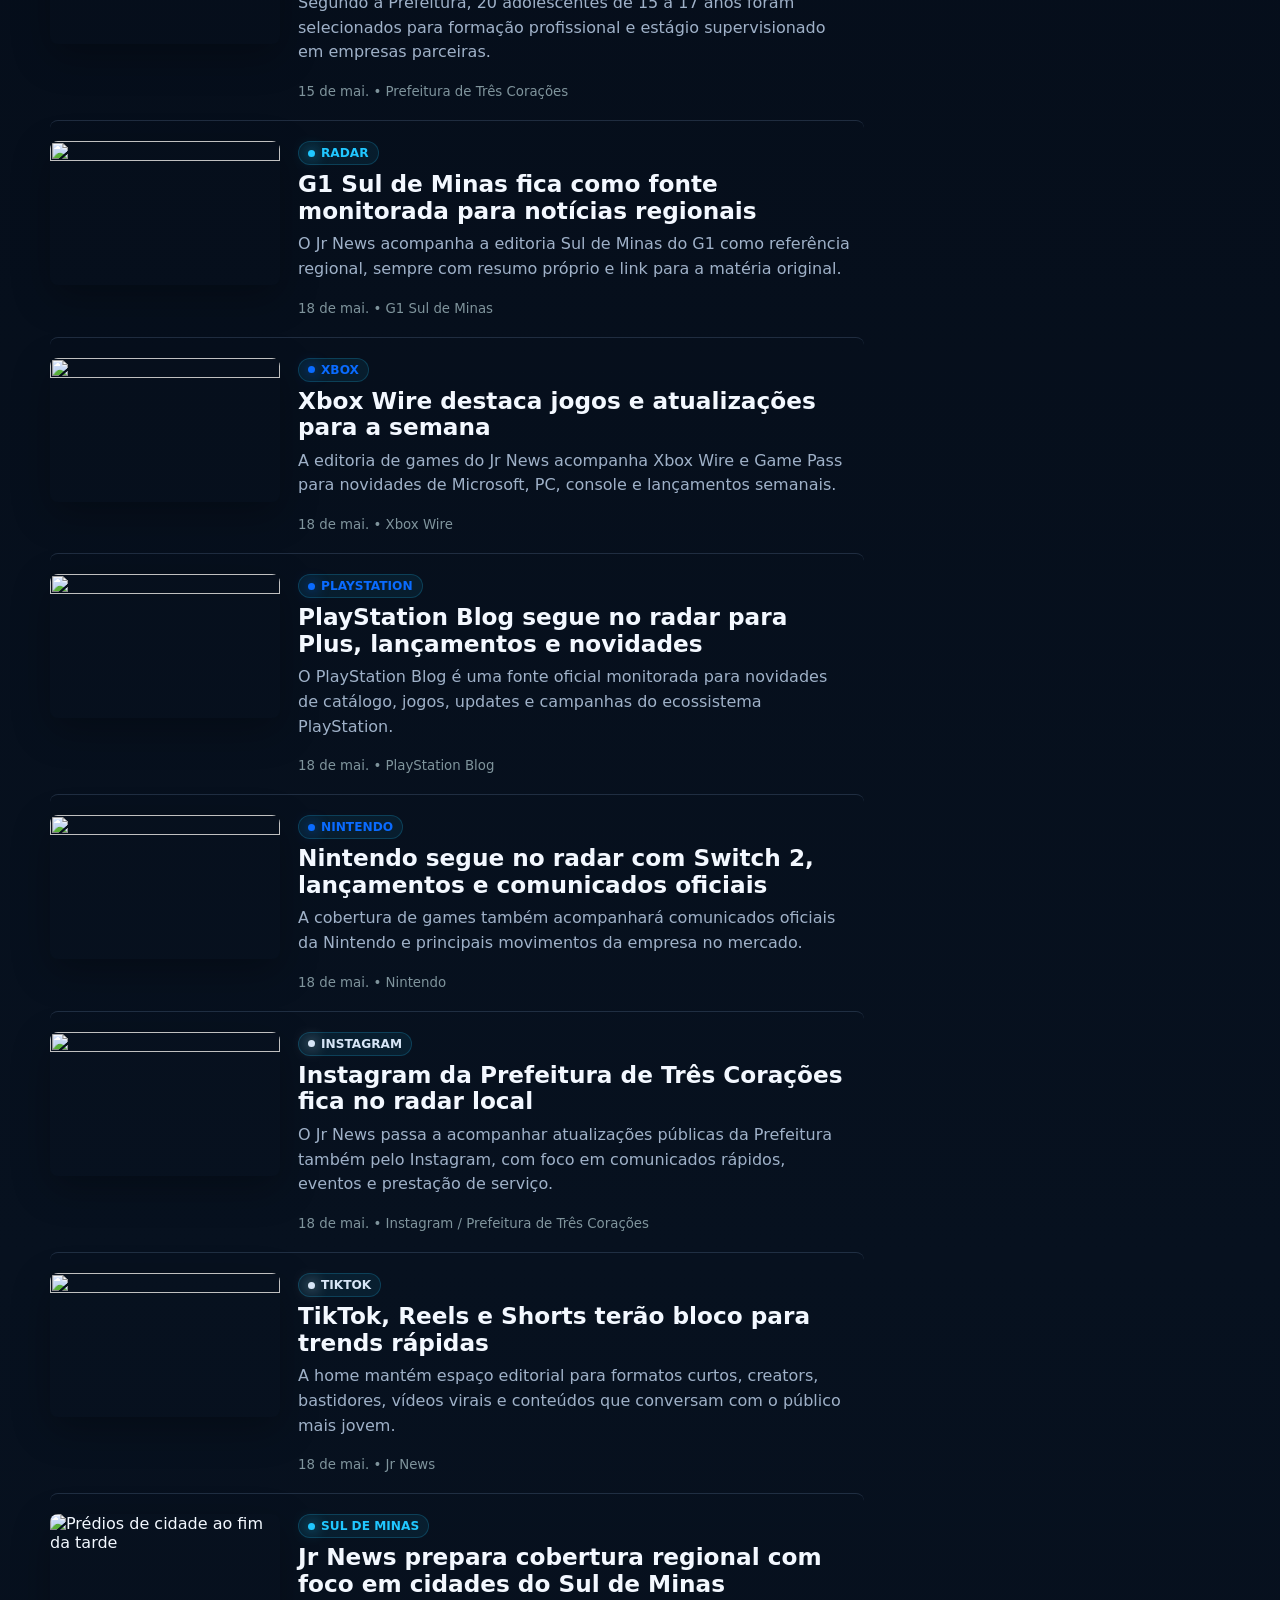
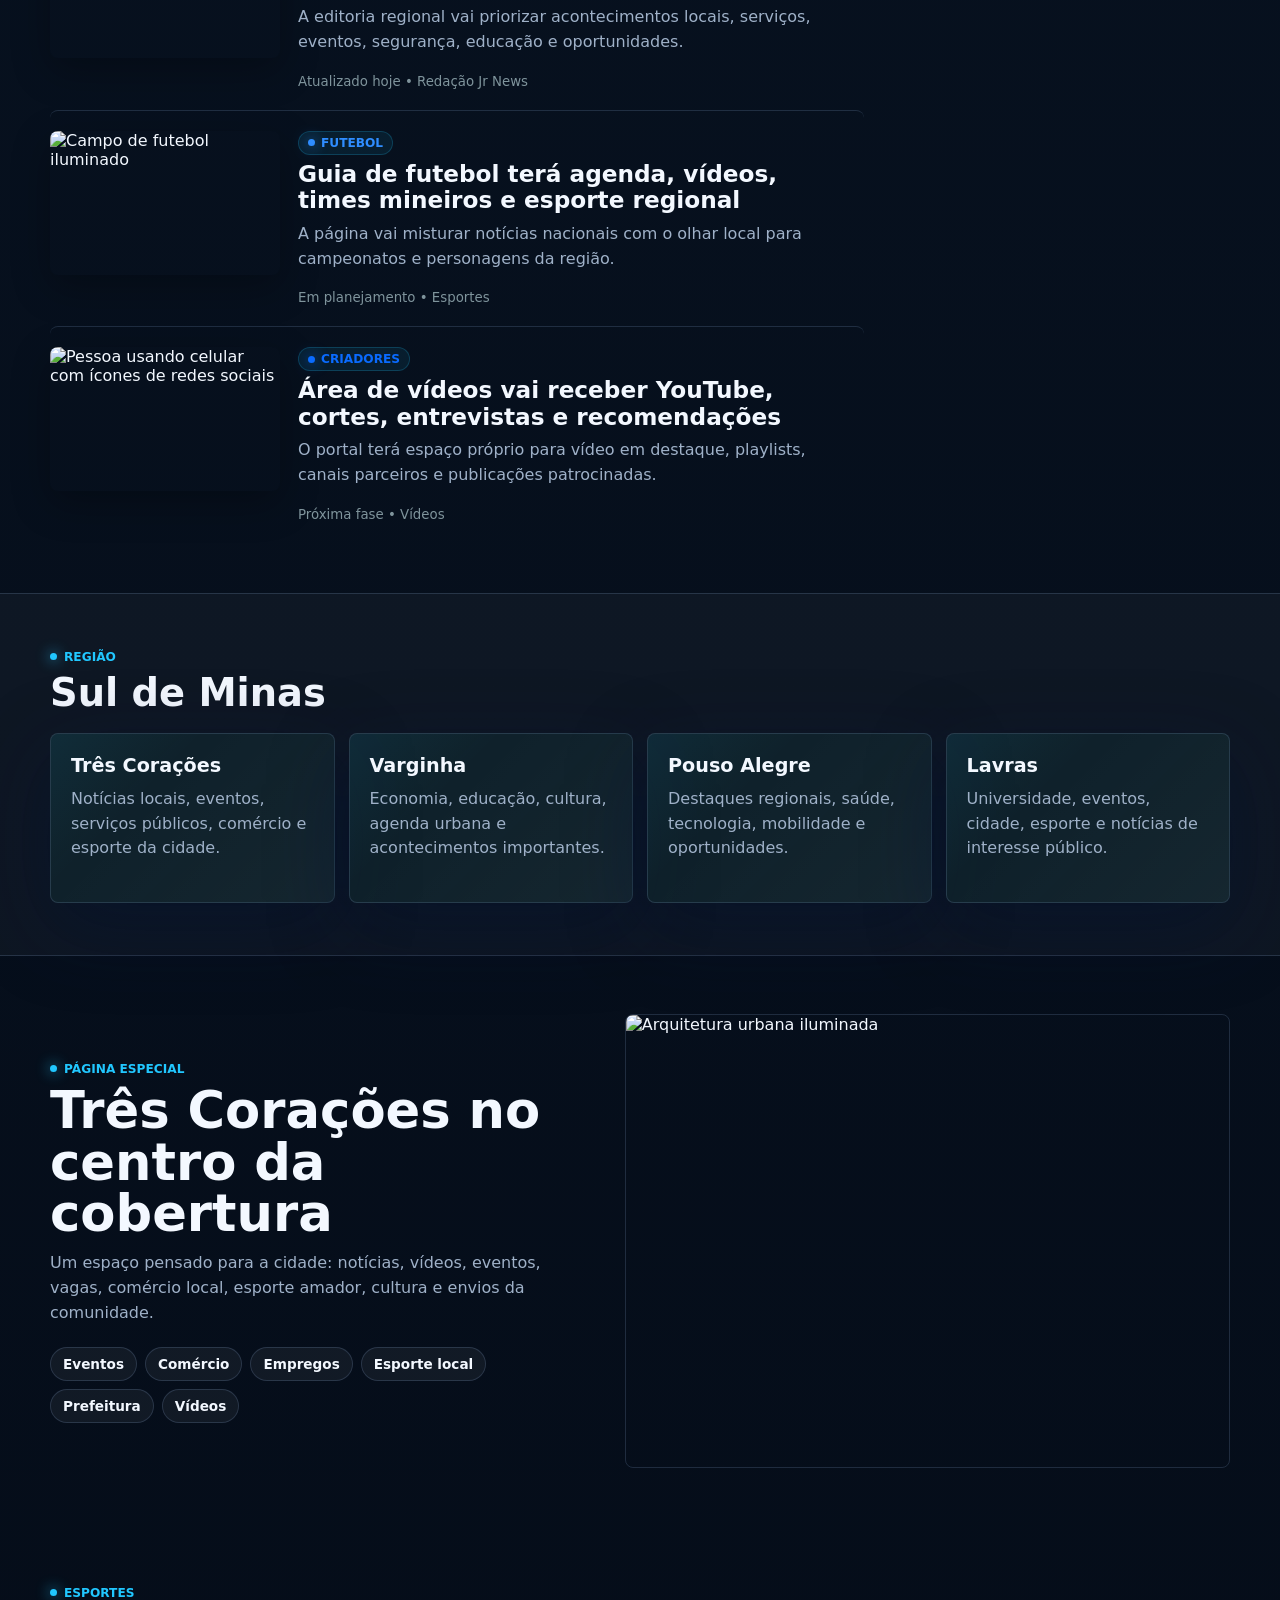
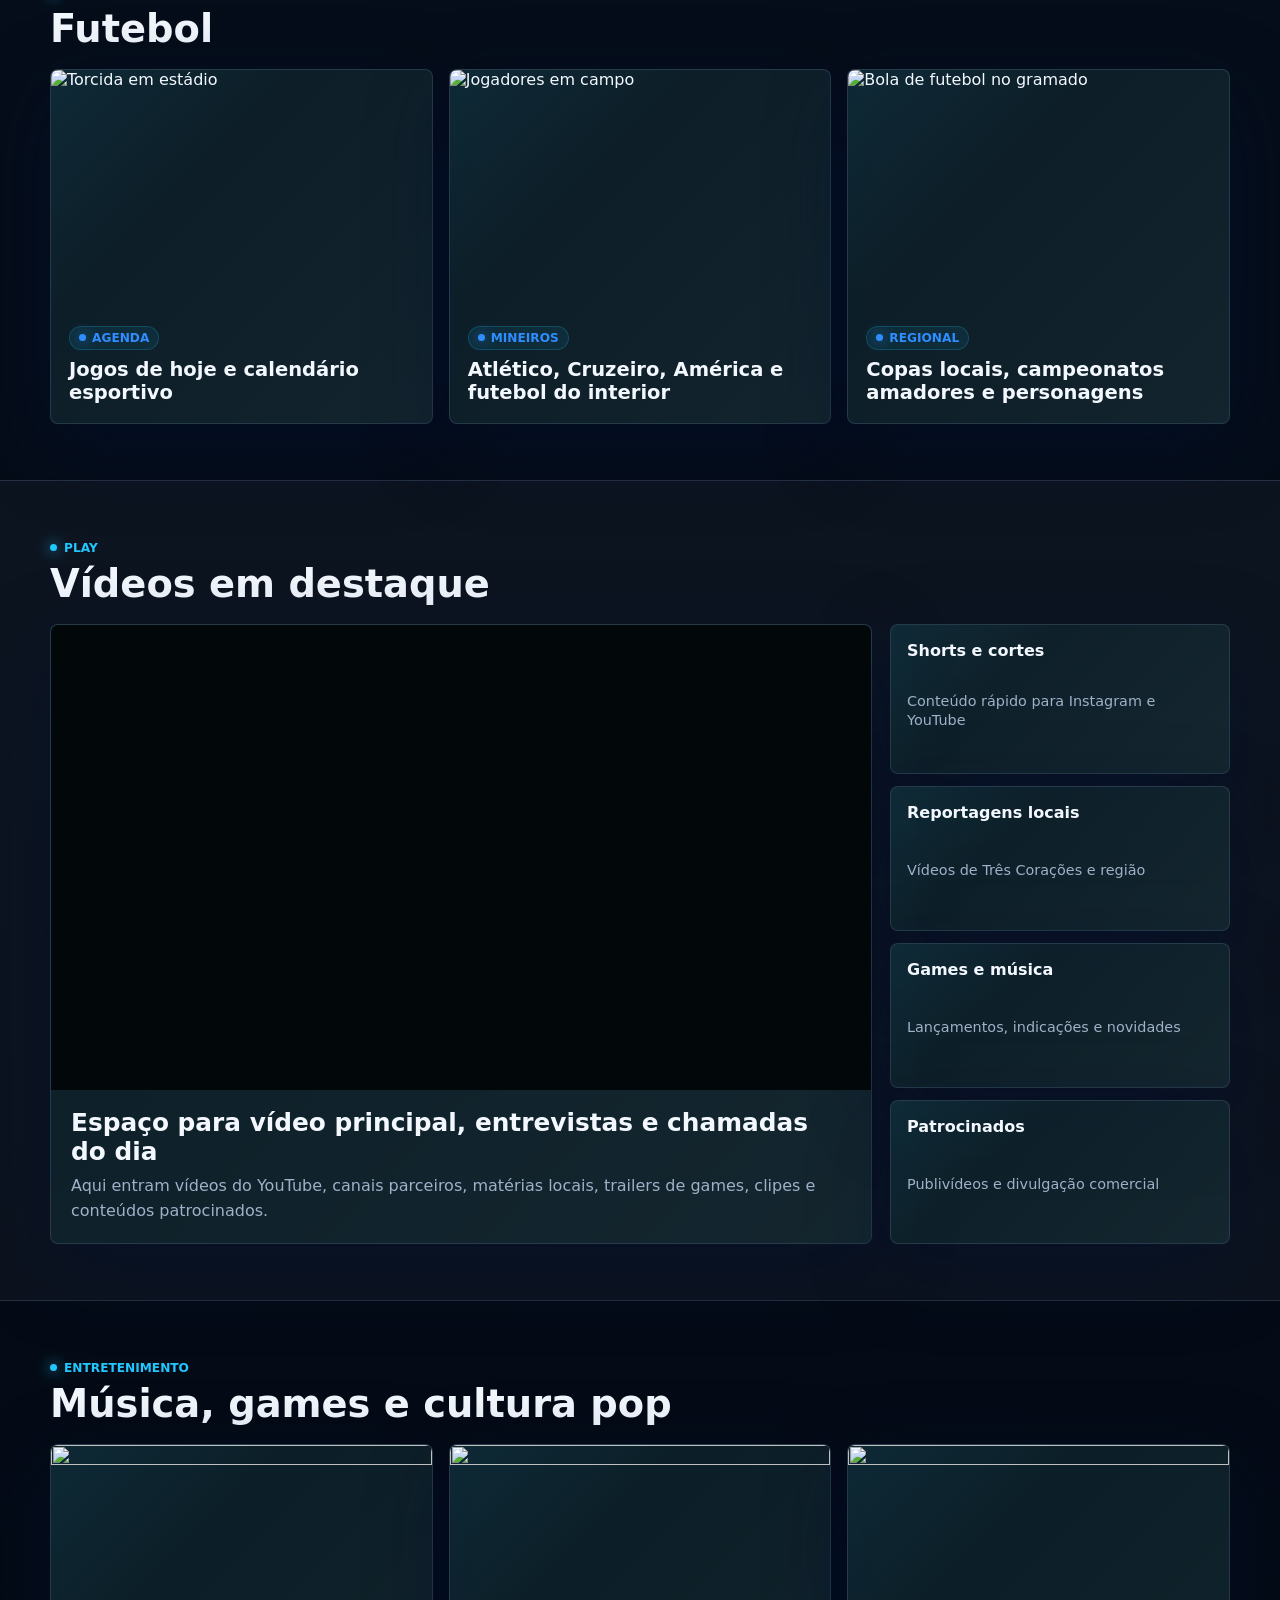
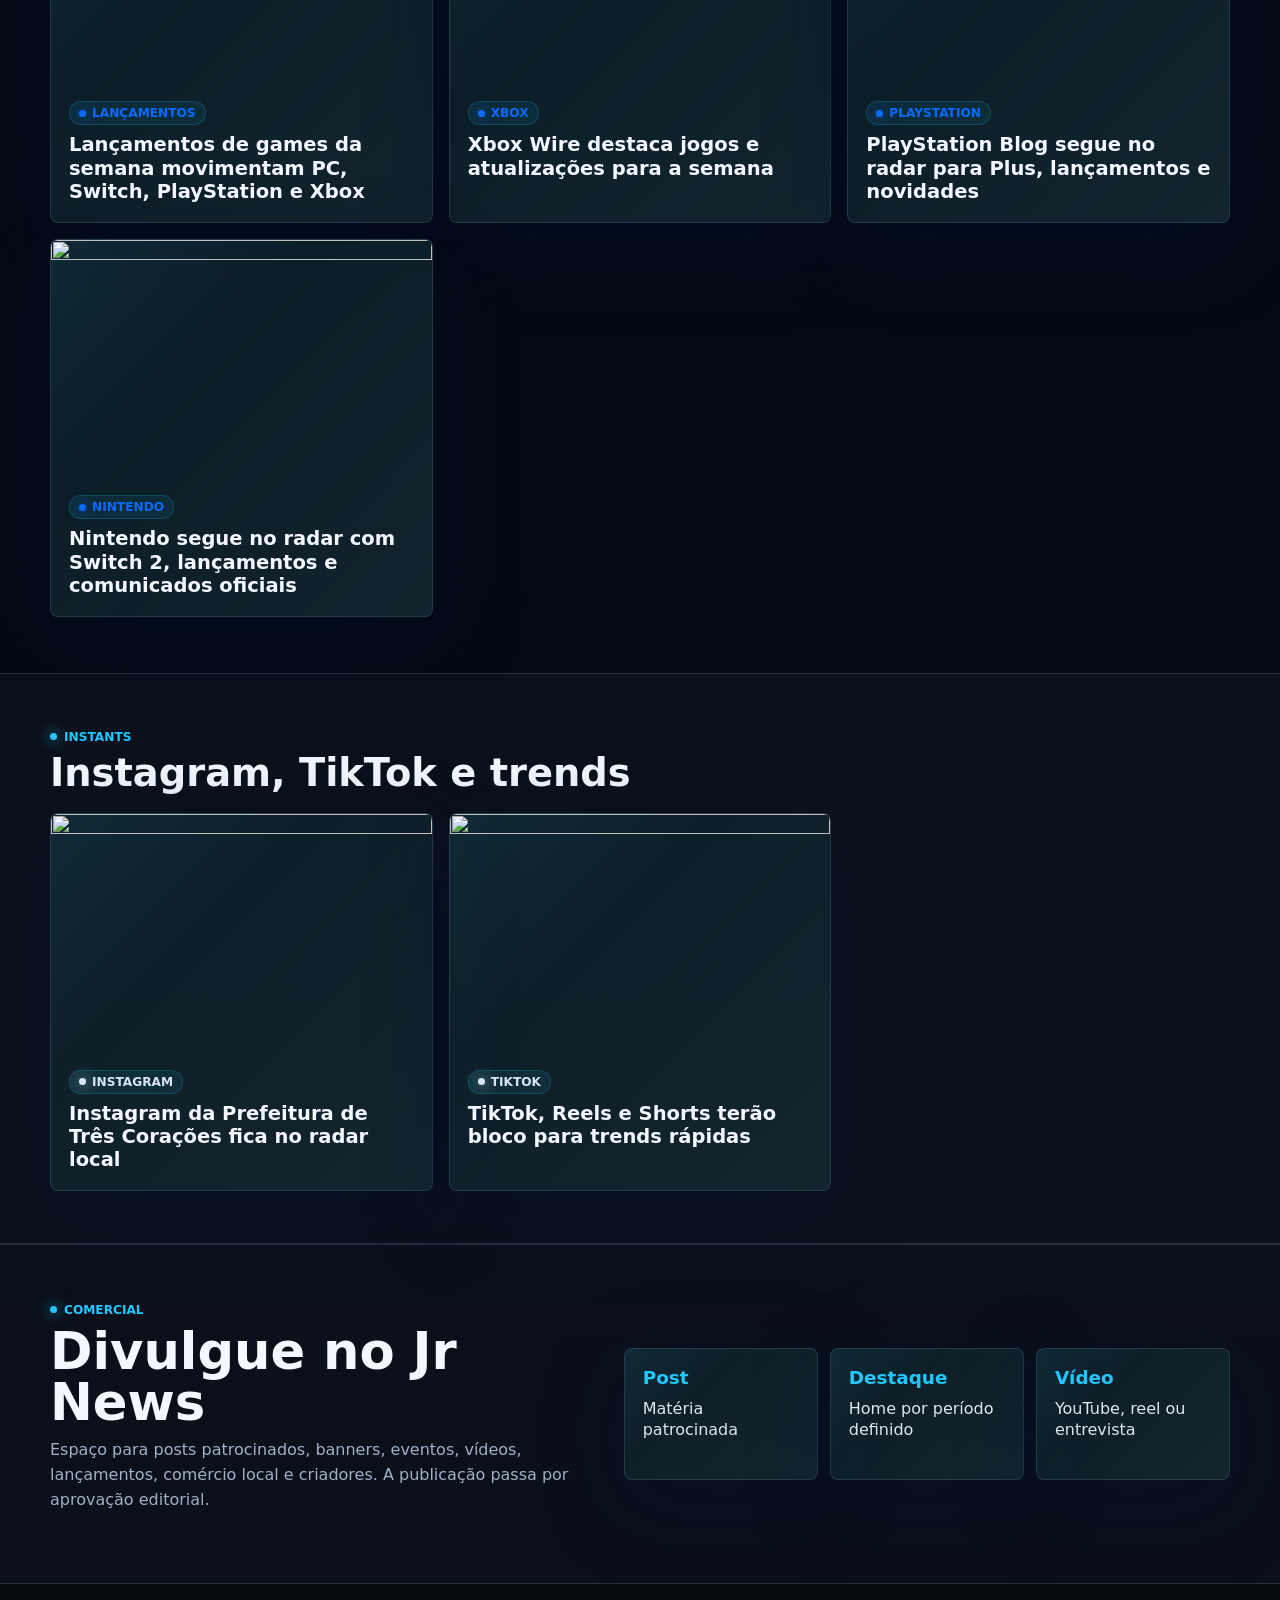
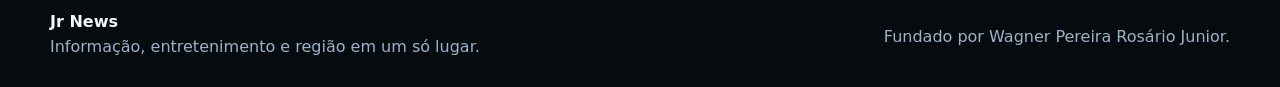
==== commit 26f5de60: "Polish homepage visual style" ====
--- a/index.html
+++ b/index.html
@@ -59,27 +59,27 @@
 
         <aside class="side-stack" aria-label="Chamadas secundárias">
           <article class="mini-card mini-card--accent">
-            <span>Três Corações</span>
+            <span><i>⌖</i> Três Corações</span>
             <h2>Espaço fixo para notícias, eventos, comércio e vídeos da cidade</h2>
           </article>
           <article class="mini-card">
-            <span>Futebol</span>
+            <span><i>⚽</i> Futebol</span>
             <h2>Resultados, bastidores, times mineiros e futebol regional</h2>
           </article>
           <article class="mini-card">
-            <span>Vídeos</span>
+            <span><i>▶</i> Vídeos</span>
             <h2>Blocos para YouTube, entrevistas, reels e conteúdos patrocinados</h2>
           </article>
         </aside>
       </section>
 
       <section class="quick-access shell" aria-label="Acessos rápidos">
-        <a href="./sul-de-minas.html">Sul de Minas</a>
-        <a href="./tres-coracoes.html">Três Corações</a>
-        <a href="./futebol.html">Futebol</a>
-        <a href="./videos.html">Vídeos</a>
-        <a href="#entretenimento">Música e games</a>
-        <a href="./divulgue.html">Publipost</a>
+        <a href="./sul-de-minas.html"><span>◈</span> Sul de Minas</a>
+        <a href="./tres-coracoes.html"><span>⌖</span> Três Corações</a>
+        <a href="./futebol.html"><span>⚽</span> Futebol</a>
+        <a href="./videos.html"><span>▶</span> Vídeos</a>
+        <a href="#entretenimento"><span>✦</span> Música e games</a>
+        <a href="./divulgue.html"><span>◆</span> Publipost</a>
       </section>
 
       <section class="content-grid shell">
--- a/styles.css
+++ b/styles.css
@@ -36,6 +36,19 @@
   color: var(--text);
 }
 
+body::before {
+  content: "";
+  position: fixed;
+  inset: 0;
+  z-index: -1;
+  pointer-events: none;
+  background-image:
+    linear-gradient(rgba(33, 199, 255, 0.035) 1px, transparent 1px),
+    linear-gradient(90deg, rgba(33, 199, 255, 0.035) 1px, transparent 1px);
+  background-size: 64px 64px;
+  mask-image: linear-gradient(to bottom, black 0%, transparent 72%);
+}
+
 a {
   color: inherit;
   text-decoration: none;
@@ -733,6 +746,189 @@
   margin: 4px 0 0;
 }
 
+.brand strong {
+  text-transform: uppercase;
+  letter-spacing: 0.02em;
+  text-shadow: 0 0 18px rgba(33, 199, 255, 0.28);
+}
+
+.nav a,
+.button,
+.quick-access a,
+.story-card,
+.video-list a,
+.ad-box a {
+  transition:
+    transform 160ms ease,
+    box-shadow 160ms ease,
+    border-color 160ms ease,
+    background 160ms ease,
+    color 160ms ease;
+}
+
+.nav a:hover,
+.button:hover,
+.ad-box a:hover {
+  transform: translateY(-2px);
+}
+
+.lead-card,
+.mini-card,
+.panel,
+.ad-box,
+.story-card,
+.city-grid article,
+.video-main,
+.video-list a,
+.plans article,
+.price-card,
+.info-panel,
+.contact-card {
+  position: relative;
+  overflow: hidden;
+}
+
+.lead-card::before,
+.mini-card::before,
+.panel::before,
+.ad-box::before,
+.story-card::before,
+.city-grid article::before,
+.video-main::before,
+.video-list a::before,
+.plans article::before,
+.price-card::before,
+.info-panel::before,
+.contact-card::before {
+  content: "";
+  position: absolute;
+  inset: 0;
+  z-index: 0;
+  pointer-events: none;
+  background: linear-gradient(135deg, rgba(33, 199, 255, 0.2), transparent 34%, rgba(255, 255, 255, 0.08));
+  opacity: 0.34;
+}
+
+.lead-card > *,
+.mini-card > *,
+.panel > *,
+.ad-box > *,
+.story-card > *,
+.city-grid article > *,
+.video-main > *,
+.video-list a > *,
+.plans article > *,
+.price-card > *,
+.info-panel > *,
+.contact-card > * {
+  position: relative;
+  z-index: 1;
+}
+
+.lead-card {
+  border-color: rgba(33, 199, 255, 0.3);
+}
+
+h1 {
+  text-shadow: 0 10px 40px rgba(0, 0, 0, 0.52);
+}
+
+.eyebrow::before,
+.section-heading span::before,
+.tag::before {
+  content: "";
+  display: inline-block;
+  width: 7px;
+  height: 7px;
+  margin-right: 7px;
+  border-radius: 50%;
+  background: currentColor;
+  box-shadow: 0 0 14px currentColor;
+  vertical-align: 1px;
+}
+
+.mini-card span {
+  display: inline-flex;
+  align-items: center;
+  gap: 7px;
+}
+
+.mini-card i {
+  display: grid;
+  place-items: center;
+  width: 28px;
+  height: 28px;
+  border: 1px solid rgba(33, 199, 255, 0.25);
+  border-radius: 8px;
+  background: rgba(33, 199, 255, 0.1);
+  color: #f3f8ff;
+  font-style: normal;
+}
+
+.quick-access a {
+  display: inline-flex;
+  align-items: center;
+  justify-content: center;
+  gap: 8px;
+}
+
+.quick-access a:hover {
+  background: rgba(33, 199, 255, 0.09);
+  transform: translateY(-2px);
+}
+
+.quick-access span {
+  display: grid;
+  place-items: center;
+  width: 26px;
+  height: 26px;
+  border-radius: 8px;
+  background: rgba(33, 199, 255, 0.12);
+  color: var(--cyan);
+}
+
+.news-row {
+  border-radius: 8px;
+  padding-right: 12px;
+}
+
+.news-row img {
+  box-shadow: 0 12px 38px rgba(0, 0, 0, 0.28);
+}
+
+.tag {
+  display: inline-flex;
+  align-items: center;
+  min-height: 24px;
+  padding: 0 9px;
+  border: 1px solid rgba(33, 199, 255, 0.2);
+  border-radius: 999px;
+  background: rgba(33, 199, 255, 0.08);
+}
+
+.tag::before {
+  margin-right: 6px;
+}
+
+.story-card:hover,
+.video-list a:hover {
+  border-color: rgba(33, 199, 255, 0.42);
+  transform: translateY(-3px);
+}
+
+.story-card img {
+  transition: transform 280ms ease, filter 280ms ease;
+}
+
+.story-card:hover img {
+  filter: saturate(1.15) contrast(1.08);
+  transform: scale(1.035);
+}
+
+.rank-list a:hover {
+  color: var(--cyan);
+}
+
 .page-hero {
   padding: 68px 0 36px;
 }
